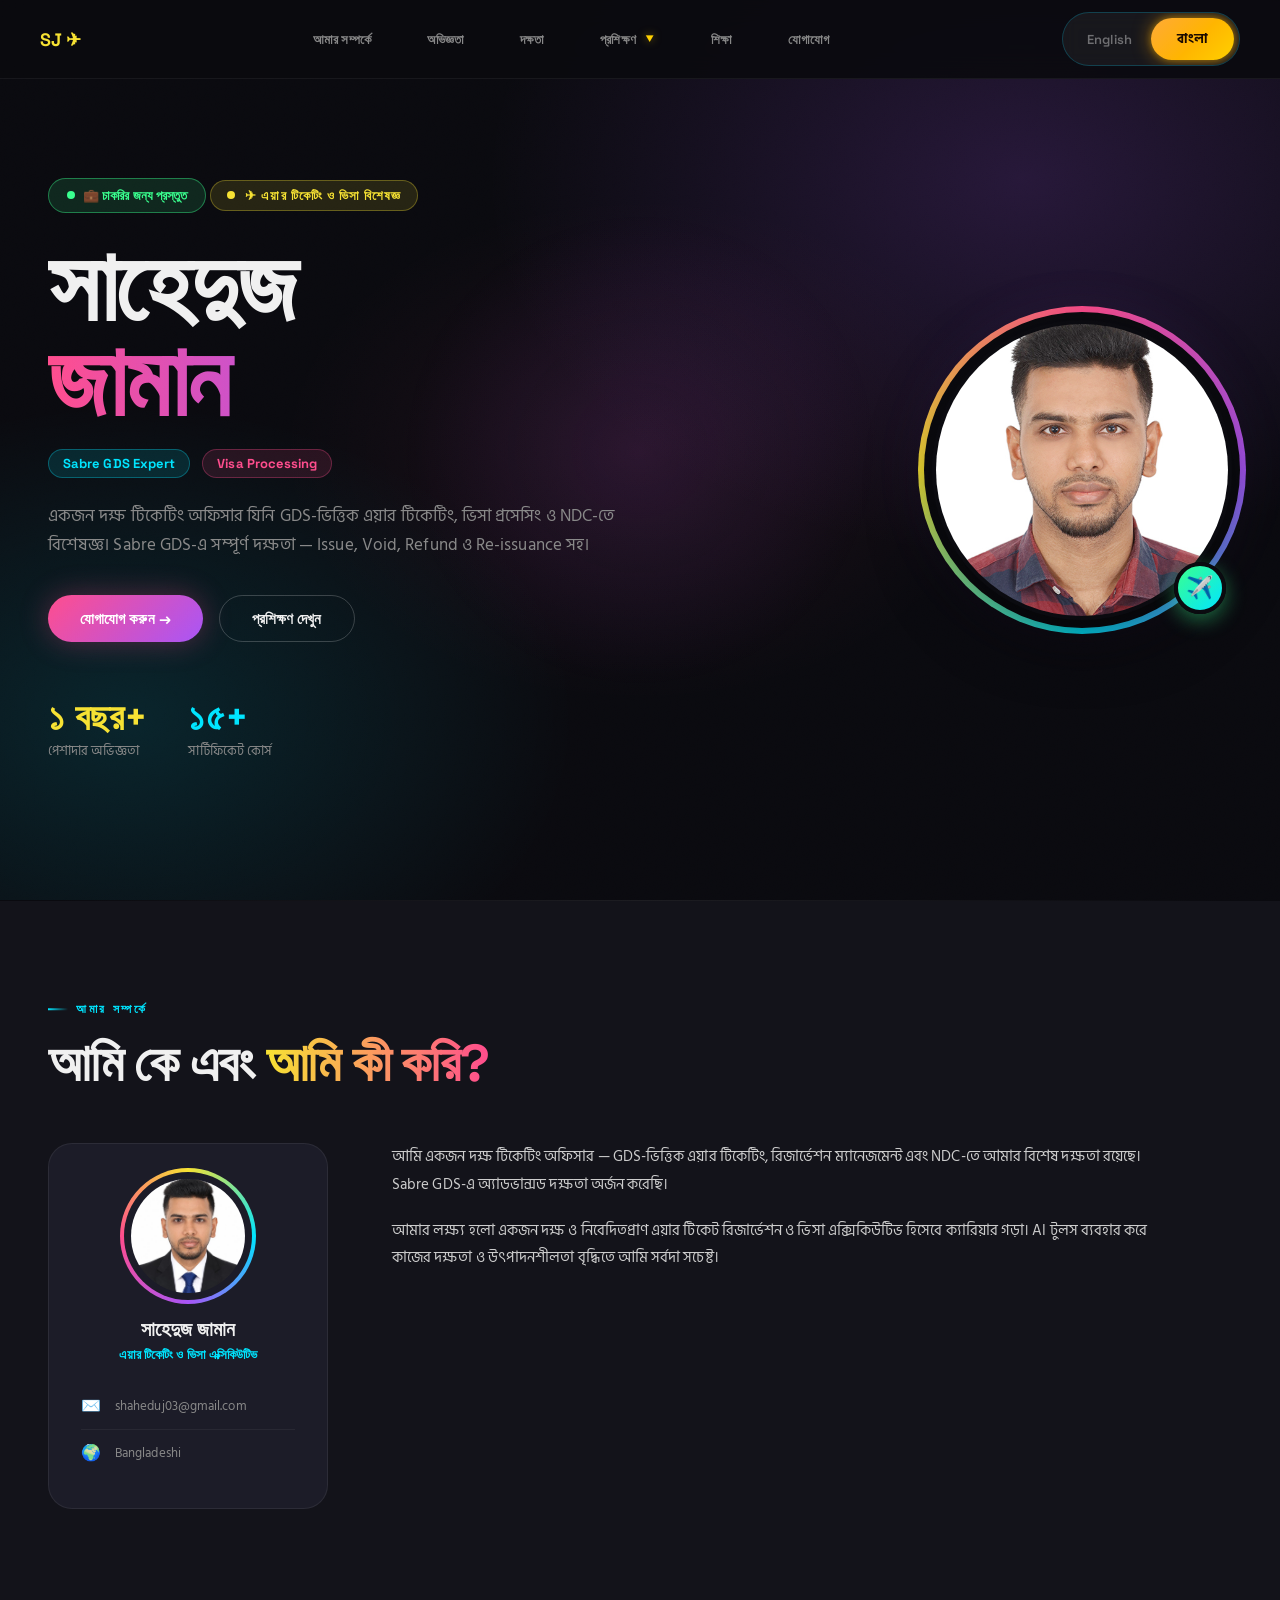
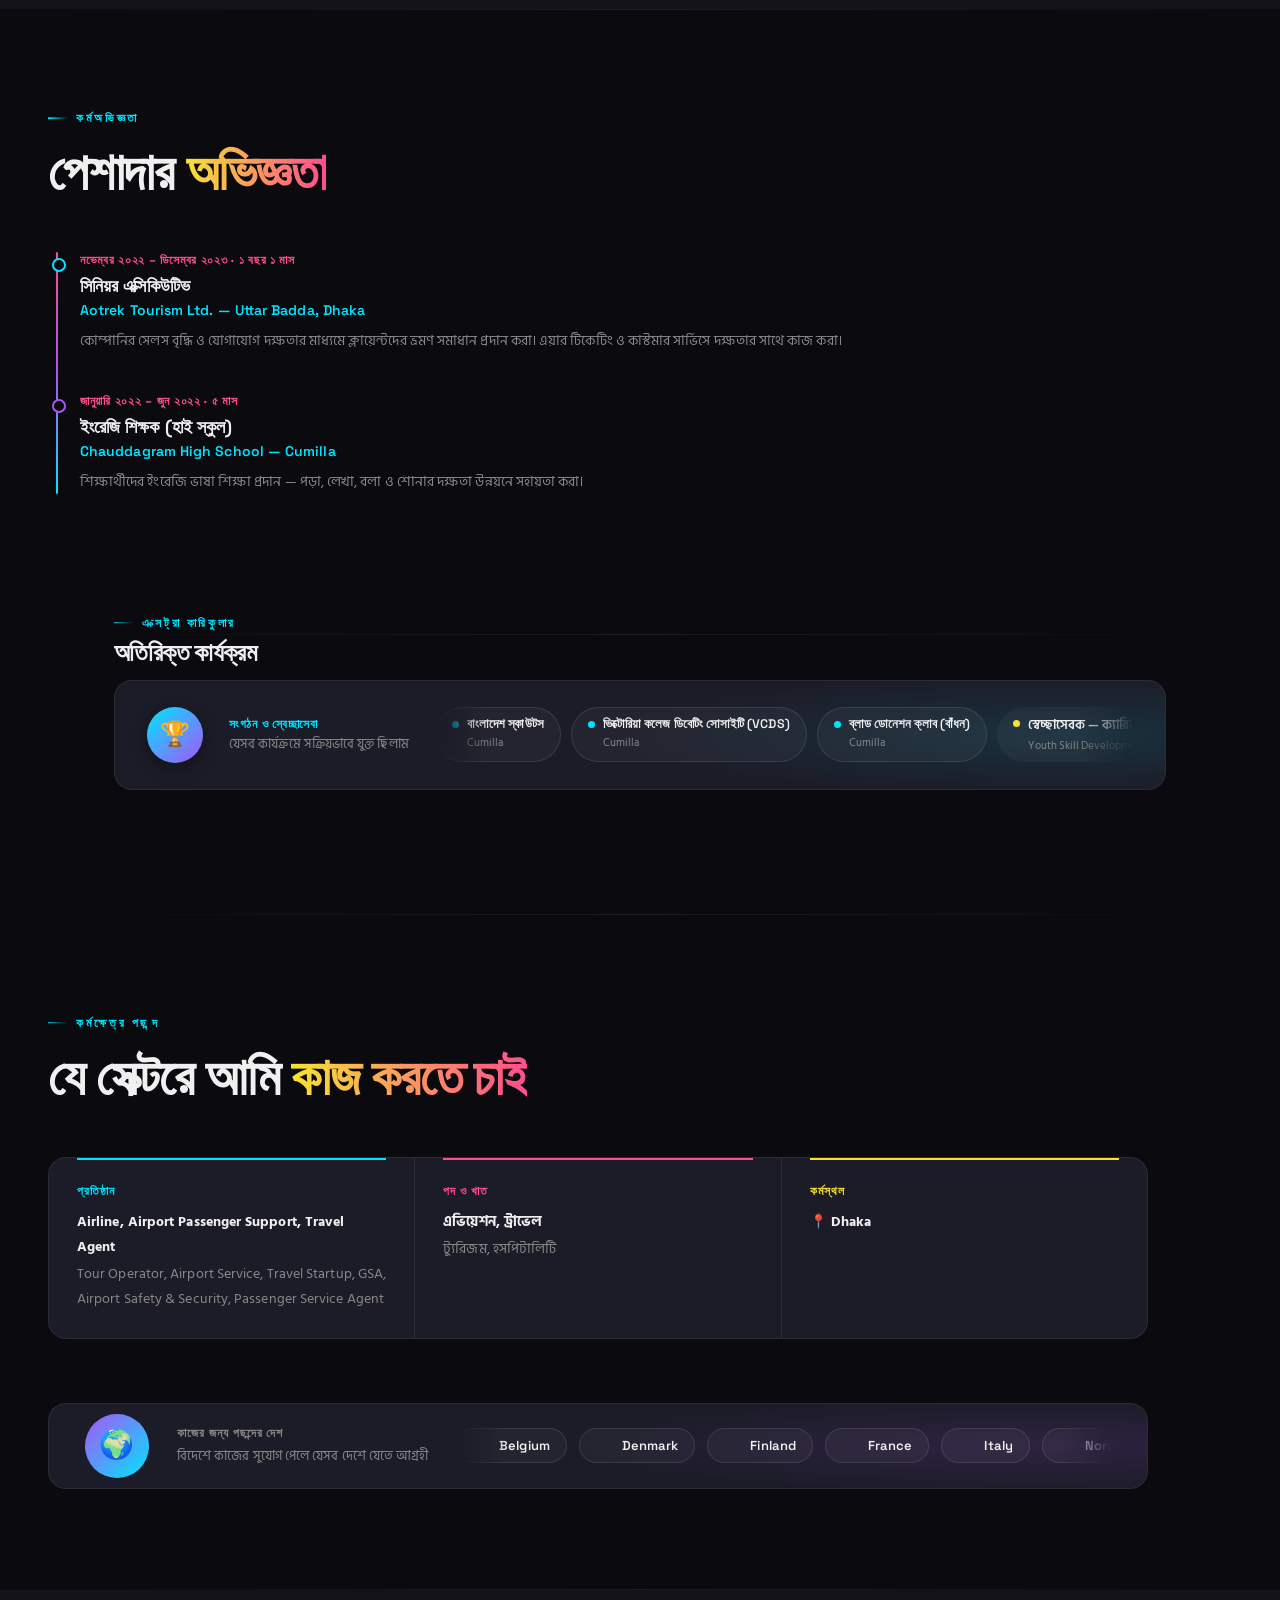
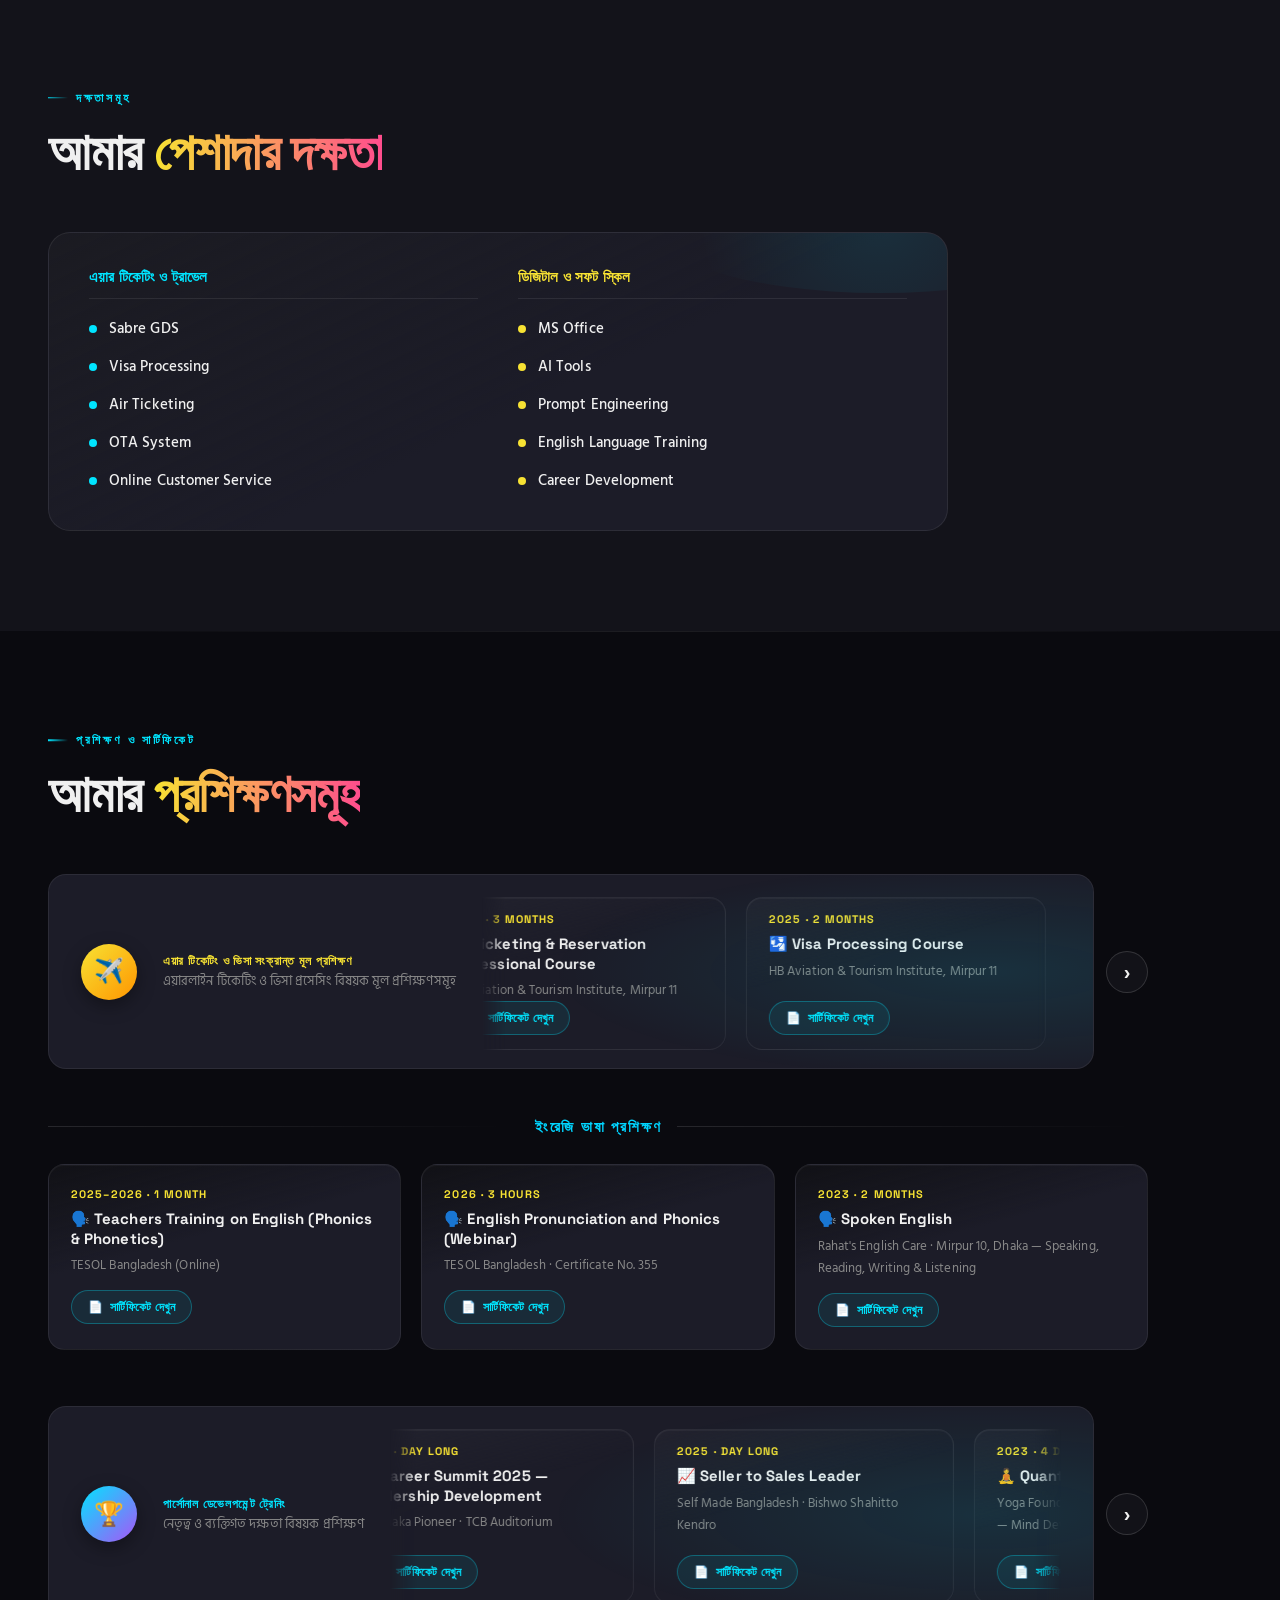
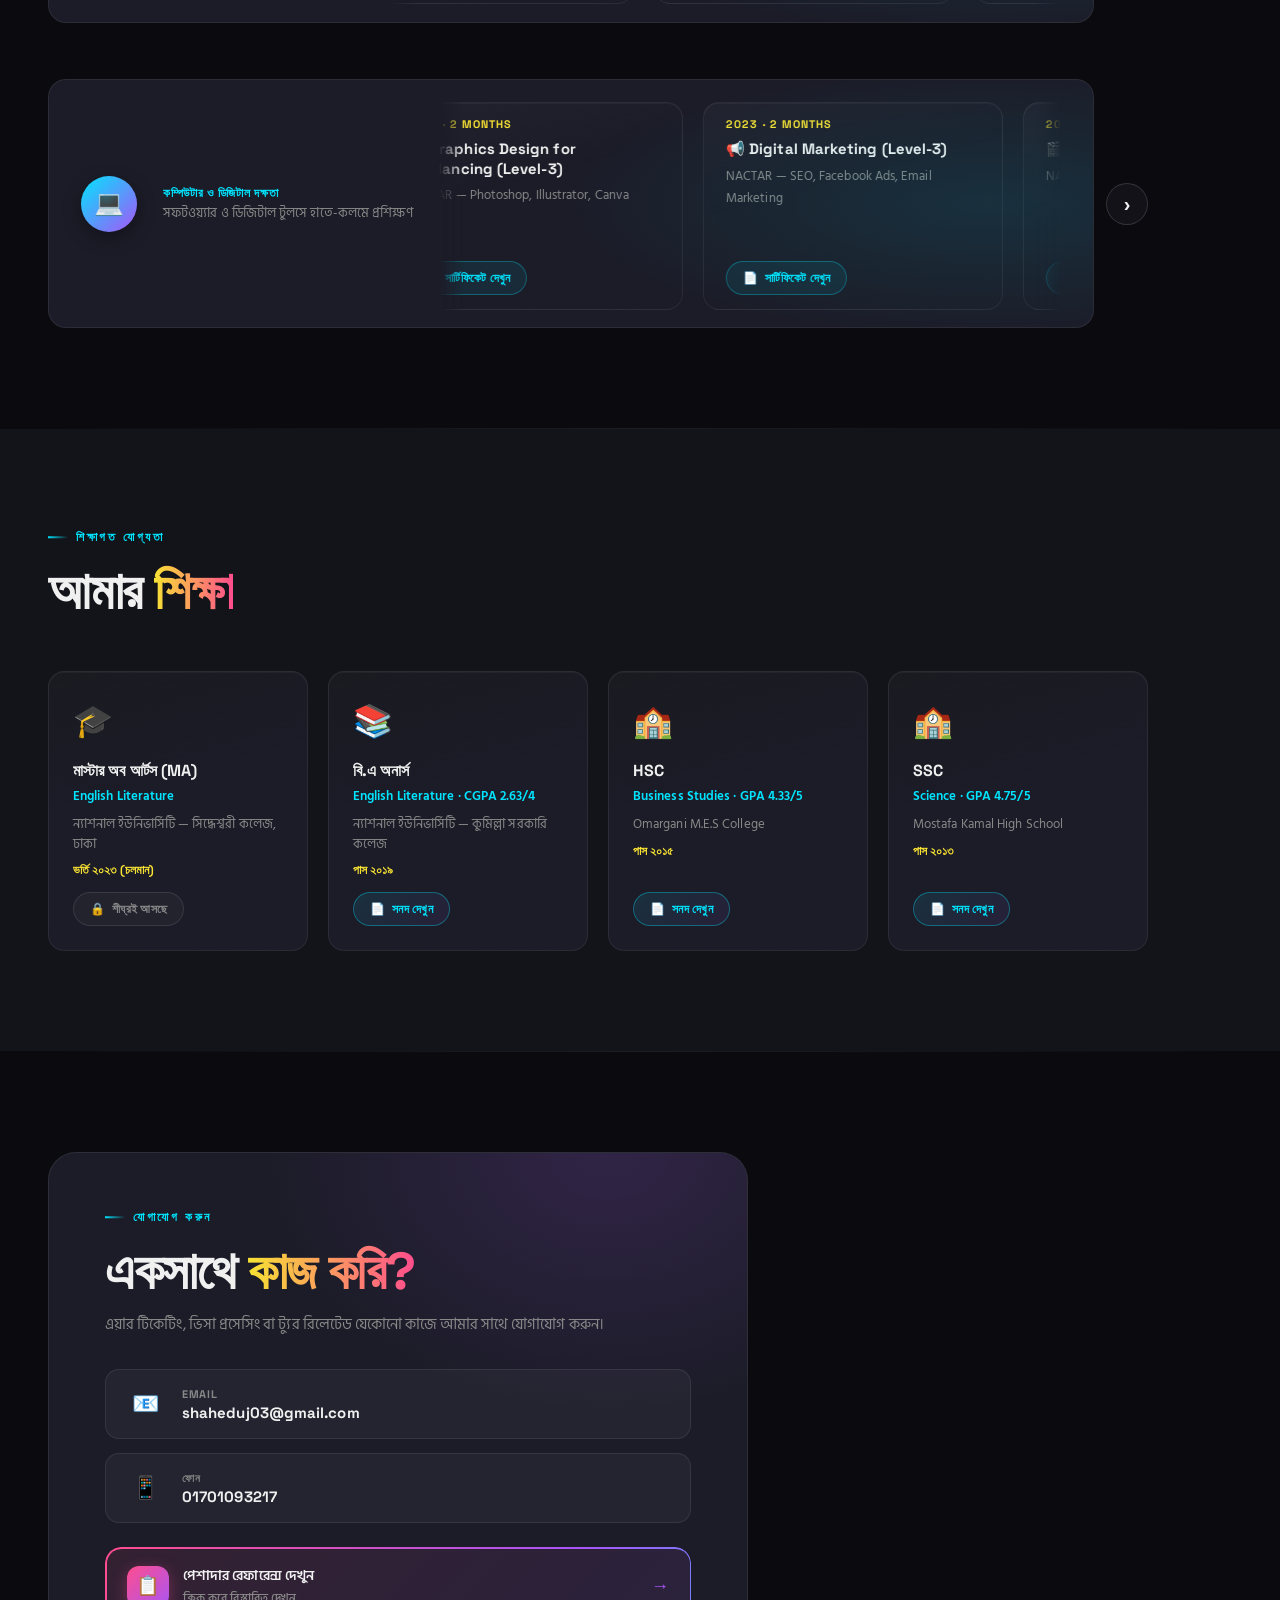
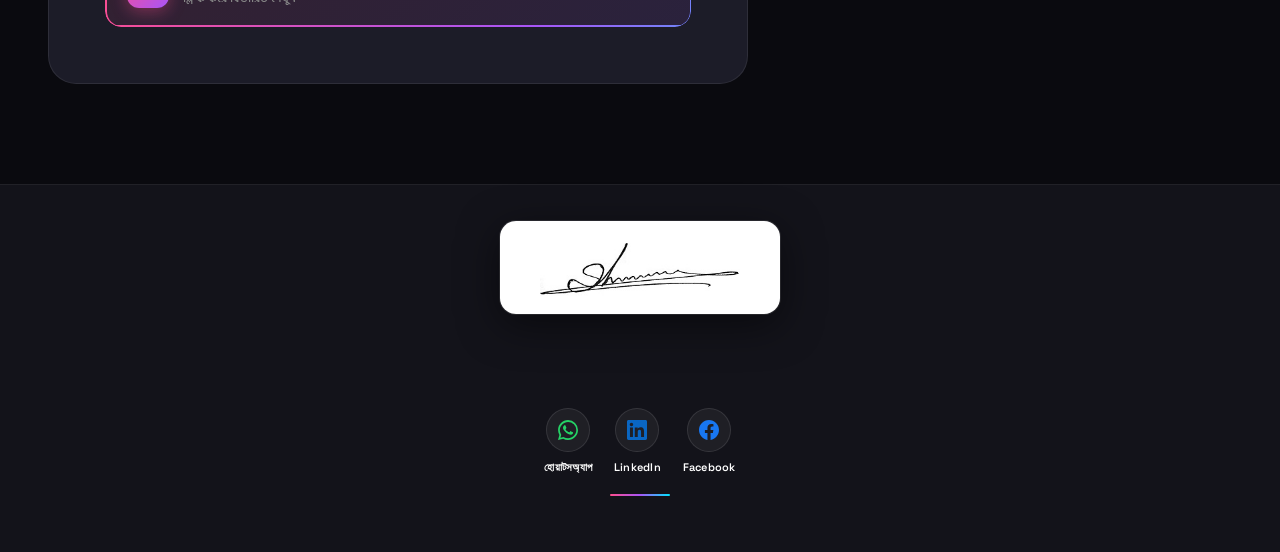
==== index.html @ 23c2dad6 "Add files via upload" ====
<!DOCTYPE html>
<html lang="bn">
<head>
<meta charset="UTF-8" />
<meta name="viewport" content="width=device-width, initial-scale=1.0" />
<title>Shaheduj Jaman | Air Ticketing & Visa Executive</title>
<meta name="description" content="সাহেদুজ জামান — এয়ার টিকেটিং ও ভিসা প্রসেসিং বিশেষজ্ঞ। Sabre GDS সার্টিফাইড। ১৯+ প্রফেশনাল কোর্স ও সার্টিফিকেট সহ পোর্টফোলিও।" />
<link rel="canonical" href="https://shaheduj03-cloud.github.io/my-portfolio/" />
<meta name="description" lang="en" content="Shaheduj Jaman — Air Ticketing & Visa Processing Specialist. Sabre GDS Expert. Portfolio with 19+ professional courses and certifications." />

<!-- Favicon -->
<link rel="icon" type="image/jpeg" href="photo-1.jpg" />
<link rel="apple-touch-icon" href="photo-1.jpg" />

<!-- Open Graph / Facebook / WhatsApp -->
<meta property="og:type" content="website" />
<meta property="og:url" content="https://shaheduj03-cloud.github.io/my-portfolio/" />
<meta property="og:title" content="Shaheduj Jaman | Air Ticketing & Visa Executive" />
<meta property="og:description" content="এয়ার টিকেটিং ও ভিসা প্রসেসিং বিশেষজ্ঞ। Sabre GDS সার্টিফাইড।" />
<meta property="og:image" content="https://shaheduj03-cloud.github.io/my-portfolio/photo-1.jpg" />

<!-- Twitter Card -->
<meta name="twitter:card" content="summary_large_image" />
<meta name="twitter:title" content="Shaheduj Jaman | Air Ticketing & Visa Executive" />
<meta name="twitter:description" content="এয়ার টিকেটিং ও ভিসা প্রসেসিং বিশেষজ্ঞ। Sabre GDS সার্টিফাইড।" />
<meta name="twitter:image" content="https://shaheduj03-cloud.github.io/my-portfolio/photo-1.jpg" />

<!-- Structured Data (Schema.org Person) — গুগল সার্চে রিচ রেজাল্ট/নলেজ প্যানেলের জন্য -->
<script type="application/ld+json">
{
  "@context": "https://schema.org",
  "@type": "Person",
  "name": "Shaheduj Jaman",
  "alternateName": "সাহেদুজ জামান",
  "jobTitle": "Air Ticketing & Visa Processing Executive",
  "description": "Air Ticketing & Visa Processing Specialist. Sabre GDS Expert with 19+ professional courses and certifications.",
  "email": "mailto:shaheduj03@gmail.com",
  "telephone": "+8801701093217",
  "url": "https://shaheduj03-cloud.github.io/my-portfolio/",
  "image": "https://shaheduj03-cloud.github.io/my-portfolio/photo-1.jpg",
  "nationality": {
    "@type": "Country",
    "name": "Bangladesh"
  },
  "address": {
    "@type": "PostalAddress",
    "addressLocality": "Dhaka",
    "addressCountry": "BD"
  },
  "alumniOf": [
    {
      "@type": "CollegeOrUniversity",
      "name": "National University, Bangladesh"
    }
  ],
  "knowsAbout": [
    "Sabre GDS",
    "Air Ticketing",
    "Visa Processing",
    "Reservation Management",
    "NDC"
  ],
  "sameAs": [
    "https://www.linkedin.com/in/shaheduj-jaman-2679b5248/",
    "https://www.facebook.com/share/18ufgma2ka/"
  ]
}
</script>

<link href="https://fonts.googleapis.com/css2?family=Hind+Siliguri:wght@400;600;700&amp;family=Space+Grotesk:wght@400;600;700;800&amp;display=swap" rel="stylesheet" />
<link rel="stylesheet" href="https://cdnjs.cloudflare.com/ajax/libs/flag-icons/7.5.0/css/flag-icons.min.css" />
<link rel="stylesheet" href="style_p1.css" />

<style>
/* ══════════════════════════════════════
   Language Toggle বাটন
══════════════════════════════════════ */
.new-lang-toggle {
  position: relative;
  display: flex;
  align-items: center;
  background: rgba(255, 255, 255, 0.06);
  border: 1px solid rgba(0, 212, 255, 0.22);
  border-radius: 60px;
  padding: 5px;
  width: 178px;
  max-width: 42vw;
  overflow: hidden;
  cursor: pointer;
  backdrop-filter: blur(8px);
  flex-shrink: 0;
}

@media (max-width: 360px) {
  .new-lang-toggle { max-width: 46vw; }
  .new-lang-btn { font-size: 11px; padding: 10px 4px; }
}

.new-lang-glider {
  position: absolute;
  top: 5px;
  left: 5px;
  width: calc(50% - 5px);
  height: calc(100% - 10px);
  border-radius: 50px;
  background: linear-gradient(135deg, #ff9500 0%, #ffd000 100%);
  box-shadow: 0 0 18px rgba(255, 165, 0, 0.55), 0 0 6px rgba(255, 200, 0, 0.35);
  transition: transform 0.45s cubic-bezier(0.34, 1.56, 0.64, 1);
  z-index: 0;
  pointer-events: none;
}

.new-lang-glider::after {
  content: '';
  position: absolute;
  inset: 0;
  border-radius: 50px;
  background: linear-gradient(135deg, rgba(255,255,255,0.22) 0%, transparent 55%);
}

body.lang-bn .new-lang-glider { transform: translateX(100%); }
body.lang-en .new-lang-glider { transform: translateX(0%); }

.new-lang-btn {
  flex: 1;
  display: flex;
  align-items: center;
  justify-content: center;
  padding: 10px 8px;
  border: none;
  background: transparent;
  border-radius: 50px;
  cursor: pointer;
  font-size: 13px;
  font-weight: 600;
  color: rgba(255, 255, 255, 0.38);
  transition: color 0.28s ease, transform 0.18s ease;
  position: relative;
  z-index: 1;
  letter-spacing: 0.02em;
  user-select: none;
  white-space: nowrap;
  font-family: 'Space Grotesk', 'Hind Siliguri', sans-serif;
}

body.lang-en .new-lang-btn[data-lang="en"],
body.lang-bn .new-lang-btn[data-lang="bn"] {
  color: #1a0a00;
  font-weight: 700;
}

.new-lang-btn:hover { color: rgba(255, 255, 255, 0.72); }

body.lang-en .new-lang-btn[data-lang="en"]:hover,
body.lang-bn .new-lang-btn[data-lang="bn"]:hover { color: #1a0a00; }

.new-lang-btn:active { transform: scale(0.95); }

/* Ripple effect */
.lang-ripple-el {
  position: absolute;
  border-radius: 50%;
  background: rgba(255, 190, 0, 0.28);
  transform: scale(0);
  animation: newLangRipple 0.55s ease-out forwards;
  pointer-events: none;
  z-index: 3;
}

@keyframes newLangRipple {
  to { transform: scale(4.5); opacity: 0; }
}

/* ══════════════════════════════════════
   PROFESSIONAL SIGNATURE SECTION
══════════════════════════════════════ */
.signature-section {
  display: flex;
  flex-direction: column;
  align-items: center;
  gap: 0;
}

.sig-pro-wrapper {
  position: relative;
  display: inline-flex;
  flex-direction: column;
  align-items: center;
  gap: 0;
}

/* সিগনেচার card */
.sig-card {
  position: relative;
  background: #ffffff;
  border-radius: 16px;
  padding: 22px 40px 18px;
  box-shadow:
    0 0 0 1px rgba(255,255,255,0.1),
    0 10px 40px rgba(0,0,0,0.5);
  opacity: 0;
  transform: translateY(22px) scale(0.94);
  transition:
    opacity 0.85s cubic-bezier(0.22,1,0.36,1),
    transform 0.85s cubic-bezier(0.22,1,0.36,1),
    box-shadow 0.4s ease;
  overflow: hidden;
}

.sig-card.sig-visible {
  opacity: 1;
  transform: translateY(0) scale(1);
}

.sig-card:hover {
  box-shadow:
    0 0 0 1.5px rgba(0,212,255,0.35),
    0 14px 48px rgba(0,0,0,0.55),
    0 0 28px rgba(0,212,255,0.1);
  transform: translateY(-4px) scale(1.015);
}

/* Shimmer sweep */
.sig-shimmer {
  position: absolute;
  inset: 0;
  background: linear-gradient(105deg,
    transparent 35%,
    rgba(255,255,255,0.7) 50%,
    transparent 65%);
  background-size: 250% 100%;
  background-position: -100% 0;
  pointer-events: none;
  opacity: 0;
}

.sig-shimmer.active {
  opacity: 1;
  animation: sigShimmer 0.9s ease forwards;
}

@keyframes sigShimmer {
  from { background-position: -100% 0; }
  to   { background-position: 220% 0; }
}

/* সিগনেচার image */
.sig-pro-img {
  display: block;
  width: 200px;
  height: auto;
  filter: none;
  opacity: 0;
  transform: scale(0.88) translateY(12px);
  transition:
    opacity 0.9s cubic-bezier(0.22, 1, 0.36, 1),
    transform 0.9s cubic-bezier(0.22, 1, 0.36, 1);
  position: relative;
  z-index: 1;
}

.sig-pro-img.sig-visible {
  opacity: 1;
  transform: scale(1) translateY(0);
}

/* Glow underline */
.sig-underline {
  width: 0%;
  max-width: 200px;
  height: 1.5px;
  background: linear-gradient(90deg, transparent 0%, #00d4ff 30%, #ffd000 70%, transparent 100%);
  border-radius: 2px;
  box-shadow: 0 0 8px rgba(0, 212, 255, 0.4);
  transition: width 0.8s cubic-bezier(0.22, 1, 0.36, 1);
  margin-top: 2px;
}

.sig-underline.sig-visible { width: 100%; }

/* Pulse dots */
.sig-dots {
  display: flex;
  gap: 6px;
  margin-top: 4px;
  opacity: 0;
  transition: opacity 0.5s ease;
}

.sig-dots.sig-visible { opacity: 1; }

.sig-dots .pdot {
  width: 5px;
  height: 5px;
  border-radius: 50%;
  animation: pdotPulse 2s ease-in-out infinite;
}

.sig-dots .pdot:nth-child(1) { background: rgba(0,212,255,0.6); }
.sig-dots .pdot:nth-child(2) { background: rgba(255,208,0,0.6); animation-delay: 0.3s; }
.sig-dots .pdot:nth-child(3) { background: rgba(0,212,255,0.6); animation-delay: 0.6s; }

@keyframes pdotPulse {
  0%, 100% { transform: scale(1); opacity: 0.5; }
  50%       { transform: scale(1.6); opacity: 1; }
}

/* নাম */
.signature-name {
  font-size: 18px;
  font-weight: 700;
  color: #ffffff;
  margin: 14px 0 3px;
  font-family: var(--font-sans, sans-serif);
  letter-spacing: 0.04em;
  text-align: center;
  opacity: 0;
  transform: translateY(10px);
  transition: opacity 0.7s ease, transform 0.7s ease;
}

.signature-name.visible {
  opacity: 1;
  transform: translateY(0);
}

/* পদবি */
.signature-title {
  font-size: 13px;
  color: rgba(0, 212, 255, 0.7);
  margin: 0;
  font-family: var(--font-sans, sans-serif);
  letter-spacing: 0.05em;
  text-align: center;
  opacity: 0;
  transform: translateY(8px);
  transition: opacity 0.6s ease 0.15s, transform 0.6s ease 0.15s;
}

.signature-title.visible {
  opacity: 1;
  transform: translateY(0);
}

/* ══════════════════════════════════════
   Animated Training Section Headers
══════════════════════════════════════ */
.training-section-header {
  display: flex;
  align-items: center;
  justify-content: center;
  gap: 18px;
  max-width: 1100px;
  margin: 0 auto 36px;
  opacity: 0;
  transform: translateY(18px);
  transition: opacity 0.7s ease, transform 0.7s ease;
}

.training-section-header.revealed {
  opacity: 1;
  transform: translateY(0);
}

.training-section-header .tsh-line {
  flex: 1;
  height: 1px;
  background: linear-gradient(90deg, transparent, rgba(0,212,255,0.35), transparent);
  position: relative;
  overflow: hidden;
}

.training-section-header .tsh-line::after {
  content: '';
  position: absolute;
  top: 0; left: -100%;
  width: 60%;
  height: 100%;
  background: linear-gradient(90deg, transparent, rgba(0,212,255,0.9), transparent);
  animation: tshSweep 3s ease-in-out infinite;
}

@keyframes tshSweep {
  0%   { left: -60%; }
  100% { left: 160%; }
}

.training-section-header .tsh-badge {
  display: flex;
  align-items: center;
  gap: 10px;
  padding: 10px 24px;
  border-radius: 50px;
  background: linear-gradient(135deg, rgba(0,212,255,0.08) 0%, rgba(255,208,0,0.06) 100%);
  border: 1px solid rgba(0,212,255,0.25);
  box-shadow: 0 0 20px rgba(0,212,255,0.08), inset 0 1px 0 rgba(255,255,255,0.06);
  position: relative;
  overflow: hidden;
  cursor: default;
  transition: box-shadow 0.3s ease, border-color 0.3s ease;
}

.training-section-header .tsh-badge:hover {
  border-color: rgba(0,212,255,0.5);
  box-shadow: 0 0 32px rgba(0,212,255,0.18), inset 0 1px 0 rgba(255,255,255,0.08);
}

.training-section-header .tsh-badge::before {
  content: '';
  position: absolute;
  inset: 0;
  background: linear-gradient(105deg, transparent 40%, rgba(255,255,255,0.06) 50%, transparent 60%);
  background-size: 250% 100%;
  background-position: -100% 0;
  animation: tshShimmer 4s ease-in-out infinite;
}

@keyframes tshShimmer {
  0%   { background-position: -100% 0; }
  50%  { background-position: 200% 0; }
  100% { background-position: 200% 0; }
}

.tsh-icon {
  font-size: 18px;
  animation: tshIconPulse 2.5s ease-in-out infinite;
}

@keyframes tshIconPulse {
  0%, 100% { transform: scale(1); }
  50%       { transform: scale(1.18); }
}

.tsh-text {
  display: flex;
  flex-direction: column;
  align-items: center;
  gap: 1px;
}

.tsh-text .bn {
  font-family: 'Hind Siliguri', sans-serif;
  font-size: 14px;
  font-weight: 700;
  letter-spacing: 0.06em;
  background: linear-gradient(135deg, #00d4ff 0%, #ffd000 100%);
  -webkit-background-clip: text;
  -webkit-text-fill-color: transparent;
  background-clip: text;
}

.tsh-text .en {
  font-family: 'Space Grotesk', sans-serif;
  font-size: 10px;
  font-weight: 600;
  letter-spacing: 0.12em;
  text-transform: uppercase;
  color: rgba(255,255,255,0.35);
}

.tsh-dot {
  width: 5px;
  height: 5px;
  border-radius: 50%;
  background: rgba(0,212,255,0.6);
  animation: tshDotPulse 1.8s ease-in-out infinite;
  flex-shrink: 0;
}

@keyframes tshDotPulse {
  0%, 100% { transform: scale(1); opacity: 0.5; box-shadow: 0 0 0 0 rgba(0,212,255,0.4); }
  50%       { transform: scale(1.4); opacity: 1;   box-shadow: 0 0 0 4px rgba(0,212,255,0.0); }
}
/* ══════════════════════════════════════
   Global Hover — হলুদ-কমলা রঙ
══════════════════════════════════════ */

/* cert-btn */
.cert-btn {
  transition: background 0.35s ease, border-color 0.35s ease, color 0.35s ease, box-shadow 0.35s ease !important;
  transform: none !important;
}

.cert-btn:hover {
  background: linear-gradient(135deg, #ff9500 0%, #ffd000 100%) !important;
  border-color: #ffd000 !important;
  color: #1a0a00 !important;
  box-shadow: 0 4px 20px rgba(255,165,0,0.4) !important;
  transform: none !important;
}

.cert-btn:hover span,
.cert-btn:hover .bn,
.cert-btn:hover .en {
  color: #1a0a00 !important;
  -webkit-text-fill-color: #1a0a00 !important;
}

/* Navigation links */
.nav-link, .nav-item a {
  transition: color 0.3s ease !important;
}
.nav-link:hover, .nav-item a:hover {
  color: #ffd000 !important;
}

/* Dropdown */
.nav-dropdown { position: relative; }
.nav-dropdown-toggle { cursor: pointer; user-select: none; }
.nav-dropdown-menu {
  display: block;
  position: absolute;
  top: 100%;
  left: 50%;
  transform: translateX(-50%) translateY(-8px);
  background: rgba(18,18,26,0.98);
  backdrop-filter: blur(14px);
  border: 1px solid rgba(255,255,255,0.08);
  border-radius: 14px;
  padding: 8px 0;
  margin-top: 12px;
  min-width: 280px;
  opacity: 0;
  pointer-events: none;
  transition: opacity 0.25s ease, transform 0.25s ease;
  box-shadow: 0 8px 32px rgba(0,0,0,0.5), 0 2px 8px rgba(0,0,0,0.4);
  z-index: 9999;
  list-style: none;
}
.nav-dropdown-menu::before {
  content: '';
  position: absolute;
  top: -18px;
  left: 0;
  right: 0;
  height: 18px;
  background: transparent;
}
.nav-dropdown-menu::after {
  content: '';
  position: absolute;
  top: -6px;
  left: 50%;
  transform: translateX(-50%);
  width: 12px;
  height: 12px;
  background: rgba(18,18,26,0.98);
  border-left: 1px solid rgba(255,255,255,0.08);
  border-top: 1px solid rgba(255,255,255,0.08);
  rotate: 45deg;
}
.nav-dropdown:hover .nav-dropdown-menu {
  opacity: 1;
  pointer-events: all;
  transform: translateX(-50%) translateY(0);
}
.nav-dropdown-menu li {
  padding: 0;
  opacity: 0;
  transform: translateY(6px);
  transition: opacity 0.2s ease, transform 0.2s ease;
  border-bottom: 1px solid rgba(255,255,255,0.06);
}
.nav-dropdown-menu li:last-child { border-bottom: none; }
.nav-dropdown:hover .nav-dropdown-menu li:nth-child(1) { opacity:1; transform:translateY(0); transition-delay:0.05s; }
.nav-dropdown:hover .nav-dropdown-menu li:nth-child(2) { opacity:1; transform:translateY(0); transition-delay:0.10s; }
.nav-dropdown:hover .nav-dropdown-menu li:nth-child(3) { opacity:1; transform:translateY(0); transition-delay:0.15s; }
.nav-dropdown:hover .nav-dropdown-menu li:nth-child(4) { opacity:1; transform:translateY(0); transition-delay:0.20s; }
.nav-dropdown-menu li a {
  display: block;
  padding: 13px 24px;
  font-size: 15px;
  font-weight: 600;
  color: var(--white, #f0f0f0) !important;
  text-decoration: none;
  transition: background 0.2s ease, padding-left 0.2s ease, color 0.2s ease;
  white-space: nowrap;
}
.nav-dropdown-menu li a:hover {
  color: var(--yellow, #f7e233) !important;
  padding-left: 30px;
}
.nav-dropdown-arrow {
  display: inline-block;
  font-size: 16px;
  font-weight: 900;
  margin-left: 5px;
  transition: transform 0.3s ease, color 0.3s ease;
  color: #ffd000;
  text-shadow: 0 0 8px rgba(255,208,0,0.5);
}
.nav-dropdown:hover .nav-dropdown-arrow {
  transform: rotate(180deg);
  color: #ffea00;
  text-shadow: 0 0 14px rgba(255,234,0,0.9);
}
.nav-dropdown-toggle {
  position: relative;
}

/* Section titles & headings */
h1:hover, h2:hover, h3:hover {
  color: #ffd000 !important;
  transition: color 0.3s ease !important;
}

/* Training card hover */
.training-card {
  transition: border-color 0.3s ease, box-shadow 0.3s ease, transform 0.3s ease !important;
}
.training-card:hover .tc-title {
  color: #ffd000 !important;
  transition: color 0.3s ease !important;
}
.training-card:hover .tc-year {
  color: #ff9500 !important;
  transition: color 0.3s ease !important;
}

/* Footer social icons */
.footer-social a, .social-btn {
  transition: color 0.3s ease, border-color 0.3s ease, box-shadow 0.3s ease !important;
}
.footer-social a:hover, .social-btn:hover {
  color: #ffd000 !important;
  border-color: #ffd000 !important;
  box-shadow: 0 0 12px rgba(255,208,0,0.3) !important;
  transform: none !important;
}

/* Contact links */
.contact-link, .contact-item a {
  transition: color 0.3s ease !important;
}
.contact-link:hover, .contact-item a:hover {
  color: #ffd000 !important;
}

/* edu-cert-btn */
.edu-cert-btn {
  transition: background 0.35s ease, border-color 0.35s ease, color 0.35s ease, box-shadow 0.35s ease !important;
  transform: none !important;
}
.edu-cert-btn:hover {
  background: linear-gradient(135deg, #ff9500 0%, #ffd000 100%) !important;
  border-color: #ffd000 !important;
  color: #1a0a00 !important;
  box-shadow: 0 4px 20px rgba(255,165,0,0.4) !important;
  transform: none !important;
}
.edu-cert-btn:hover span {
  color: #1a0a00 !important;
  -webkit-text-fill-color: #1a0a00 !important;
}
/* ══════════════════════════════════════
   Extra Curricular Activities — globe-strip / pill style
   (visually matches "Preferred Countries" strip)
══════════════════════════════════════ */
.eca-section {
  padding-top: 0;
  margin-top: -20px;
}
.eca-section-inner {
  max-width: 1100px;
  margin: 0 auto;
  padding: 0 24px 24px;
}

.eca-card {
  background: var(--card);
  border-radius: 18px;
  border: 1px solid rgba(255,255,255,0.07);
  overflow: hidden;
}

.eca-strip {
  padding: 26px 32px;
  display: flex;
  align-items: center;
  gap: 26px;
  position: relative;
  overflow: hidden;
}
.eca-strip + .eca-strip {
  border-top: 1px solid rgba(255,255,255,0.07);
}
.eca-strip::after {
  content: '';
  position: absolute; inset: 0; pointer-events: none;
  background: radial-gradient(ellipse 60% 80% at 90% 50%, rgba(0,229,255,0.10), transparent 70%);
}

.eca-icon {
  flex-shrink: 0;
  width: 56px; height: 56px;
  border-radius: 50%;
  display: flex; align-items: center; justify-content: center;
  font-size: 24px;
  position: relative; z-index: 1;
  box-shadow: 0 6px 18px rgba(0,0,0,0.35);
}
.eca-icon.cy { background: linear-gradient(135deg, var(--cyan), var(--purple)); }
.eca-icon.ye { background: linear-gradient(135deg, var(--yellow), #ff9500); }

.eca-strip-text {
  position: relative; z-index: 1;
  flex-shrink: 0;
  min-width: 180px;
}
.eca-label {
  font-family: var(--font-display);
  font-size: 12px; font-weight: 700;
  letter-spacing: 0.06em; text-transform: uppercase;
  margin-bottom: 4px;
}
.eca-label.cy { color: var(--cyan); }
.eca-label.ye { color: var(--yellow); }
.eca-sub { font-size: 12.5px; color: var(--muted); line-height: 1.4; }

.eca-pills-wrap {
  position: relative; z-index: 1;
  flex: 1;
  overflow: hidden;
  mask-image: linear-gradient(90deg, transparent, #000 8%, #000 92%, transparent);
  -webkit-mask-image: linear-gradient(90deg, transparent, #000 8%, #000 92%, transparent);
}
.eca-pills-wrap:hover .eca-pills-track {
  animation-play-state: paused;
}
.eca-pills-track {
  display: flex;
  gap: 10px;
  width: max-content;
  animation: scrollTrack 18s linear infinite;
}
.eca-pill-dot {
  width: 7px; height: 7px; border-radius: 50%; flex-shrink: 0;
  margin-top: 5px;
}
.eca-pill-dot.cy { background: var(--cyan); }
.eca-pill-dot.ye { background: var(--yellow); }
.eca-pill-body { display: flex; flex-direction: column; gap: 2px; }
.eca-pill {
  flex-shrink: 0;
  white-space: nowrap;
  display: inline-flex; align-items: flex-start; gap: 8px;
  font-family: var(--font-display); font-size: 12.5px; font-weight: 600;
  color: var(--white);
  padding: 8px 16px;
  border-radius: 100px;
  background: rgba(255,255,255,0.04);
  border: 1px solid rgba(255,255,255,0.1);
  transition: transform 0.25s, background 0.25s, border-color 0.25s, box-shadow 0.25s;
}
.eca-pill small {
  font-family: var(--font-body); font-weight: 400;
  font-size: 10.5px; color: var(--muted);
}
.eca-pill:hover {
  transform: translateY(-3px);
  background: rgba(0,229,255,0.12);
  border-color: rgba(0,229,255,0.4);
  box-shadow: 0 8px 20px rgba(0,229,255,0.22);
}

.eca-pill-cert {
  cursor: pointer;
  border: none;
  text-align: left;
  font-family: inherit;
}
.eca-pill-cert:hover {
  background: linear-gradient(135deg, #ff9500 0%, #ffd000 100%) !important;
  border-color: #ffd000 !important;
  box-shadow: 0 4px 20px rgba(255,165,0,0.4) !important;
}
.eca-pill-cert:hover span,
.eca-pill-cert:hover small {
  color: #1a0a00 !important;
  -webkit-text-fill-color: #1a0a00 !important;
}

@media (max-width: 700px) {
  .eca-strip { flex-direction: column; align-items: flex-start; gap: 14px; padding: 22px 20px; }
  .eca-strip-text { min-width: 0; }
}

/* ══════════════════════════════════════
   Computer & Digital Skills — shorter (top-bottom) strip card
══════════════════════════════════════ */
.cs-strip-card .eca-strip {
  padding-top: 14px;
  padding-bottom: 14px;
}
.cs-strip-card .training-track-wrap.manual-scroll {
  padding-top: 8px;
  padding-bottom: 4px;
}
.cs-strip-card .training-card {
  padding-top: 14px;
  padding-bottom: 14px;
}
.cs-strip-card .cert-btn {
  margin-top: 10px;
}

/* কোর ট্রেনিং ক্যারোসেল ও "ইংরেজি ভাষা প্রশিক্ষণ" ডিভাইডারের মাঝে স্পেসিং বাড়ানো */
#training-air {
  margin-top: 48px;
}

</style>

</head>
<body class="lang-bn">

<div class="page-veil"><span class="page-veil-mark">SHAHEDUJ JAMAN</span></div>
<div class="grain-overlay"></div>
<div class="cursor-glow" id="cursorGlow"></div>
<div class="scroll-progress" id="scrollProgress"></div>

<button id="backToTop" class="back-to-top" aria-label="Back to top" title="Back to top">
  <svg viewBox="0 0 24 24" width="20" height="20" fill="none" stroke="currentColor" stroke-width="2.4" stroke-linecap="round" stroke-linejoin="round"><path d="M12 19V5"/><path d="M5 12l7-7 7 7"/></svg>
</button>

<!-- NAV -->
<nav class="lang-bar">
  <div class="nav-logo">SJ <span>✈</span></div>
  <ul class="nav-links" id="navLinks">
    <li><a href="#about" class="bn">আমার সম্পর্কে</a><a href="#about" class="en">About</a></li>
    <li><a href="#experience" class="bn">অভিজ্ঞতা</a><a href="#experience" class="en">Experience</a></li>
    <li><a href="#skills" class="bn">দক্ষতা</a><a href="#skills" class="en">Skills</a></li>
    <li class="nav-dropdown" id="navTrainingDropdown">
      <a href="#training" class="bn nav-dropdown-toggle">প্রশিক্ষণ <span class="nav-dropdown-arrow">▾</span></a>
      <a href="#training" class="en nav-dropdown-toggle">Training <span class="nav-dropdown-arrow">▾</span></a>
      <ul class="nav-dropdown-menu">
        <li><a href="#training" class="bn">✈️ এয়ার টিকেটিং ও ভিসা</a><a href="#training" class="en">✈️ Air Ticketing & Visa</a></li>
        <li><a href="#training-air" class="bn">🗣️ ইংরেজি ভাষা</a><a href="#training-air" class="en">🗣️ English Language</a></li>
        <li><a href="#training-personal" class="bn">🏆 পার্সোনাল ডেভেলপমেন্ট</a><a href="#training-personal" class="en">🏆 Personal Development</a></li>
        <li><a href="#training-computer" class="bn">💻 কম্পিউটার ও ডিজিটাল</a><a href="#training-computer" class="en">💻 Computer & Digital</a></li>
      </ul>
    </li>
    <li><a href="#education" class="bn">শিক্ষা</a><a href="#education" class="en">Education</a></li>
    <li><a href="#contact" class="bn">যোগাযোগ</a><a href="#contact" class="en">Contact</a></li>
  </ul>

  <!-- ✅ নতুন Language Toggle -->
  <div class="new-lang-toggle" id="newLangToggle">
    <div class="new-lang-glider" id="newLangGlider"></div>
    <button class="new-lang-btn" data-lang="en" onclick="switchLanguage('en', event)">English</button>
    <button class="new-lang-btn" data-lang="bn" onclick="switchLanguage('bn', event)">বাংলা</button>
  </div>

  <button class="nav-hamburger" id="navHamburger" aria-label="Menu" onclick="toggleMobileNav()">
    <span></span><span></span><span></span>
  </button>
</nav>
<div class="nav-overlay" id="navOverlay" onclick="toggleMobileNav()"></div>

<!-- HERO -->
<section class="hero">
  <div class="hero-bg"></div>
  <div class="hero-flex">
    <div class="hero-inner">
      <div class="open-to-work">
        <span class="bn">💼 চাকরির জন্য প্রস্তুত</span>
        <span class="en">💼 Open to Work</span>
      </div>
      <div class="hero-eyebrow">
        <span class="bn">✈ এয়ার টিকেটিং ও ভিসা বিশেষজ্ঞ</span>
        <span class="en">✈ Air Ticketing & Visa Executive</span>
      </div>
      <h1 class="hero-name">
        <span class="line1 bn">সাহেদুজ</span>
        <span class="line1 en">Shaheduj</span>
        <span class="line2 bn">জামান</span>
        <span class="line2 en">Jaman</span>
      </h1>
      <div class="hero-role">
        <span class="role-badge rb1">Sabre GDS Expert</span>
        <span class="role-badge rb2">Visa Processing</span>
      </div>
      <p class="hero-tagline">
        <span class="bn">একজন দক্ষ টিকেটিং অফিসার যিনি GDS-ভিত্তিক এয়ার টিকেটিং, ভিসা প্রসেসিং ও NDC-তে বিশেষজ্ঞ। Sabre GDS-এ সম্পূর্ণ দক্ষতা — Issue, Void, Refund ও Re-issuance সহ।</span>
        <span class="en">A detail-oriented Ticketing Officer with expertise in GDS-based air ticketing, reservation management, and NDC. Advanced Sabre GDS command — including ticket issuance, void, refund, and re-issuance.</span>
      </p>
      <div class="hero-cta">
        <a href="#contact" class="btn-primary bn">যোগাযোগ করুন →</a>
        <a href="#contact" class="btn-primary en">Get In Touch →</a>
        <!-- CV ফাইল রেডি হলে নিচের ২টা লাইন আনকমেন্ট করে, href-এ সঠিক pdf ফাইলের নাম দিন -->
        <!-- <a href="Shaheduj-Jaman-CV.pdf" download class="btn-secondary bn">📄 সিভি ডাউনলোড করুন</a> -->
        <!-- <a href="Shaheduj-Jaman-CV.pdf" download class="btn-secondary en">📄 Download CV</a> -->
        <a href="#training" class="btn-secondary bn">প্রশিক্ষণ দেখুন</a>
        <a href="#training" class="btn-secondary en">View Training</a>
      </div>
      <div class="hero-stats">
        <div class="stat-item">
          <div class="stat-num c1 bn">১ বছর+</div>
          <div class="stat-num c1 en">1 Year+</div>
          <div class="stat-label bn">পেশাদার অভিজ্ঞতা</div>
          <div class="stat-label en">Work Experience</div>
        </div>
        <div class="stat-item">
          <div class="stat-num c2 bn">১৫+</div>
          <div class="stat-num c2 en">15+</div>
          <div class="stat-label bn">সার্টিফিকেট কোর্স</div>
          <div class="stat-label en">Certified Courses</div>
        </div>
      </div>
    </div>
    <div class="hero-photo-wrap">
      <div class="hero-photo-glow"></div>
      <div class="hero-photo-ring"></div>
      <div class="hero-photo-frame">
        <img src="photo-1.jpg" alt="Shaheduj Jaman" />
      </div>
      <div class="hero-photo-badge">✈️</div>
    </div>
  </div>
</section>

<div class="divider"></div>

<!-- ABOUT -->
<section class="about" id="about">
  <div class="section-label bn">আমার সম্পর্কে</div>
  <div class="section-label en">About Me</div>
  <h2 class="section-title bn reveal">আমি কে এবং <span>আমি কী করি?</span></h2>
  <h2 class="section-title en reveal">Who I Am & <span>What I Do</span></h2>
  <div class="about-grid reveal">
    <div class="about-card">
      <div class="about-avatar">
        <div class="about-avatar-ring"></div>
        <img src="photo-2.jpg" alt="Shaheduj Jaman" />
      </div>
      <h3 class="bn">সাহেদুজ জামান</h3>
      <h3 class="en">Shaheduj Jaman</h3>
      <div class="role bn">এয়ার টিকেটিং ও ভিসা এক্সিকিউটিভ</div>
      <div class="role en">Air Ticketing & Visa Executive</div>
      <div class="info-row"><span class="ico">✉️</span><span class="txt">shaheduj03@gmail.com</span></div>
      <div class="info-row"><span class="ico">🌍</span><span class="txt">Bangladeshi</span></div>
    </div>
    <div class="about-text">
      <p class="bn">আমি একজন দক্ষ টিকেটিং অফিসার — GDS-ভিত্তিক এয়ার টিকেটিং, রিজার্ভেশন ম্যানেজমেন্ট এবং NDC-তে আমার বিশেষ দক্ষতা রয়েছে। Sabre GDS-এ অ্যাডভান্সড দক্ষতা অর্জন করেছি।</p>
      <p class="en">I am a detail-oriented Ticketing Officer with expertise in GDS-based air ticketing, reservation management, and NDC. I have advanced command over Sabre GDS including ticket issuance, void, refund, and re-issuance.</p>
      <p class="bn">আমার লক্ষ্য হলো একজন দক্ষ ও নিবেদিতপ্রাণ এয়ার টিকেট রিজার্ভেশন ও ভিসা এক্সিকিউটিভ হিসেবে ক্যারিয়ার গড়া। AI টুলস ব্যবহার করে কাজের দক্ষতা ও উৎপাদনশীলতা বৃদ্ধিতে আমি সর্বদা সচেষ্ট।</p>
      <p class="en">My goal is to develop my career as a competent Air Ticket Reservation & Visa Executive. I leverage AI tools to boost workflow efficiency and am committed to error-free ticketing and seamless travel experiences for every client.</p>
    </div>
  </div>
</section>

<div class="divider"></div>

<!-- EXPERIENCE -->
<section id="experience">
  <div class="section-label bn">কর্মঅভিজ্ঞতা</div>
  <div class="section-label en">Work Experience</div>
  <h2 class="section-title bn reveal">পেশাদার <span>অভিজ্ঞতা</span></h2>
  <h2 class="section-title en reveal">Professional <span>Experience</span></h2>
  <div class="exp-timeline stagger reveal">
    <div class="exp-item">
      <div class="exp-dot" style="border-color:var(--cyan)"></div>
      <div class="exp-date bn">নভেম্বর ২০২২ – ডিসেম্বর ২০২৩ · ১ বছর ১ মাস</div>
      <div class="exp-date en">Nov 2022 – Dec 2023 · 1 Year 1 Month</div>
      <div class="exp-title bn">সিনিয়র এক্সিকিউটিভ</div>
      <div class="exp-title en">Senior Executive</div>
      <div class="exp-org">Aotrek Tourism Ltd. — Uttar Badda, Dhaka</div>
      <div class="exp-desc bn">কোম্পানির সেলস বৃদ্ধি ও যোগাযোগ দক্ষতার মাধ্যমে ক্লায়েন্টদের ভ্রমণ সমাধান প্রদান করা। এয়ার টিকেটিং ও কাস্টমার সার্ভিসে দক্ষতার সাথে কাজ করা।</div>
      <div class="exp-desc en">Increasing company sales and providing travel solutions to clients through strong communication and interpersonal skills. Handled air ticketing and customer service professionally.</div>
    </div>
    <div class="exp-item">
      <div class="exp-dot" style="border-color:var(--purple)"></div>
      <div class="exp-date bn">জানুয়ারি ২০২২ – জুন ২০২২ · ৫ মাস</div>
      <div class="exp-date en">Jan 2022 – Jun 2022 · 5 Months</div>
      <div class="exp-title bn">ইংরেজি শিক্ষক (হাই স্কুল)</div>
      <div class="exp-title en">English Teacher (High School)</div>
      <div class="exp-org">Chauddagram High School — Cumilla</div>
      <div class="exp-desc bn">শিক্ষার্থীদের ইংরেজি ভাষা শিক্ষা প্রদান — পড়া, লেখা, বলা ও শোনার দক্ষতা উন্নয়নে সহায়তা করা।</div>
      <div class="exp-desc en">Teaching English language skills to high school students — developing reading, writing, speaking, and listening abilities.</div>
    </div>
  </div>
</section>

<div class="divider"></div>

<section class="experience reveal eca-section">
  <div class="section-inner eca-section-inner">
    <div class="section-label bn">এক্সট্রা কারিকুলার</div>
    <div class="section-label en">Extra Curricular</div>
    <h2 class="section-title bn">অতিরিক্ত কার্যক্রম</h2>
    <h2 class="section-title en">Extra Curricular Activities</h2>

    <div class="eca-card reveal-scale">
      <div class="eca-strip">
        <div class="eca-icon cy">🏆</div>
        <div class="eca-strip-text">
          <div class="eca-label cy bn">সংগঠন ও স্বেচ্ছাসেবা</div>
          <div class="eca-label cy en">Organizations &amp; Volunteering</div>
          <div class="eca-sub bn">যেসব কার্যক্রমে সক্রিয়ভাবে যুক্ত ছিলাম</div>
          <div class="eca-sub en">Activities I've been part of</div>
        </div>
        <div class="eca-pills-wrap">
          <div class="eca-pills-track" id="ecaTrack">
            <span class="eca-pill">
              <span class="eca-pill-dot cy"></span>
              <span class="eca-pill-body">
                <span><span class="bn">বাংলাদেশ স্কাউটস</span><span class="en">Bangladesh Scouts</span></span>
                <small>Cumilla</small>
              </span>
            </span>
            <span class="eca-pill">
              <span class="eca-pill-dot cy"></span>
              <span class="eca-pill-body">
                <span><span class="bn">ভিক্টোরিয়া কলেজ ডিবেটিং সোসাইটি (VCDS)</span><span class="en">Victoria College Debating Society (VCDS)</span></span>
                <small>Cumilla</small>
              </span>
            </span>
            <span class="eca-pill">
              <span class="eca-pill-dot cy"></span>
              <span class="eca-pill-body">
                <span><span class="bn">ব্লাড ডোনেশন ক্লাব (বাঁধন)</span><span class="en">Blood Donation Club (Badhon)</span></span>
                <small>Cumilla</small>
              </span>
            </span>
            <button class="eca-pill eca-pill-cert" onclick="openCertLightbox('Volunteer — Career Summit 2025','cert-volunteer-career-summit')">
              <span class="eca-pill-dot ye"></span>
              <span class="eca-pill-body">
                <span><span class="bn">স্বেচ্ছাসেবক — ক্যারিয়ার সামিট ২০২৫</span><span class="en">Volunteer — Career Summit 2025</span></span>
                <small>Youth Skill Development Institute Trust · Dhaka &nbsp;·&nbsp; 📄 <span class="bn">সার্টিফিকেট দেখুন</span><span class="en">View Certificate</span></small>
              </span>
            </button>
          </div>
        </div>
      </div>
    </div>
  </div>
</section>

<div class="divider"></div>

<!-- PREFERRED SECTORS -->
<section id="sectors">
  <div class="section-label bn">কর্মক্ষেত্র পছন্দ</div>
  <div class="section-label en">Career Preferences</div>
  <h2 class="section-title bn reveal">যে সেক্টরে আমি <span>কাজ করতে চাই</span></h2>
  <h2 class="section-title en reveal">Where I'm <span>Looking to Work</span></h2>
  <div class="pref-bar reveal-scale">
    <div class="pref-bar-cell c1">
      <div class="pref-bar-label bn">প্রতিষ্ঠান</div>
      <div class="pref-bar-label en">Organizations</div>
      <div class="pref-bar-value">
        <span class="pbv-primary">Airline, Airport Passenger Support, Travel Agent</span>
        <span class="pbv-more">Tour Operator, Airport Service, Travel Startup, GSA, Airport Safety &amp; Security, Passenger Service Agent</span>
      </div>
    </div>
    <div class="pref-bar-cell c2">
      <div class="pref-bar-label bn">পদ ও খাত</div>
      <div class="pref-bar-label en">Role &amp; Sector</div>
      <div class="pref-bar-value">
        <span class="pbv-primary bn">এভিয়েশন, ট্রাভেল</span>
        <span class="pbv-primary en">Aviation, Travel</span>
        <span class="pbv-more bn">ট্যুরিজম, হসপিটালিটি</span>
        <span class="pbv-more en">Tourism, Hospitality</span>
      </div>
    </div>
    <div class="pref-bar-cell c3">
      <div class="pref-bar-label bn">কর্মস্থল</div>
      <div class="pref-bar-label en">Work Location</div>
      <div class="pref-bar-value">
        <span class="pbv-primary">📍 Dhaka</span>
      </div>
    </div>
  </div>
  <div class="pref-globe-strip reveal-scale" style="padding-top:10px; padding-bottom:10px;">
    <span class="flying-plane">✈️</span>
    <div class="globe-icon">🌍</div>
    <div class="pref-globe-text">
      <div class="gt-label bn">কাজের জন্য পছন্দের দেশ</div>
      <div class="gt-label en">Preferred Countries Abroad</div>
      <div class="gt-sub bn">বিদেশে কাজের সুযোগ পেলে যেসব দেশে যেতে আগ্রহী</div>
      <div class="gt-sub en">Open to opportunities in these countries</div>
    </div>
    <div class="country-track-wrap">
      <div class="country-track" id="countryTrack">
        <span class="country-chip"><span class="fi fi-be country-flag"></span> Belgium</span>
        <span class="country-chip"><span class="fi fi-dk country-flag"></span> Denmark</span>
        <span class="country-chip"><span class="fi fi-fi country-flag"></span> Finland</span>
        <span class="country-chip"><span class="fi fi-fr country-flag"></span> France</span>
        <span class="country-chip"><span class="fi fi-it country-flag"></span> Italy</span>
        <span class="country-chip"><span class="fi fi-no country-flag"></span> Norway</span>
        <span class="country-chip"><span class="fi fi-pt country-flag"></span> Portugal</span>
        <span class="country-chip"><span class="fi fi-se country-flag"></span> Sweden</span>
        <span class="country-chip"><span class="fi fi-ch country-flag"></span> Switzerland</span>
      </div>
    </div>
  </div>
</section>

<div class="divider"></div>

<!-- SKILLS -->
<section class="skills-section" id="skills">
  <div class="section-label bn">দক্ষতাসমূহ</div>
  <div class="section-label en">Expertise</div>
  <h2 class="section-title bn reveal">আমার <span>পেশাদার দক্ষতা</span></h2>
  <h2 class="section-title en reveal">My <span>Professional Skills</span></h2>
  <div class="skills-showcase reveal-scale">
    <div class="skills-cols">
      <div class="skills-col">
        <h3 class="skills-col-title cy">
          <span class="bn">এয়ার টিকেটিং ও ট্রাভেল</span>
          <span class="en">Air Ticketing &amp; Travel</span>
        </h3>
        <ul class="skills-list">
          <li><span class="skill-dot cy"></span>Sabre GDS</li>
          <li><span class="skill-dot cy"></span>Visa Processing</li>
          <li><span class="skill-dot cy"></span>Air Ticketing</li>
          <li><span class="skill-dot cy"></span>OTA System</li>
          <li><span class="skill-dot cy"></span>Online Customer Service</li>
        </ul>
      </div>
      <div class="skills-col">
        <h3 class="skills-col-title ye">
          <span class="bn">ডিজিটাল ও সফট স্কিল</span>
          <span class="en">Digital &amp; Soft Skills</span>
        </h3>
        <ul class="skills-list">
          <li><span class="skill-dot ye"></span>MS Office</li>
          <li><span class="skill-dot ye"></span>AI Tools</li>
          <li><span class="skill-dot ye"></span>Prompt Engineering</li>
          <li><span class="skill-dot ye"></span>English Language Training</li>
          <li><span class="skill-dot ye"></span>Career Development</li>
        </ul>
      </div>
    </div>
  </div>
</section>

<div class="divider"></div>

<!-- TRAINING -->
<section id="training">
  <div class="section-label bn">প্রশিক্ষণ ও সার্টিফিকেট</div>
  <div class="section-label en">Training & Certifications</div>
  <h2 class="section-title bn reveal">আমার <span>প্রশিক্ষণসমূহ</span></h2>
  <h2 class="section-title en reveal">My <span>Training & Courses</span></h2>
  <div class="training-carousel reveal">
    <div class="eca-card cs-strip-card" id="training-core" style="flex:1; min-width:0;">
      <div class="eca-strip">
        <div class="eca-icon ye">✈️</div>
        <div class="eca-strip-text">
          <div class="eca-label ye bn">এয়ার টিকেটিং ও ভিসা সংক্রান্ত মূল প্রশিক্ষণ</div>
          <div class="eca-label ye en">Core Air Ticketing &amp; Visa Training</div>
          <div class="eca-sub bn">এয়ারলাইন টিকেটিং ও ভিসা প্রসেসিং বিষয়ক মূল প্রশিক্ষণসমূহ</div>
          <div class="eca-sub en">Core training in airline ticketing &amp; visa processing</div>
        </div>
        <div class="training-track-wrap manual-scroll" style="flex:1; min-width:0; margin:0;">
          <div class="training-track manual-scroll" id="coreTrainingTrack">
            <div class="training-card"><div class="tc-year">2025 · 3 Months</div><div class="tc-title">🎫 Ticketing &amp; Reservation Professional Course</div><div class="tc-org">HB Aviation &amp; Tourism Institute, Mirpur 11</div><button class="cert-btn" onclick="openCertLightbox('Ticketing &amp; Reservation Professional Course','cert-hb-ticketing')"><span>📄</span> <span class="bn">সার্টিফিকেট দেখুন</span><span class="en">View Certificate</span></button></div>
            <div class="training-card"><div class="tc-year">2025 · 2 Months</div><div class="tc-title">🛂 Visa Processing Course</div><div class="tc-org">HB Aviation &amp; Tourism Institute, Mirpur 11</div><button class="cert-btn" onclick="openCertLightbox('Visa Processing Course','cert-visa-processing')"><span>📄</span> <span class="bn">সার্টিফিকেট দেখুন</span><span class="en">View Certificate</span></button></div>
            <div class="training-card"><div class="tc-year">2025 · 2 Days</div><div class="tc-title">🖥️ Reservation &amp; Ticketing on SABRE (Advanced)</div><div class="tc-org">Sabre Travel Network Bangladesh Ltd.</div><button class="cert-btn" onclick="openCertLightbox('Reservation &amp; Ticketing on SABRE (Advanced)','cert-sabre')"><span>📄</span> <span class="bn">সার্টিফিকেট দেখুন</span><span class="en">View Certificate</span></button></div>
            <div class="training-card"><div class="tc-year">2025 · 1 Month</div><div class="tc-title">🛫 Basics of Aviation Ground Operation</div><div class="tc-org">aviation.com.bd Academy (Online)</div><button class="cert-btn" onclick="openCertLightbox('Basics of Aviation Ground Operation','cert-aviation')"><span>📄</span> <span class="bn">সার্টিফিকেট দেখুন</span><span class="en">View Certificate</span></button></div>
          </div>
        </div>
      </div>
    </div>
    <button class="tc-nav tc-nav-next" onclick="scrollTrainingTrack('coreTrainingTrack',1)" aria-label="পরবর্তী ট্রেনিং">›</button>
  </div>
  <div class="support-divider reveal" id="training-air">
    <span class="line"></span>
    <span class="label bn" style="font-size:15px; color:#00d4ff; letter-spacing:0.12em; font-weight:800;">ইংরেজি ভাষা প্রশিক্ষণ</span>
    <span class="label en" style="font-size:15px; color:#00d4ff; letter-spacing:0.12em; font-weight:800;">English Language Training</span>
    <span class="line"></span>
  </div>
  <div class="training-grid stagger reveal">
    <div class="training-card">
      <div class="tc-year">2025–2026 · 1 Month</div>
      <div class="tc-title">🗣️ Teachers Training on English (Phonics & Phonetics)</div>
      <div class="tc-org">TESOL Bangladesh (Online)</div>
      <button class="cert-btn" onclick="openCertLightbox('Teachers Training on English (Phonics &amp; Phonetics)','cert-tesol')"><span>📄</span> <span class="bn">সার্টিফিকেট দেখুন</span><span class="en">View Certificate</span></button>
    </div>
    <div class="training-card">
      <div class="tc-year">2026 · 3 Hours</div>
      <div class="tc-title">🗣️ English Pronunciation and Phonics (Webinar)</div>
      <div class="tc-org">TESOL Bangladesh · Certificate No. 355</div>
      <button class="cert-btn" onclick="openCertLightbox('English Pronunciation and Phonics','cert-tesol-phonics')"><span>📄</span> <span class="bn">সার্টিফিকেট দেখুন</span><span class="en">View Certificate</span></button>
    </div>
    <div class="training-card">
      <div class="tc-year">2023 · 2 Months</div>
      <div class="tc-title">🗣️ Spoken English</div>
      <div class="tc-org">Rahat's English Care · Mirpur 10, Dhaka — Speaking, Reading, Writing &amp; Listening</div>
      <button class="cert-btn" onclick="openCertLightbox('Spoken English','cert-spoken-english')"><span>📄</span> <span class="bn">সার্টিফিকেট দেখুন</span><span class="en">View Certificate</span></button>
    </div>
  </div>
  <div class="training-carousel reveal" style="margin-top: 56px;">
    <div class="eca-card cs-strip-card" id="training-personal" style="flex:1; min-width:0;">
      <div class="eca-strip">
        <div class="eca-icon cy">🏆</div>
        <div class="eca-strip-text">
          <div class="eca-label cy bn">পার্সোনাল ডেভেলপমেন্ট ট্রেনিং</div>
          <div class="eca-label cy en">Personal Development Training</div>
          <div class="eca-sub bn">নেতৃত্ব ও ব্যক্তিগত দক্ষতা বিষয়ক প্রশিক্ষণ</div>
          <div class="eca-sub en">Training in leadership &amp; personal growth</div>
        </div>
        <div class="training-track-wrap manual-scroll" style="flex:1; min-width:0; margin:0;">
          <div class="training-track manual-scroll" id="personalDevTrack">
            <div class="training-card"><div class="tc-year">2025 · Day Long</div><div class="tc-title">🏆 Career Summit 2025 — Leadership Development</div><div class="tc-org">JCI Dhaka Pioneer · TCB Auditorium</div><button class="cert-btn" onclick="openCertLightbox('Career Summit 2025 — Leadership Development','cert-career-summit')"><span>📄</span> <span class="bn">সার্টিফিকেট দেখুন</span><span class="en">View Certificate</span></button></div>
            <div class="training-card"><div class="tc-year">2025 · Day Long</div><div class="tc-title">📈 Seller to Sales Leader</div><div class="tc-org">Self Made Bangladesh · Bishwo Shahitto Kendro</div><button class="cert-btn" onclick="openCertLightbox('Seller to Sales Leader','cert-seller-sales')"><span>📄</span> <span class="bn">সার্টিফিকেট দেখুন</span><span class="en">View Certificate</span></button></div>
            <div class="training-card">
              <div class="tc-year">2023 · 4 Days</div>
              <div class="tc-title">🧘 Quantum Method Course</div>
              <div class="tc-org">Yoga Foundation · Quantum Method, Dhaka — Mind Development &amp; Self-Improvement</div>
              <button class="cert-btn" onclick="openCertLightbox('Quantum Method Course','cert-quantum-method')"><span>📄</span> <span class="bn">সার্টিফিকেট দেখুন</span><span class="en">View Certificate</span></button>
            </div>
            <div class="training-card">
              <span class="tc-num">4</span>
              <div class="tc-year">2026 · Day Long</div>
              <div class="tc-title">💼 Workplace Communication Essentials</div>
              <div class="tc-org">Passport to Earning Bangladesh · UNICEF · Generation Unlimited</div>
              <button class="cert-btn" onclick="openCertLightbox('Workplace Communication Essentials','cert-workplace-comm')"><span>📄</span> <span class="bn">সার্টিফিকেট দেখুন</span><span class="en">View Certificate</span></button>
            </div>
          </div>
        </div>
      </div>
    </div>
    <button class="tc-nav tc-nav-next" onclick="scrollTrainingTrack('personalDevTrack',1)" aria-label="পরবর্তী ট্রেনিং">›</button>
  </div>
  <div class="training-carousel reveal" style="margin-top: 56px;">
    <div class="eca-card cs-strip-card" id="training-computer" style="flex:1; min-width:0;">
      <div class="eca-strip">
        <div class="eca-icon cy">💻</div>
        <div class="eca-strip-text">
          <div class="eca-label cy bn">কম্পিউটার ও ডিজিটাল দক্ষতা</div>
          <div class="eca-label cy en">Computer & Digital Skills</div>
          <div class="eca-sub bn">সফটওয়্যার ও ডিজিটাল টুলসে হাতে-কলমে প্রশিক্ষণ</div>
          <div class="eca-sub en">Hands-on training in software &amp; digital tools</div>
        </div>
        <div class="training-track-wrap manual-scroll" style="flex:1; min-width:0; margin:0;">
          <div class="training-track manual-scroll" id="computerSkillsTrack">
            <div class="training-card"><div class="tc-year">2023 · 2 Months</div><div class="tc-title">🎨 Graphics Design for Freelancing (Level-3)</div><div class="tc-org">NACTAR — Photoshop, Illustrator, Canva</div><button class="cert-btn" onclick="openCertLightbox('Graphics Design for Freelancing (Level-3)','cert-graphics-design')"><span>📄</span> <span class="bn">সার্টিফিকেট দেখুন</span><span class="en">View Certificate</span></button></div>
            <div class="training-card"><div class="tc-year">2023 · 2 Months</div><div class="tc-title">📢 Digital Marketing (Level-3)</div><div class="tc-org">NACTAR — SEO, Facebook Ads, Email Marketing</div><button class="cert-btn" onclick="openCertLightbox('Digital Marketing (Level-3)','cert-digital-marketing')"><span>📄</span> <span class="bn">সার্টিফিকেট দেখুন</span><span class="en">View Certificate</span></button></div>
            <div class="training-card">
              <div class="tc-year">2023 · 1 Month</div>
              <div class="tc-title">🎬 Video Editing</div>
              <div class="tc-org">NACTAR — Bogura, Bangladesh</div>
              <button class="cert-btn" onclick="openCertLightbox('Video Editing','cert-video-editing')"><span>📄</span> <span class="bn">সার্টিফিকেট দেখুন</span><span class="en">View Certificate</span></button>
            </div>
            <div class="training-card">
              <div class="tc-year">2025–2026 · 15 Days</div>
              <div class="tc-title">🤖 AI For Career Development</div>
              <div class="tc-org">CED Foundation — Claude, ChatGPT, Gemini, Notion</div>
              <button class="cert-btn" onclick="openCertLightbox('AI For Career Development','cert-ai-career')"><span>📄</span> <span class="bn">সার্টিফিকেট দেখুন</span><span class="en">View Certificate</span></button>
            </div>
            <div class="training-card"><span class="tc-num">5</span><div class="tc-year">2022 · 3 Months · 🏆 2nd Position</div><div class="tc-title">💻 Basic Computer Application</div><div class="tc-org">NACTAR — MS Word, Excel, PowerPoint, Google Suite</div><div style="display:flex;flex-direction:column;gap:8px;margin-top:10px;"><button class="cert-btn" onclick="openCertLightbox('Basic Computer Application','cert-computer-basic')"><span>📄</span> <span class="bn">সার্টিফিকেট দেখুন</span><span class="en">View Certificate</span></button><button class="cert-btn" onclick="openCertLightbox('Certificate of Merit — 2nd Position','cert-computer-merit')"><span>🏆</span> <span class="bn">মেরিট সার্টিফিকেট</span><span class="en">Merit Certificate</span></button></div></div>
          </div>
        </div>
      </div>
    </div>
    <button class="tc-nav tc-nav-next" onclick="scrollTrainingTrack('computerSkillsTrack',1)" aria-label="পরবর্তী ট্রেনিং">›</button>
  </div>
</section>

<!-- CERTIFICATE LIGHTBOX -->
<div class="cert-lightbox" id="certLightbox" onclick="if(event.target===this) closeCertLightbox()">
  <div class="cert-lightbox-inner">
    <div class="cert-lightbox-header">
      <div class="cert-lightbox-title" id="certLightboxTitle"></div>
      <button class="cert-lightbox-close" onclick="closeCertLightbox()" aria-label="Close">✕</button>
    </div>
    <div class="cert-lightbox-body">
      <div class="cert-scan"></div>
      <img id="certLightboxImg" src="" alt="Certificate" />
    </div>
  </div>
</div>

<div class="divider"></div>

<!-- EDUCATION -->
<section style="background: var(--surface);" id="education">
  <div class="section-label bn">শিক্ষাগত যোগ্যতা</div>
  <div class="section-label en">Education</div>
  <h2 class="section-title bn reveal">আমার <span>শিক্ষা</span></h2>
  <h2 class="section-title en reveal">My <span>Academic Background</span></h2>
  <div class="edu-grid stagger reveal">
    <div class="edu-card">
      <div class="edu-icon">🎓</div>
      <div class="edu-degree bn">মাস্টার অব আর্টস (MA)</div>
      <div class="edu-degree en">Master of Arts (MA)</div>
      <div class="edu-major">English Literature</div>
      <div class="edu-inst bn">ন্যাশনাল ইউনিভার্সিটি — সিদ্ধেশ্বরী কলেজ, ঢাকা</div>
      <div class="edu-inst en">National University — Siddheswari College, Dhaka</div>
      <div class="edu-year bn">ভর্তি ২০২৩ (চলমান)</div>
      <div class="edu-year en">Enrolled 2023 (Ongoing)</div>
      <button class="edu-cert-btn coming-soon">🔒 <span class="bn">শীঘ্রই আসছে</span><span class="en">Coming Soon</span></button>
    </div>
    <div class="edu-card">
      <div class="edu-icon">📚</div>
      <div class="edu-degree bn">বি.এ অনার্স</div>
      <div class="edu-degree en">B.A. (Hons)</div>
      <div class="edu-major">English Literature · CGPA 2.63/4</div>
      <div class="edu-inst bn">ন্যাশনাল ইউনিভার্সিটি — কুমিল্লা সরকারি কলেজ</div>
      <div class="edu-inst en">National University — Comilla Govt. College, Cumilla</div>
      <div class="edu-year bn">পাস ২০১৯</div>
      <div class="edu-year en">Passed 2019</div>
      <button class="edu-cert-btn" onclick="openCertLightbox('Bachelor of Arts — Honours (English)', 'cert-ba')">📄 <span class="bn">সনদ দেখুন</span><span class="en">View Certificate</span></button>
    </div>
    <div class="edu-card">
      <div class="edu-icon">🏫</div>
      <div class="edu-degree">HSC</div>
      <div class="edu-major">Business Studies · GPA 4.33/5</div>
      <div class="edu-inst">Omargani M.E.S College</div>
      <div class="edu-year bn">পাস ২০১৫</div>
      <div class="edu-year en">Passed 2015</div>
      <button class="edu-cert-btn" onclick="openCertLightbox('Higher Secondary Certificate (HSC)', 'cert-hsc')">📄 <span class="bn">সনদ দেখুন</span><span class="en">View Certificate</span></button>
    </div>
    <div class="edu-card">
      <div class="edu-icon">🏫</div>
      <div class="edu-degree">SSC</div>
      <div class="edu-major">Science · GPA 4.75/5</div>
      <div class="edu-inst">Mostafa Kamal High School</div>
      <div class="edu-year bn">পাস ২০১৩</div>
      <div class="edu-year en">Passed 2013</div>
      <button class="edu-cert-btn" onclick="openCertLightbox('Secondary School Certificate (SSC)', 'cert-ssc')">📄 <span class="bn">সনদ দেখুন</span><span class="en">View Certificate</span></button>
    </div>
  </div>
</section>

<div class="divider"></div>

<!-- CONTACT -->
<section class="contact" id="contact">
  <div class="contact-inner reveal-scale">
    <div class="section-label bn">যোগাযোগ করুন</div>
    <div class="section-label en">Get In Touch</div>
    <h2 class="section-title bn reveal" style="margin-bottom:12px;">একসাথে <span>কাজ করি?</span></h2>
    <h2 class="section-title en reveal" style="margin-bottom:12px;">Let's Work <span>Together?</span></h2>
    <p class="bn" style="color:var(--muted);font-size:15px;line-height:1.7;">এয়ার টিকেটিং, ভিসা প্রসেসিং বা ট্যুর রিলেটেড যেকোনো কাজে আমার সাথে যোগাযোগ করুন।</p>
    <p class="en" style="color:var(--muted);font-size:15px;line-height:1.7;">Reach out for air ticketing, visa processing, or any travel-related opportunity.</p>
    <div class="contact-links">
      <a href="mailto:shaheduj03@gmail.com" class="contact-link">
        <span class="icon">📧</span>
        <div class="info"><div class="label">Email</div><div class="value">shaheduj03@gmail.com</div></div>
      </a>
      <a href="tel:+8801701093217" class="contact-link">
        <span class="icon">📱</span>
        <div class="info">
          <div class="label bn">ফোন</div><div class="label en">Phone</div>
          <div class="value">01701093217</div>
        </div>
      </a>
    </div>
    <div class="ref-note reveal" role="button" tabindex="0" onclick="openRefLightbox()" onkeydown="if(event.key==='Enter'||event.key===' ') { event.preventDefault(); openRefLightbox(); }">
      <div class="ref-note-icowrap">📋</div>
      <div class="ref-note-text">
        <span class="bn">পেশাদার রেফারেন্স দেখুন<span class="sub">ক্লিক করে বিস্তারিত দেখুন</span></span>
        <span class="en">View Professional References<span class="sub">Click to see contact details</span></span>
      </div>
      <div class="ref-note-arrow">→</div>
    </div>
  </div>
</section>

<!-- REFERENCE LIGHTBOX -->
<div class="ref-lightbox" id="refLightbox" onclick="if(event.target===this) closeRefLightbox()">
  <div class="ref-lightbox-inner">
    <div class="ref-lightbox-header">
      <div class="ref-lightbox-title">
        <span class="bn">পেশাদার রেফারেন্স</span>
        <span class="en">Professional References</span>
      </div>
      <button class="ref-lightbox-close" onclick="closeRefLightbox()" aria-label="Close">✕</button>
    </div>
    <div class="ref-lightbox-body">
      <div class="ref-person-card">
        <div class="ref-person-top">
          <div class="ref-person-avatar">HR</div>
          <div>
            <div class="ref-person-name">Harunur Rashid</div>
            <div class="ref-person-role">Founder &amp; CEO</div>
          </div>
        </div>
        <div class="ref-person-org"><span class="org-icon">🏢</span>aviation.com.bd</div>
        <div class="ref-person-relation">
          <span class="bn">🎓 একাডেমিক রেফারেন্স</span>
          <span class="en">🎓 Academic Reference</span>
        </div>
        <div class="ref-person-contact">
          <a href="tel:+8801313966688" class="ref-contact-row"><span class="icon">📱</span><span class="text">01313966688</span></a>
          <a href="mailto:harun@aviation.com.bd" class="ref-contact-row"><span class="icon">📧</span><span class="text">harun@aviation.com.bd</span></a>
          <div class="ref-contact-row address"><span class="icon">📍</span><span class="text">Concord Tower, Suite 902, Level 09, 113 Kazi Nazrul Islam Avenue, Dhaka 1215</span></div>
        </div>
      </div>
      <div class="ref-person-card">
        <div class="ref-person-top">
          <div class="ref-person-avatar">ZB</div>
          <div>
            <div class="ref-person-name">Zaki S. Bari</div>
            <div class="ref-person-role">Founder &amp; Chairman</div>
          </div>
        </div>
        <div class="ref-person-org"><span class="org-icon">🏢</span>HB Aviation and Tourism Institute</div>
        <div class="ref-person-relation">
          <span class="bn">🎓 একাডেমিক রেফারেন্স</span>
          <span class="en">🎓 Academic Reference</span>
        </div>
        <div class="ref-person-contact">
          <a href="tel:+8801786469878" class="ref-contact-row"><span class="icon">📱</span><span class="text">01786469878</span></a>
          <a href="mailto:hbaviationbd@gmail.com" class="ref-contact-row"><span class="icon">📧</span><span class="text">hbaviationbd@gmail.com</span></a>
          <div class="ref-contact-row address"><span class="icon">📍</span><span class="text">Plot-9, Road-4, Section-7, Mirpur, Dhaka 1216</span></div>
        </div>
      </div>
    </div>
  </div>
</div>

<footer>
  <div class="signature-section">
    <div class="sig-pro-wrapper" id="sigProWrapper">

      <!-- সাদা card — নতুন JPG সিগনেচার -->
      <div class="sig-card" id="sigCard">
        <div class="sig-shimmer" id="sigShimmer"></div>
        <img
          src="signature.jpg"
          alt="Shaheduj Jaman Signature"
          class="sig-pro-img"
          id="signatureImg"
        />
      </div>

      <div class="sig-underline" id="sigUnderline"></div>

      <div class="sig-dots" id="sigDots">
        <div class="pdot"></div>
        <div class="pdot"></div>
        <div class="pdot"></div>
      </div>

    </div>

    <p class="signature-name bn">সাহেদুজ জামান</p>
    <p class="signature-name en">Shaheduj Jaman</p>
    <p class="signature-title bn">এয়ার টিকেটিং ও ভিসা এক্সিকিউটিভ</p>
    <p class="signature-title en">Air Ticketing & Visa Executive</p>
  </div>

  <div class="footer-socials">
    <div class="social-item">
      <a href="https://wa.me/8801701093217" target="_blank" rel="noopener" class="social-icon whatsapp" aria-label="WhatsApp">
        <svg viewBox="0 0 24 24"><path d="M17.472 14.382c-.297-.149-1.758-.867-2.03-.967-.273-.099-.471-.148-.67.15-.197.297-.767.966-.94 1.164-.173.199-.347.223-.644.075-.297-.15-1.255-.463-2.39-1.475-.883-.788-1.48-1.761-1.653-2.059-.173-.297-.018-.458.13-.606.134-.133.298-.347.446-.52.149-.174.198-.298.298-.497.099-.198.05-.371-.025-.52-.075-.149-.669-1.612-.916-2.207-.242-.579-.487-.5-.669-.51-.173-.008-.371-.01-.57-.01-.198 0-.52.074-.792.372-.272.297-1.04 1.016-1.04 2.479 0 1.462 1.065 2.875 1.213 3.074.149.198 2.096 3.2 5.077 4.487.709.306 1.262.489 1.694.625.712.227 1.36.195 1.871.118.571-.085 1.758-.719 2.006-1.413.248-.694.248-1.289.173-1.413-.074-.124-.272-.198-.57-.347zM12.04 22h-.005a9.85 9.85 0 01-5.018-1.371l-.36-.214-3.732.979.997-3.638-.235-.373a9.84 9.84 0 01-1.51-5.244c.003-5.45 4.437-9.884 9.89-9.884 2.64 0 5.122 1.032 6.988 2.9a9.825 9.825 0 012.893 6.99c-.002 5.452-4.437 9.855-9.908 9.855zm8.413-18.297A11.815 11.815 0 0012.04 0C5.45 0 .088 5.36.085 11.95c0 2.107.55 4.165 1.595 5.985L0 24l6.205-1.628a11.94 11.94 0 005.83 1.485h.005c6.59 0 11.952-5.36 11.954-11.951a11.876 11.876 0 00-3.541-8.453z"/></svg>
      </a>
      <span class="social-label"><span class="bn">হোয়াটসঅ্যাপ</span><span class="en">WhatsApp</span></span>
    </div>
    <div class="social-item">
      <a href="https://www.linkedin.com/in/shaheduj-jaman-2679b5248/" target="_blank" rel="noopener" class="social-icon linkedin" aria-label="LinkedIn">
        <svg viewBox="0 0 24 24"><path d="M20.447 20.452h-3.554v-5.569c0-1.328-.027-3.037-1.852-3.037-1.853 0-2.136 1.445-2.136 2.939v5.667H9.351V9h3.414v1.561h.046c.477-.9 1.637-1.85 3.37-1.85 3.601 0 4.267 2.37 4.267 5.455v6.286zM5.337 7.433c-1.144 0-2.063-.926-2.063-2.065 0-1.138.92-2.063 2.063-2.063 1.14 0 2.064.925 2.064 2.063 0 1.139-.925 2.065-2.064 2.065zm1.782 13.019H3.555V9h3.564v11.452zM22.225 0H1.771C.792 0 0 .774 0 1.729v20.542C0 23.227.792 24 1.771 24h20.451C23.2 24 24 23.227 24 22.271V1.729C24 .774 23.2 0 22.222 0h.003z"/></svg>
      </a>
      <span class="social-label">LinkedIn</span>
    </div>
    <div class="social-item">
      <a href="https://www.facebook.com/share/18ufgma2ka/" target="_blank" rel="noopener" class="social-icon facebook" aria-label="Facebook">
        <svg viewBox="0 0 24 24"><path d="M24 12.073c0-6.627-5.373-12-12-12s-12 5.373-12 12c0 5.99 4.388 10.954 10.125 11.854v-8.385H7.078v-3.47h3.047V9.43c0-3.007 1.792-4.669 4.533-4.669 1.312 0 2.686.235 2.686.235v2.953H15.83c-1.491 0-1.956.925-1.956 1.874v2.25h3.328l-.532 3.47h-2.796v8.385C19.612 23.027 24 18.062 24 12.073z"/></svg>
      </a>
      <span class="social-label">Facebook</span>
    </div>
  </div>
  <div class="footer-rule"></div>

</footer>

<script src="script_p1.js"></script>
<script>
/* ══ Mobile Hamburger Navigation ══ */
function toggleMobileNav() {
  const navLinks = document.getElementById('navLinks');
  const hamburger = document.getElementById('navHamburger');
  const overlay = document.getElementById('navOverlay');
  const isOpen = navLinks.classList.toggle('mobile-open');
  hamburger.classList.toggle('active', isOpen);
  overlay.classList.toggle('active', isOpen);
  document.body.style.overflow = isOpen ? 'hidden' : '';
  if (!isOpen) {
    const dropdown = document.getElementById('navTrainingDropdown');
    if (dropdown) dropdown.classList.remove('mobile-expanded');
  }
}

/* প্রশিক্ষণ ড্রপডাউন — মোবাইলে ক্লিক করলে খুলবে/বন্ধ হবে, ডেস্কটপে normal hover/link হিসেবে কাজ করবে */
document.querySelectorAll('.nav-dropdown-toggle').forEach(toggle => {
  toggle.addEventListener('click', function (ev) {
    if (window.innerWidth <= 880) {
      ev.preventDefault();
      ev.stopPropagation();
      document.getElementById('navTrainingDropdown').classList.toggle('mobile-expanded');
    }
  });
});

/* মোবাইল মেনুর সাধারণ লিংকে ক্লিক করলে মেনু বন্ধ হবে */
document.querySelectorAll('#navLinks > li > a:not(.nav-dropdown-toggle), #navLinks .nav-dropdown-menu a').forEach(link => {
  link.addEventListener('click', () => {
    if (window.innerWidth <= 880) {
      document.getElementById('navTrainingDropdown').classList.remove('mobile-expanded');
      toggleMobileNav();
    }
  });
});

/* স্ক্রিন বড় হলে মোবাইল মেনু অটো বন্ধ */
window.addEventListener('resize', () => {
  if (window.innerWidth > 880) {
    const navLinks = document.getElementById('navLinks');
    const hamburger = document.getElementById('navHamburger');
    const overlay = document.getElementById('navOverlay');
    navLinks.classList.remove('mobile-open');
    hamburger.classList.remove('active');
    overlay.classList.remove('active');
    document.body.style.overflow = '';
  }
});

/* ══ Language Toggle ══ */
function switchLanguage(lang, e) {
  if (e) e.stopPropagation();
  const body = document.body;
  const isAlready = (lang==='en' && body.classList.contains('lang-en')) ||
                    (lang==='bn' && body.classList.contains('lang-bn'));
  if (isAlready) return;
  if (lang==='bn') { body.classList.remove('lang-en'); body.classList.add('lang-bn'); }
  else             { body.classList.remove('lang-bn'); body.classList.add('lang-en'); }
  document.documentElement.lang = lang;
  if (e) {
    const t = document.getElementById('newLangToggle');
    const rc = t.getBoundingClientRect();
    const r = document.createElement('div');
    r.className = 'lang-ripple-el';
    r.style.cssText = `width:55px;height:55px;left:${e.clientX-rc.left-27}px;top:${e.clientY-rc.top-27}px`;
    t.appendChild(r); setTimeout(()=>r.remove(),600);
  }
}

/* ══ SIGNATURE ANIMATION ══ */
(function () {
  const sigCard    = document.getElementById('sigCard');
  const sigShimmer = document.getElementById('sigShimmer');
  const sigLine    = document.getElementById('sigUnderline');
  const sigDots    = document.getElementById('sigDots');
  const sigNames   = document.querySelectorAll('.signature-name');
  const sigTitles  = document.querySelectorAll('.signature-title');
  if (!sigCard) return;
  let triggered = false;
  const sigImg = document.getElementById('signatureImg');
  function runAnim() {
    if (triggered) return;
    triggered = true;
    setTimeout(() => sigCard.classList.add('sig-visible'), 200);
    setTimeout(() => { if (sigImg) sigImg.classList.add('sig-visible'); }, 400);
    setTimeout(() => sigShimmer.classList.add('active'), 950);
    setTimeout(() => sigLine.classList.add('sig-visible'), 1150);
    setTimeout(() => sigDots.classList.add('sig-visible'), 1450);
    setTimeout(() => sigNames.forEach((el,i) => setTimeout(()=>el.classList.add('visible'),i*150)), 1650);
    setTimeout(() => sigTitles.forEach((el,i) => setTimeout(()=>el.classList.add('visible'),i*150)), 1900);
  }
  const observer = new IntersectionObserver((entries) => {
    entries.forEach(entry => { if (entry.isIntersecting) { runAnim(); observer.unobserve(entry.target); } });
  }, { threshold: 0.3 });
  observer.observe(sigCard);

  // ECA badges scroll animation
  const ecaBadges = document.querySelectorAll('.eca-item');
  if (ecaBadges.length) {
    const ecaObserver = new IntersectionObserver((entries) => {
      entries.forEach(entry => {
        if (entry.isIntersecting) {
          entry.target.classList.add('eca-visible');
          ecaObserver.unobserve(entry.target);
        }
      });
    }, { threshold: 0.2 });
    ecaBadges.forEach(badge => ecaObserver.observe(badge));
  }
})();
</script>

</body>
</html>
---- style_p1.css ----
*, *::before, *::after { box-sizing: border-box; margin: 0; padding: 0; }
    :root {
      --bg: #0a0a0f;
      --surface: #13131a;
      --card: #1c1c28;
      --yellow: #f7e233;
      --pink: #ff4d8d;
      --cyan: #00e5ff;
      --purple: #a855f7;
      --green: #39ff8e;
      --white: #f0f0f0;
      --muted: #888;
      --font-display: 'Space Grotesk', sans-serif;
      --font-body: 'Hind Siliguri', sans-serif;
      --ease-premium: cubic-bezier(.19,1,.22,1);
      --ease-smooth: cubic-bezier(.16,.84,.44,1);
    }
    html { scroll-behavior: smooth; }
    body { background: var(--bg); color: var(--white); font-family: var(--font-body); overflow-x: hidden; letter-spacing: 0.005em; }

    /* Cinematic page-load veil */
    .page-veil {
      position: fixed; inset: 0; z-index: 9999; background: var(--bg);
      display: flex; align-items: center; justify-content: center;
      animation: veilLift 1.1s var(--ease-premium) 0.3s forwards;
      pointer-events: none;
    }
    .page-veil-mark {
      font-family: var(--font-display); font-weight: 800; font-size: 15px; letter-spacing: 0.3em;
      color: var(--yellow); text-transform: uppercase; opacity: 0;
      animation: veilMark 1s ease-out forwards;
    }
    @keyframes veilMark { 0%{opacity:0;letter-spacing:0.6em;} 40%{opacity:1;} 100%{opacity:0;letter-spacing:0.3em;} }
    @keyframes veilLift { 0%{opacity:1;} 80%{opacity:1;} 100%{opacity:0;visibility:hidden;} }

    /* Cursor-following ambient glow (desktop only) */
    .cursor-glow {
      position: fixed; top: 0; left: 0; width: 480px; height: 480px; z-index: 1; pointer-events: none;
      background: radial-gradient(circle, rgba(168,85,247,0.10), transparent 70%);
      transform: translate(-50%, -50%); will-change: transform; opacity: 0;
      transition: opacity 0.4s ease;
    }
    @media (hover: hover) and (pointer: fine) { .cursor-glow { opacity: 1; } }
    @media (max-width: 760px) { .cursor-glow, .page-veil { display: none; } }

    /* Subtle film-grain texture overlay for premium tactility */
    .grain-overlay {
      position: fixed; inset: 0; z-index: 2; pointer-events: none; opacity: 0.035; mix-blend-mode: overlay;
      background-image: url("data:image/svg+xml,%3Csvg xmlns='http://www.w3.org/2000/svg' width='120' height='120'%3E%3Cfilter id='n'%3E%3CfeTurbulence type='fractalNoise' baseFrequency='0.9' numOctaves='2' stitchTiles='stitch'/%3E%3C/filter%3E%3Crect width='100%25' height='100%25' filter='url(%23n)'/%3E%3C/svg%3E");
    }

    /* ── ANIMATIONS ── */
    @keyframes floatY { 0%,100%{transform:translateY(0)} 50%{transform:translateY(-14px)} }
    @keyframes spinSlow { from{transform:rotate(0deg)} to{transform:rotate(360deg)} }
    @keyframes fadeUp { from{opacity:0;transform:translateY(28px)} to{opacity:1;transform:translateY(0)} }
    @keyframes fadeIn { from{opacity:0} to{opacity:1} }
    @keyframes scaleIn { from{opacity:0;transform:scale(0.92)} to{opacity:1;transform:scale(1)} }
    @keyframes shimmer { 0%{background-position:-200% 0} 100%{background-position:200% 0} }
    @keyframes blobMove {
      0%,100%{ transform:translate(0,0) scale(1); }
      33%{ transform:translate(30px,-40px) scale(1.08); }
      66%{ transform:translate(-25px,25px) scale(0.95); }
    }

    .reveal { opacity: 0; transform: translateY(36px); filter: blur(6px); transition: opacity 0.9s var(--ease-premium), transform 0.9s var(--ease-premium), filter 0.9s var(--ease-premium); }
    .reveal.in-view { opacity: 1; transform: translateY(0); filter: blur(0); }
    .reveal-scale { opacity: 0; transform: scale(0.9); filter: blur(8px); transition: opacity 0.8s var(--ease-premium), transform 0.8s var(--ease-premium), filter 0.8s var(--ease-premium); }
    .reveal-scale.in-view { opacity: 1; transform: scale(1); filter: blur(0); }
    .stagger.in-view > * { animation: fadeUp 0.6s cubic-bezier(.16,.84,.44,1) backwards; }
    .stagger.in-view > *:nth-child(1){ animation-delay: 0.05s; }
    .stagger.in-view > *:nth-child(2){ animation-delay: 0.12s; }
    .stagger.in-view > *:nth-child(3){ animation-delay: 0.19s; }
    .stagger.in-view > *:nth-child(4){ animation-delay: 0.26s; }
    .stagger.in-view > *:nth-child(5){ animation-delay: 0.33s; }
    .stagger.in-view > *:nth-child(6){ animation-delay: 0.40s; }
    .stagger.in-view > *:nth-child(7){ animation-delay: 0.47s; }
    .stagger.in-view > *:nth-child(8){ animation-delay: 0.54s; }
    .stagger.in-view > *:nth-child(9){ animation-delay: 0.61s; }
    .stagger.in-view > *:nth-child(10){ animation-delay: 0.68s; }
    .stagger.in-view > *:nth-child(11){ animation-delay: 0.75s; }
    .stagger.in-view > *:nth-child(12){ animation-delay: 0.82s; }

    /* NAV */
    .lang-bar {
      position: fixed; top: 0; left: 0; right: 0; z-index: 300;
      display: flex; justify-content: space-between; align-items: center;
      padding: 12px 40px;
      background: rgba(10,10,15,0.9); backdrop-filter: blur(14px);
      border-bottom: 1px solid rgba(255,255,255,0.06);
    }
    .nav-logo { font-family: var(--font-display); font-weight: 800; font-size: 18px; color: var(--yellow); letter-spacing: -0.02em; }
    .nav-logo span { display: inline-block; transition: transform 0.4s cubic-bezier(.34,1.56,.64,1); }
    .nav-logo:hover span { transform: translateX(4px) translateY(-2px) rotate(15deg); }
    .nav-links { display: flex; gap: 28px; list-style: none; }
    .nav-links a { color: var(--muted); text-decoration: none; font-family: var(--font-display); font-size: 13px; font-weight: 600; transition: color 0.25s ease, background 0.25s ease, box-shadow 0.25s ease; }
    @media (min-width: 881px) {
      .nav-links > li > a { padding: 7px 14px; border-radius: 8px; }
      .nav-links > li > a:hover { color: var(--bg); background: linear-gradient(135deg, var(--cyan), var(--purple)); box-shadow: 0 4px 16px rgba(0,229,255,0.3); }
    }
    .lang-btn { background: none; border: 1.5px solid var(--yellow); color: var(--yellow); font-family: var(--font-display); font-size: 13px; font-weight: 700; padding: 6px 18px; border-radius: 100px; cursor: pointer; transition: background 0.2s, color 0.2s; }
    .lang-btn:hover { background: var(--yellow); color: var(--bg); }

    .scroll-progress {
      position: fixed; top: 0; left: 0; height: 3px; z-index: 101;
      background: linear-gradient(90deg, var(--pink), var(--purple), var(--cyan));
      width: 0%; transition: width 0.1s linear;
    }

    /* Back to Top button */
    .back-to-top {
      position: fixed; right: 22px; bottom: 22px; z-index: 200;
      width: 46px; height: 46px; border-radius: 50%;
      display: flex; align-items: center; justify-content: center;
      background: rgba(20,20,26,0.75); backdrop-filter: blur(10px); -webkit-backdrop-filter: blur(10px);
      border: 1px solid rgba(255,255,255,0.12);
      color: var(--white); cursor: pointer;
      opacity: 0; visibility: hidden; transform: translateY(14px) scale(0.9);
      transition: opacity 0.35s ease, transform 0.35s ease, visibility 0.35s, background 0.25s ease, border-color 0.25s ease, box-shadow 0.25s ease;
    }
    .back-to-top.visible { opacity: 1; visibility: visible; transform: translateY(0) scale(1); }
    .back-to-top:hover {
      background: rgba(0,229,255,0.14); border-color: var(--cyan); color: var(--cyan);
      box-shadow: 0 0 18px rgba(0,229,255,0.4), 0 8px 20px rgba(0,0,0,0.35);
      transform: translateY(-4px) scale(1.06);
    }
    .back-to-top:active { transform: translateY(-1px) scale(0.98); }
    @media (max-width: 640px) {
      .back-to-top { right: 16px; bottom: 16px; width: 42px; height: 42px; }
    }

    /* HERO */
    .hero { min-height: 100vh; display: flex; align-items: center; padding: 120px 48px 80px; position: relative; overflow: hidden; }
    .hero-bg {
      position: absolute; inset: 0; z-index: 0;
      background:
        radial-gradient(ellipse 60% 60% at 80% 20%, rgba(168,85,247,0.18) 0%, transparent 70%),
        radial-gradient(ellipse 50% 50% at 10% 80%, rgba(0,229,255,0.12) 0%, transparent 70%),
        radial-gradient(ellipse 40% 40% at 50% 50%, rgba(255,77,141,0.08) 0%, transparent 70%);
      animation: blobMove 16s ease-in-out infinite;
    }
    .hero-flex { position: relative; z-index: 1; max-width: 1200px; width: 100%; display: flex; align-items: center; justify-content: space-between; gap: 56px; }
    .hero-inner { flex: 1; min-width: 0; max-width: 660px; }

    /* HERO PHOTO */
    .hero-photo-wrap {
      flex-shrink: 0; position: relative; width: 300px; height: 300px;
      animation: fadeUp 0.9s cubic-bezier(.16,.84,.44,1) 0.2s backwards;
      transition: transform 0.3s var(--ease-smooth); transform-style: preserve-3d;
    }
    .hero-photo-ring {
      position: absolute; inset: -14px; border-radius: 50%;
      background: conic-gradient(from 0deg, var(--pink), var(--purple), var(--cyan), var(--yellow), var(--pink));
      animation: spinSlow 9s linear infinite;
      filter: blur(0.5px);
    }
    .hero-photo-ring::before {
      content: ''; position: absolute; inset: 6px; border-radius: 50%; background: var(--bg);
    }
    .hero-photo-glow {
      position: absolute; inset: -30px; border-radius: 50%;
      background: radial-gradient(circle, rgba(168,85,247,0.35), transparent 70%);
      filter: blur(20px); z-index: 0;
    }
    .hero-photo-frame {
      position: relative; z-index: 2; width: 100%; height: 100%; border-radius: 50%;
      overflow: hidden; border: 4px solid var(--bg);
      box-shadow: 0 20px 60px rgba(0,0,0,0.5);
    }
    .hero-photo-frame img { width: 100%; height: 100%; object-fit: cover; display: block; }
    .hero-photo-badge {
      position: absolute; bottom: 6px; right: 6px; z-index: 3;
      width: 52px; height: 52px; border-radius: 50%;
      background: linear-gradient(135deg, var(--green), var(--cyan));
      display: flex; align-items: center; justify-content: center;
      font-size: 22px; border: 4px solid var(--bg);
      box-shadow: 0 6px 20px rgba(57,255,142,0.4);
      animation: badgePop 0.6s cubic-bezier(.34,1.56,.64,1) 1s backwards;
    }
    @keyframes badgePop { from { transform: scale(0); } to { transform: scale(1); } }
    @media (max-width: 1000px) {
      .hero-flex { flex-direction: column-reverse; gap: 40px; text-align: center; }
      .hero-inner { max-width: 100%; }
      .hero-photo-wrap { width: 220px; height: 220px; }
      .hero-eyebrow, .open-to-work, .hero-cta, .hero-role { justify-content: center; }
      .hero-stats { justify-content: center; }
    }

    .hero-eyebrow { display: inline-flex; align-items: center; gap: 10px; background: rgba(247,226,51,0.12); border: 1px solid rgba(247,226,51,0.3); color: var(--yellow); font-family: var(--font-display); font-size: 13px; font-weight: 700; letter-spacing: 0.08em; text-transform: uppercase; padding: 6px 16px; border-radius: 100px; margin-bottom: 28px; animation: fadeUp 0.7s cubic-bezier(.16,.84,.44,1) 0.05s backwards; }
    .hero-eyebrow::before { content: ''; width: 8px; height: 8px; border-radius: 50%; background: var(--yellow); animation: pulse 2s infinite; }
    @keyframes pulse { 0%,100%{opacity:1;transform:scale(1)} 50%{opacity:0.5;transform:scale(0.8)} }
    .hero-name { font-family: var(--font-display); font-size: clamp(48px, 8vw, 100px); font-weight: 800; line-height: 0.95; letter-spacing: -0.03em; animation: fadeUp 0.8s cubic-bezier(.16,.84,.44,1) 0.15s backwards; }
    .hero-name .line1 { display: block; color: var(--white); }
    .hero-name .line2 { display: block; background: linear-gradient(90deg, var(--pink), var(--purple), var(--cyan)); -webkit-background-clip: text; -webkit-text-fill-color: transparent; background-clip: text; }
    .lang-en .hero-name .line1.bn, .lang-en .hero-name .line2.bn { display: none !important; }
    .lang-bn .hero-name .line1.en, .lang-bn .hero-name .line2.en { display: none !important; }
    .open-to-work { display: inline-flex; align-items: center; gap: 8px; background: rgba(57,255,142,0.12); border: 1.5px solid rgba(57,255,142,0.4); color: var(--green); font-family: var(--font-display); font-size: 13px; font-weight: 700; padding: 8px 18px; border-radius: 100px; margin-bottom: 20px; animation: fadeUp 0.6s cubic-bezier(.16,.84,.44,1) backwards; }
    .open-to-work::before { content: ''; width: 8px; height: 8px; border-radius: 50%; background: var(--green); animation: pulse 1.5s infinite; }
    .hero-role { margin-top: 20px; display: flex; align-items: center; gap: 12px; flex-wrap: wrap; animation: fadeUp 0.8s cubic-bezier(.16,.84,.44,1) 0.3s backwards; }
    .role-badge { font-family: var(--font-display); font-size: 13px; font-weight: 700; padding: 5px 14px; border-radius: 100px; transition: transform 0.2s; }
    .role-badge:hover { transform: translateY(-2px) scale(1.05); }
    .rb1 { background: rgba(0,229,255,0.12); color: var(--cyan); border: 1px solid rgba(0,229,255,0.3); }
    .rb2 { background: rgba(255,77,141,0.12); color: var(--pink); border: 1px solid rgba(255,77,141,0.3); }
    .hero-tagline { margin-top: 24px; font-size: 17px; color: var(--muted); max-width: 580px; line-height: 1.7; animation: fadeUp 0.8s cubic-bezier(.16,.84,.44,1) 0.42s backwards; }
    .hero-cta { display: flex; gap: 16px; margin-top: 36px; flex-wrap: wrap; animation: fadeUp 0.8s cubic-bezier(.16,.84,.44,1) 0.55s backwards; }
    .btn-primary { background: linear-gradient(135deg, var(--pink), var(--purple)); color: #fff; font-family: var(--font-display); font-weight: 700; font-size: 15px; padding: 14px 32px; border: none; border-radius: 100px; cursor: pointer; text-decoration: none; transition: transform 0.2s, box-shadow 0.2s; box-shadow: 0 0 30px rgba(255,77,141,0.3); display: inline-block; animation: btnGlowPulse 3s ease-in-out infinite; }
    .btn-primary:hover { transform: translateY(-2px) scale(1.04); box-shadow: 0 8px 45px rgba(255,77,141,0.6); animation-play-state: paused; }
    @keyframes btnGlowPulse {
      0%, 100% { box-shadow: 0 0 30px rgba(255,77,141,0.3); }
      50% { box-shadow: 0 0 42px rgba(255,77,141,0.55); }
    }
    .btn-secondary { background: transparent; color: var(--white); font-family: var(--font-display); font-weight: 700; font-size: 15px; padding: 13px 32px; border: 1.5px solid rgba(255,255,255,0.2); border-radius: 100px; cursor: pointer; text-decoration: none; transition: border-color 0.2s, background 0.2s; display: inline-block; }
    .btn-secondary:hover { border-color: var(--cyan); background: rgba(0,229,255,0.06); }
    .hero-stats { display: flex; gap: 40px; margin-top: 56px; flex-wrap: wrap; animation: fadeUp 0.8s cubic-bezier(.16,.84,.44,1) 0.68s backwards; }
    .stat-item { text-align: left; }
    .stat-num { font-family: var(--font-display); font-size: 38px; font-weight: 800; line-height: 1; }
    .stat-num.c1 { color: var(--yellow); }
    .stat-num.c2 { color: var(--cyan); }
    .stat-num.c3 { color: var(--green); }
    .stat-label { font-size: 13px; color: var(--muted); margin-top: 4px; }

    /* SECTIONS */
    section { padding: 100px 48px; }
    .section-label { font-family: var(--font-display); font-size: 12px; font-weight: 700; letter-spacing: 0.22em; text-transform: uppercase; color: var(--cyan); margin-bottom: 18px; position: relative; padding-left: 28px; }
    .section-label::before { content: ''; position: absolute; left: 0; top: 50%; transform: translateY(-50%); width: 20px; height: 1.5px; background: linear-gradient(90deg, var(--cyan), transparent); }
    .section-title { font-family: var(--font-display); font-size: clamp(30px, 4.5vw, 52px); font-weight: 800; line-height: 1.08; letter-spacing: -0.025em; margin-bottom: 52px; }
    .eca-section .section-label { margin-bottom: 8px; }
    .eca-section .section-title { font-size: 25px; margin-bottom: 14px; }
    .section-title span { background: linear-gradient(90deg, var(--yellow), var(--pink)); -webkit-background-clip: text; -webkit-text-fill-color: transparent; background-clip: text; }
    .divider { height: 1px; background: linear-gradient(90deg, transparent, rgba(255,255,255,0.08), transparent); margin: 0 48px; }

    /* ABOUT */
    .about { background: var(--surface); }
    .about-grid { display: grid; grid-template-columns: 280px 1fr; gap: 64px; align-items: start; max-width: 1100px; }
    .about-card { background: var(--card); border-radius: 24px; padding: 32px; border: 1px solid rgba(255,255,255,0.07); text-align: center; transition: transform 0.1s linear, box-shadow 0.3s; }
    .about-card:hover { transform: perspective(700px) rotateX(var(--tiltX, 0deg)) rotateY(var(--tiltY, 0deg)) translateY(-4px); box-shadow: 0 20px 50px rgba(0,0,0,0.35); }
    .about-avatar {
      width: 120px; height: 120px; border-radius: 50%; margin: 0 auto 20px; position: relative;
      animation: floatY 5s ease-in-out infinite;
    }
    .about-avatar-ring {
      position: absolute; inset: -8px; border-radius: 50%;
      background: conic-gradient(from 90deg, var(--cyan), var(--purple), var(--pink), var(--yellow), var(--cyan));
      animation: spinSlow 7s linear infinite;
    }
    .about-avatar-ring::before { content: ''; position: absolute; inset: 4px; border-radius: 50%; background: var(--card); }
    .about-avatar img {
      position: relative; z-index: 1; width: 100%; height: 100%; border-radius: 50%;
      object-fit: cover; display: block; border: 3px solid var(--card);
    }
    .about-card h3 { font-family: var(--font-display); font-size: 20px; font-weight: 700; margin-bottom: 4px; }
    .about-card .role { font-size: 13px; color: var(--cyan); font-weight: 600; font-family: var(--font-display); margin-bottom: 20px; }
    .info-row { display: flex; align-items: center; gap: 10px; padding: 10px 0; border-bottom: 1px solid rgba(255,255,255,0.05); text-align: left; }
    .info-row:last-child { border-bottom: none; }
    .info-row .ico { font-size: 16px; width: 24px; }
    .info-row .txt { font-size: 13px; color: var(--muted); line-height: 1.4; word-break: break-all; }
    .about-text p { font-size: 15px; line-height: 1.85; color: #ccc; margin-bottom: 18px; }
    .skill-chips { display: flex; flex-wrap: wrap; gap: 10px; margin-top: 20px; }
    .chip { font-family: var(--font-display); font-size: 12px; font-weight: 700; padding: 5px 14px; border-radius: 100px; border: 1.5px solid; letter-spacing: 0.02em; transition: transform 0.2s; }
    .chip:hover { transform: translateY(-2px) scale(1.04); }
    .chip.y { border-color: var(--yellow); color: var(--yellow); }
    .chip.p { border-color: var(--purple); color: var(--purple); }
    .chip.c { border-color: var(--cyan); color: var(--cyan); }
    .chip.g { border-color: var(--green); color: var(--green); }
    .chip.pk { border-color: var(--pink); color: var(--pink); }

    /* EXPERIENCE */
    .exp-timeline { max-width: 800px; position: relative; padding-left: 32px; }
    .exp-timeline::before { content: ''; position: absolute; left: 8px; top: 0; bottom: 0; width: 2px; background: linear-gradient(to bottom, var(--pink), var(--purple), var(--cyan)); border-radius: 2px; }
    .exp-item { position: relative; margin-bottom: 40px; }
    .exp-dot { position: absolute; left: -28px; top: 6px; width: 14px; height: 14px; border-radius: 50%; border: 2px solid var(--pink); background: var(--bg); }
    .exp-date { font-family: var(--font-display); font-size: 12px; font-weight: 700; color: var(--pink); letter-spacing: 0.06em; text-transform: uppercase; margin-bottom: 6px; }
    .exp-title { font-family: var(--font-display); font-size: 18px; font-weight: 700; margin-bottom: 4px; }
    .exp-org { font-family: var(--font-display); font-size: 14px; color: var(--cyan); font-weight: 600; margin-bottom: 10px; }
    .exp-desc { font-size: 14px; color: var(--muted); line-height: 1.7; }

    /* SKILLS */
    .skills-section { background: var(--surface); }

    /* PREFERRED SECTORS — horizontal summary bar */
    .pref-bar {
      display: flex; max-width: 1100px; margin-bottom: 64px;
      background: var(--card); border: 1px solid rgba(255,255,255,0.07); border-radius: 18px;
      transition: border-color 0.3s;
    }
    .pref-bar-cell { flex: 1; padding: 26px 28px; position: relative; transition: transform 0.1s linear, background 0.3s; }
    .pref-bar-cell:hover { transform: perspective(700px) rotateX(var(--tiltX, 0deg)) rotateY(var(--tiltY, 0deg)); background: rgba(255,255,255,0.02); z-index: 1; }
    .pref-bar-cell + .pref-bar-cell { border-left: 1px solid rgba(255,255,255,0.07); }
    .pref-bar-cell::before {
      content: ''; position: absolute; top: 0; left: 28px; right: 28px; height: 2px;
      transform-origin: left; transform: scaleX(0);
      transition: transform 0.8s cubic-bezier(.16,.84,.44,1);
    }
    .pref-bar-cell.c1::before { background: var(--cyan); }
    .pref-bar-cell.c2::before { background: var(--pink); }
    .pref-bar-cell.c3::before { background: var(--yellow); }
    .pref-bar.in-view .pref-bar-cell::before { transform: scaleX(1); }
    .pref-bar.in-view .pref-bar-cell:nth-child(1)::before { transition-delay: 0.15s; }
    .pref-bar.in-view .pref-bar-cell:nth-child(2)::before { transition-delay: 0.35s; }
    .pref-bar.in-view .pref-bar-cell:nth-child(3)::before { transition-delay: 0.55s; }
    .pref-bar-cell .pref-bar-label,
    .pref-bar-cell .pref-bar-value {
      opacity: 0; transform: translateY(14px);
      transition: opacity 0.6s ease, transform 0.6s cubic-bezier(.16,.84,.44,1);
    }
    .pref-bar.in-view .pref-bar-cell:nth-child(1) .pref-bar-label,
    .pref-bar.in-view .pref-bar-cell:nth-child(1) .pref-bar-value { opacity: 1; transform: translateY(0); transition-delay: 0.25s; }
    .pref-bar.in-view .pref-bar-cell:nth-child(2) .pref-bar-label,
    .pref-bar.in-view .pref-bar-cell:nth-child(2) .pref-bar-value { opacity: 1; transform: translateY(0); transition-delay: 0.45s; }
    .pref-bar.in-view .pref-bar-cell:nth-child(3) .pref-bar-label,
    .pref-bar.in-view .pref-bar-cell:nth-child(3) .pref-bar-value { opacity: 1; transform: translateY(0); transition-delay: 0.65s; }
    .pref-bar-label {
      font-family: var(--font-display); font-size: 11.5px; font-weight: 700;
      letter-spacing: 0.08em; text-transform: uppercase; margin-bottom: 12px;
    }
    .pref-bar-cell.c1 .pref-bar-label { color: var(--cyan); }
    .pref-bar-cell.c2 .pref-bar-label { color: var(--pink); }
    .pref-bar-cell.c3 .pref-bar-label { color: var(--yellow); }
    .pref-bar-value { display: block; font-size: 13.5px; line-height: 1.85; }
    .pbv-primary { display: block; font-weight: 700; color: var(--white); }
    .pbv-more { display: block; color: var(--muted); margin-top: 2px; }
    @media (max-width: 760px) {
      .pref-bar { flex-direction: column; }
      .pref-bar-cell + .pref-bar-cell { border-left: none; border-top: 1px solid rgba(255,255,255,0.07); }
    }

    /* World map travel strip */
    .pref-globe-strip {
      max-width: 1100px; background: var(--card); border-radius: 18px;
      border: 1px solid rgba(255,255,255,0.07); padding: 32px 36px;
      display: flex; align-items: center; gap: 28px; position: relative; overflow: hidden;
    }
    .pref-globe-strip::after {
      content: ''; position: absolute; inset: 0; pointer-events: none;
      background: radial-gradient(ellipse 60% 80% at 90% 50%, rgba(168,85,247,0.12), transparent 70%);
    }
    .globe-icon {
      flex-shrink: 0; width: 64px; height: 64px; border-radius: 50%;
      background: linear-gradient(135deg, var(--purple), var(--cyan));
      display: flex; align-items: center; justify-content: center; font-size: 28px;
      animation: spinSlow 18s linear infinite; position: relative; z-index: 1;
    }
    .pref-globe-text { position: relative; z-index: 1; flex-shrink: 0; }
    .pref-globe-text .gt-label { font-family: var(--font-display); font-size: 12px; font-weight: 700; letter-spacing: 0.08em; text-transform: uppercase; color: var(--fog,#888); margin-bottom: 4px; }
    .pref-globe-text .gt-sub { font-size: 13px; color: var(--muted); }
    .country-track-wrap { flex: 1; overflow: hidden; position: relative; z-index: 1; mask-image: linear-gradient(90deg, transparent, #000 8%, #000 92%, transparent); -webkit-mask-image: linear-gradient(90deg, transparent, #000 8%, #000 92%, transparent); }
    .country-track-wrap:hover .country-track { animation-play-state: paused; }
    .country-track { display: flex; gap: 12px; width: max-content; animation: scrollTrack 22s linear infinite; }
    .country-chip {
      flex-shrink: 0; display: flex; align-items: center; gap: 8px;
      font-family: var(--font-display); font-size: 13px; font-weight: 600;
      padding: 8px 16px; border-radius: 100px;
      background: rgba(255,255,255,0.04); border: 1px solid rgba(255,255,255,0.1);
      white-space: nowrap; transition: transform 0.25s, background 0.25s, border-color 0.25s, box-shadow 0.25s;
    }
    .country-chip:hover {
      transform: translateY(-3px) scale(1.08);
      background: rgba(0,229,255,0.12); border-color: rgba(0,229,255,0.4);
      box-shadow: 0 8px 20px rgba(0,229,255,0.25);
    }
    .country-flag { width: 18px; height: 13px; border-radius: 2px; flex-shrink: 0; background-size: cover; }
    @keyframes scrollTrack { from { transform: translateX(0); } to { transform: translateX(-50%); } }

    /* Personal Development Training — horizontal auto-scrolling track (same mechanism as country marquee) */
    .training-track-wrap {
      max-width: 1100px; overflow: hidden; position: relative;
      mask-image: linear-gradient(90deg, transparent, #000 4%, #000 96%, transparent);
      -webkit-mask-image: linear-gradient(90deg, transparent, #000 4%, #000 96%, transparent);
    }
    .training-track-wrap:hover .training-track { animation-play-state: paused; }
    .training-track { display: flex; gap: 20px; width: max-content; animation: scrollTrack 34s linear infinite; will-change: transform; }
    .training-track .training-card { flex: 0 0 300px; width: 300px; position: relative; display: flex; flex-direction: column; }
    .training-track .training-card .cert-btn { margin-top: auto; align-self: flex-start; }

    /* Manual + auto scroll carousel (Personal Development Training) with prev/next arrows + numbering */
    .training-carousel { display: flex; align-items: center; gap: 12px; max-width: 1100px; }
    .training-track-wrap.manual-scroll {
      max-width: none; flex: 1; min-width: 0;
      overflow-x: hidden; overflow-y: hidden;
      scrollbar-width: none;
      padding: 16px 10px 6px;
      mask-image: linear-gradient(90deg, transparent, #000 4%, #000 96%, transparent);
      -webkit-mask-image: linear-gradient(90deg, transparent, #000 4%, #000 96%, transparent);
    }
    .training-track-wrap.manual-scroll::-webkit-scrollbar { display: none; }
    .training-track.manual-scroll { animation: none; }
    .training-track.manual-scroll .training-card { scroll-snap-align: start; }
    .tc-nav {
      flex-shrink: 0; width: 42px; height: 42px; border-radius: 50%;
      background: rgba(20,20,26,0.85); backdrop-filter: blur(8px);
      border: 1px solid rgba(255,255,255,0.14); color: var(--white);
      font-size: 20px; font-weight: 700; cursor: pointer; line-height: 1;
      display: flex; align-items: center; justify-content: center;
      transition: background 0.25s ease, border-color 0.25s ease, transform 0.2s ease, color 0.25s ease, box-shadow 0.25s ease;
    }
    .tc-nav:hover { background: rgba(0,229,255,0.14); border-color: var(--cyan); color: var(--cyan); box-shadow: 0 0 16px rgba(0,229,255,0.3); transform: scale(1.08); }
    .tc-nav:active { transform: scale(0.94); }
    @media (max-width: 640px) {
      .training-carousel { gap: 8px; }
      .tc-nav { width: 34px; height: 34px; font-size: 16px; }
    }
    .tc-num {
      position: absolute; top: -12px; left: -12px; width: 30px; height: 30px; border-radius: 50%;
      background: linear-gradient(135deg, var(--cyan), var(--purple));
      color: #06131a; font-family: var(--font-display); font-weight: 800; font-size: 13px;
      display: flex; align-items: center; justify-content: center;
      border: 2px solid var(--bg, #0a0a0f);
      box-shadow: 0 4px 10px rgba(0,0,0,0.4); z-index: 2;
    }

    /* Flying plane motion graphic */
    .flying-plane {
      position: absolute; top: 14px; left: -40px; font-size: 18px; z-index: 2;
      animation: planeFly 9s ease-in-out infinite;
      filter: drop-shadow(0 2px 6px rgba(0,229,255,0.5));
      pointer-events: none;
    }
    @keyframes planeFly {
      0%   { left: -40px; top: 70%; opacity: 0; transform: rotate(8deg) scale(0.8); }
      8%   { opacity: 1; transform: rotate(8deg) scale(1); }
      48%  { left: 50%; top: 10%; transform: rotate(2deg) scale(1.1); }
      92%  { left: 102%; top: 60%; opacity: 1; transform: rotate(8deg) scale(0.9); }
      100% { left: 108%; top: 65%; opacity: 0; transform: rotate(8deg) scale(0.8); }
    }
    .plane-trail {
      position: absolute; top: 0; left: 0; width: 100%; height: 100%; z-index: 1; pointer-events: none; overflow: hidden;
    }

    @keyframes pingRing { 0% { transform: scale(1); opacity: 0.8; } 100% { transform: scale(2.2); opacity: 0; } }

    @media (max-width: 800px) {
      .pref-grid { grid-template-columns: 1fr; }
      .pref-globe-strip { flex-direction: column; align-items: flex-start; gap: 16px; }
      .support-divider { gap: 10px; }
    }
    /* SKILLS — split-column showcase card */
    .skills-showcase {
      position: relative; max-width: 900px; background: linear-gradient(155deg, rgba(255,255,255,0.035), var(--card) 55%);
      border: 1px solid rgba(255,255,255,0.08); border-radius: 22px; padding: 34px 40px 38px;
      overflow: hidden; transition: border-color 0.3s ease, box-shadow 0.3s ease;
    }
    .skills-showcase::before {
      content: ''; position: absolute; top: -35%; right: -20%; width: 55%; height: 55%; border-radius: 50%;
      background: radial-gradient(circle, rgba(0,229,255,0.10), transparent 70%); pointer-events: none;
      animation: floatY 7s ease-in-out infinite;
    }
    .skills-showcase:hover { border-color: rgba(0,229,255,0.25); box-shadow: 0 20px 50px rgba(0,0,0,0.35); }
    .skills-cols { position: relative; z-index: 1; display: grid; grid-template-columns: 1fr 1fr; gap: 40px; }
    .skills-col-title {
      font-family: var(--font-display); font-size: 15px; font-weight: 700; letter-spacing: 0.01em;
      margin-bottom: 18px; padding-bottom: 12px; border-bottom: 1px solid rgba(255,255,255,0.08);
    }
    .skills-col-title.cy { color: var(--cyan); }
    .skills-col-title.ye { color: var(--yellow); }
    .skills-list { list-style: none; display: flex; flex-direction: column; gap: 15px; }
    .skills-list li {
      display: flex; align-items: center; gap: 12px; font-size: 14.5px; font-weight: 500; color: var(--white);
      transition: transform 0.25s cubic-bezier(.16,.84,.44,1), color 0.25s ease;
    }
    .skills-list li:hover { transform: translateX(5px); color: var(--cyan); }
    .skill-dot { width: 8px; height: 8px; border-radius: 50%; flex-shrink: 0; }
    .skill-dot.cy { background: var(--cyan); color: var(--cyan); }
    .skill-dot.ye { background: var(--yellow); color: var(--yellow); }
    @media (max-width: 560px) {
      .skills-showcase { padding: 28px 22px 30px; }
      .skills-cols { grid-template-columns: 1fr; gap: 30px; }
    }

    /* TRAINING */
    .training-grid { display: grid; grid-template-columns: repeat(auto-fill, minmax(280px, 1fr)); gap: 20px; max-width: 1100px; }
    .training-card { background: linear-gradient(165deg, rgba(255,255,255,0.03), var(--card) 40%); border-radius: 16px; padding: 22px; border: 1px solid rgba(255,255,255,0.07); transition: transform 0.3s var(--ease-smooth), border-color 0.3s, box-shadow 0.3s; transform-style: preserve-3d; perspective: 600px; box-shadow: 0 1px 0 rgba(255,255,255,0.04) inset; }
    .training-card:hover { transform: translateY(-6px) rotateX(4deg) rotateY(-3deg); border-color: rgba(168,85,247,0.35); box-shadow: 0 16px 40px rgba(168,85,247,0.15); }
    .tc-year { font-family: var(--font-display); font-size: 11px; font-weight: 700; letter-spacing: 0.1em; text-transform: uppercase; color: var(--yellow); margin-bottom: 8px; }
    .tc-title { font-family: var(--font-display); font-size: 15px; font-weight: 700; margin-bottom: 6px; line-height: 1.3; }
    .tc-org { font-size: 13px; color: var(--muted); }

    /* CERTIFICATE VIEW BUTTON */
    .cert-btn {
      display: inline-flex; align-items: center; gap: 7px; margin-top: 14px;
      font-family: var(--font-display); font-size: 12px; font-weight: 700; letter-spacing: 0.02em;
      padding: 8px 16px; border-radius: 100px; cursor: pointer;
      background: rgba(0,229,255,0.08); border: 1.5px solid rgba(0,229,255,0.3); color: var(--cyan);
      transition: background 0.25s, border-color 0.25s, transform 0.2s;
    }
    .cert-btn:hover { background: rgba(0,229,255,0.18); border-color: var(--cyan); transform: translateY(-2px); }
    .cert-btn .lock-icon { opacity: 0.55; font-size: 11px; }
    .cert-btn.coming-soon { color: var(--muted); border-color: rgba(255,255,255,0.12); background: rgba(255,255,255,0.03); cursor: default; }
    .cert-btn.coming-soon:hover { transform: none; background: rgba(255,255,255,0.03); border-color: rgba(255,255,255,0.12); }

    /* CERTIFICATE LIGHTBOX */
    /* CERT LIGHTBOX — clean minimal */
    @keyframes certCardIn { from { opacity:0; transform:scale(0.93) translateY(24px) } to { opacity:1; transform:scale(1) translateY(0) } }
    @keyframes certCardOut { from { opacity:1; transform:scale(1) } to { opacity:0; transform:scale(0.95) translateY(12px) } }
    @keyframes certImgIn  { from { opacity:0; transform:translateY(10px) } to { opacity:1; transform:translateY(0) } }

    .cert-lightbox {
      position: fixed; inset: 0; z-index: 500;
      display: flex; align-items: center; justify-content: center;
      padding: 24px; background: rgba(5,5,8,0.9); backdrop-filter: blur(12px);
      pointer-events: none; opacity: 0; transition: opacity 0.25s ease;
    }
    .cert-lightbox.active  { pointer-events: all; opacity: 1; }
    .cert-lightbox.closing { opacity: 0; }

    .cert-lightbox-inner {
      position: relative; max-width: 900px; width: 100%; max-height: 90vh;
      background: var(--card); border-radius: 18px;
      border: 1px solid rgba(255,255,255,0.1);
      overflow: hidden; box-shadow: 0 32px 80px rgba(0,0,0,0.65);
      opacity: 0; transform: scale(0.93) translateY(24px);
    }
    .cert-lightbox.active .cert-lightbox-inner {
      animation: certCardIn 0.38s cubic-bezier(.16,.84,.44,1) 0.04s forwards;
    }
    .cert-lightbox.closing .cert-lightbox-inner {
      animation: certCardOut 0.2s ease forwards;
    }

    .cert-lightbox-header {
      display: flex; align-items: center; justify-content: space-between; gap: 16px;
      padding: 16px 22px; border-bottom: 1px solid rgba(255,255,255,0.08);
      background: rgba(255,255,255,0.03);
    }
    .cert-lightbox-title { font-family: var(--font-display); font-size: 15px; font-weight: 700; color: var(--white); }
    .cert-lightbox-close {
      width: 34px; height: 34px; border-radius: 50%;
      border: 1px solid rgba(255,255,255,0.15);
      background: rgba(255,255,255,0.05); color: var(--white); font-size: 16px; cursor: pointer;
      display: flex; align-items: center; justify-content: center; flex-shrink: 0;
      transition: background 0.2s, transform 0.25s;
    }
    .cert-lightbox-close:hover { background: rgba(255,255,255,0.1); transform: rotate(90deg); }

    .cert-lightbox-body {
      padding: 22px; max-height: calc(90vh - 70px); overflow-y: auto;
      display: flex; justify-content: center;
    }
    .cert-lightbox-body img {
      width: 100%; max-width: 820px; border-radius: 10px; display: block;
      box-shadow: 0 12px 40px rgba(0,0,0,0.4);
      animation: certImgIn 0.4s cubic-bezier(.16,.84,.44,1) 0.18s both;
    }
    .cert-scan { display: none; }

    .support-divider { display: flex; align-items: center; gap: 16px; max-width: 1100px; margin-bottom: 28px; }
    .support-divider .line { flex: 1; height: 1px; background: linear-gradient(90deg, rgba(255,255,255,0.12), transparent); }
    .support-divider .label { font-family: var(--font-display); font-size: 12px; font-weight: 700; letter-spacing: 0.1em; text-transform: uppercase; color: var(--muted); white-space: nowrap; }

    /* EDUCATION */
    .edu-grid { display: grid; grid-template-columns: repeat(auto-fill, minmax(260px, 1fr)); gap: 20px; max-width: 1100px; }
    .edu-card { background: linear-gradient(165deg, rgba(255,255,255,0.03), var(--card) 40%); border-radius: 16px; padding: 24px; border: 1px solid rgba(255,255,255,0.07); transition: transform 0.3s var(--ease-smooth), border-color 0.3s, box-shadow 0.3s; transform-style: preserve-3d; perspective: 600px; box-shadow: 0 1px 0 rgba(255,255,255,0.04) inset; display: flex; flex-direction: column; }
    .edu-card:hover { transform: translateY(-6px) rotateX(4deg) rotateY(3deg); border-color: rgba(0,229,255,0.3); box-shadow: 0 16px 40px rgba(0,229,255,0.12); }
    .edu-icon { font-size: 32px; margin-bottom: 12px; }
    .edu-degree { font-family: var(--font-display); font-size: 16px; font-weight: 700; margin-bottom: 4px; }
    .edu-major { font-size: 13px; color: var(--cyan); font-weight: 600; margin-bottom: 8px; }
    .edu-inst { font-size: 13px; color: var(--muted); margin-bottom: 8px; line-height: 1.5; }
    .edu-year { font-family: var(--font-display); font-size: 12px; font-weight: 700; color: var(--yellow); margin-bottom: 14px; }
    .edu-cert-btn {
      margin-top: auto; align-self: flex-start; display: inline-flex; align-items: center; gap: 7px;
      padding: 8px 16px; border-radius: 100px; border: 1.5px solid rgba(0,229,255,0.35);
      background: linear-gradient(135deg, rgba(0,229,255,0.10), rgba(168,85,247,0.08));
      color: var(--cyan); font-family: var(--font-display); font-size: 12px; font-weight: 700;
      cursor: pointer; letter-spacing: 0.02em;
      transition: background 0.25s, border-color 0.25s, transform 0.2s, box-shadow 0.25s;
    }
    .edu-cert-btn:hover { background: linear-gradient(135deg, rgba(0,229,255,0.2), rgba(168,85,247,0.15)); border-color: var(--cyan); transform: translateY(-2px); box-shadow: 0 6px 20px rgba(0,229,255,0.2); }
    .edu-cert-btn.coming-soon { border-color: rgba(255,255,255,0.1); color: var(--muted); background: rgba(255,255,255,0.03); cursor: not-allowed; }
    .edu-cert-btn.coming-soon:hover { transform: none; box-shadow: none; background: rgba(255,255,255,0.03); }

    /* REFERENCE LIGHTBOX */
    .ref-note { cursor: pointer; }
    .ref-note-arrow { margin-left: auto; font-size: 18px; color: var(--purple); transition: transform 0.3s var(--ease-smooth); flex-shrink: 0; position: relative; z-index: 1; }
    .ref-note:hover .ref-note-arrow { transform: translateX(6px); }
    .ref-note:focus-visible { outline: 2px solid var(--purple); outline-offset: 3px; }

    .ref-lightbox {
      position: fixed; inset: 0; z-index: 500; display: none; align-items: center; justify-content: center;
      padding: 24px; background: rgba(5,5,8,0.88); backdrop-filter: blur(10px);
      opacity: 0; transition: opacity 0.3s var(--ease-smooth);
    }
    .ref-lightbox.active { display: flex; opacity: 1; }
    .ref-lightbox-inner {
      position: relative; max-width: 760px; width: 100%; max-height: 88vh;
      background: var(--card); border-radius: 20px; border: 1px solid rgba(255,255,255,0.1);
      overflow: hidden; box-shadow: 0 30px 80px rgba(0,0,0,0.6);
      transform: scale(0.92) translateY(20px); transition: transform 0.35s var(--ease-premium);
    }
    .ref-lightbox.active .ref-lightbox-inner { transform: scale(1) translateY(0); }
    .ref-lightbox-header {
      display: flex; align-items: center; justify-content: space-between; gap: 16px;
      padding: 18px 24px; border-bottom: 1px solid rgba(255,255,255,0.08);
      background: linear-gradient(135deg, rgba(255,77,141,0.08), rgba(168,85,247,0.08));
    }
    .ref-lightbox-title { font-family: var(--font-display); font-size: 16px; font-weight: 700; }
    .ref-lightbox-close {
      width: 34px; height: 34px; border-radius: 50%; border: 1px solid rgba(255,255,255,0.15);
      background: rgba(255,255,255,0.05); color: var(--white); font-size: 18px; cursor: pointer;
      display: flex; align-items: center; justify-content: center; flex-shrink: 0;
      transition: background 0.2s, transform 0.2s;
    }
    .ref-lightbox-close:hover { background: rgba(255,77,141,0.2); transform: rotate(90deg); }
    .ref-lightbox-body { padding: 24px; max-height: calc(88vh - 76px); overflow-y: auto; display: grid; grid-template-columns: repeat(auto-fit, minmax(260px, 1fr)); gap: 18px; }

    .ref-person-card {
      position: relative; overflow: hidden;
      background: linear-gradient(155deg, rgba(255,77,141,0.07), rgba(168,85,247,0.05), var(--card) 60%);
      border: 1.5px solid rgba(168,85,247,0.18); border-radius: 16px; padding: 22px;
      transition: transform 0.3s var(--ease-smooth), border-color 0.3s, box-shadow 0.3s;
    }
    .ref-lightbox.active .ref-person-card { animation: fadeUp 0.6s cubic-bezier(.16,.84,.44,1) backwards; }
    .ref-lightbox.active .ref-person-card:nth-child(1) { animation-delay: 0.08s; }
    .ref-lightbox.active .ref-person-card:nth-child(2) { animation-delay: 0.18s; }
    .ref-person-card:hover { transform: translateY(-5px); border-color: rgba(168,85,247,0.4); box-shadow: 0 16px 36px rgba(168,85,247,0.18); }

    .ref-person-top { display: flex; align-items: center; gap: 14px; margin-bottom: 14px; }
    .ref-person-avatar {
      position: relative; flex-shrink: 0; width: 50px; height: 50px; border-radius: 50%;
      background: linear-gradient(135deg, var(--pink), var(--purple));
      display: flex; align-items: center; justify-content: center;
      font-family: var(--font-display); font-weight: 700; font-size: 16px; color: var(--white);
      box-shadow: 0 6px 18px rgba(168,85,247,0.4), 0 0 0 3px rgba(255,255,255,0.04);
      z-index: 1;
    }
    .ref-person-avatar::before {
      content: ''; position: absolute; inset: -11px; z-index: -1; border-radius: 50%;
      background: radial-gradient(circle, rgba(255,77,141,0.5), rgba(168,85,247,0.3) 55%, transparent 75%);
      filter: blur(11px);
      opacity: 0.8;
    }
    .ref-person-name { font-family: var(--font-display); font-size: 16px; font-weight: 700; margin-bottom: 2px; }
    .ref-person-role { font-size: 13px; color: var(--cyan); font-weight: 600; }
    .ref-person-org {
      display: flex; width: fit-content; align-items: center; gap: 6px; margin-bottom: 10px;
      font-family: var(--font-display); font-size: 12.5px; font-weight: 700; letter-spacing: 0.01em;
      color: var(--cyan); line-height: 1.4;
      background: linear-gradient(135deg, rgba(0,229,255,0.14), rgba(168,85,247,0.10));
      border: 1px solid rgba(0,229,255,0.32);
      padding: 6px 13px 6px 10px; border-radius: 100px;
      box-shadow: 0 2px 10px rgba(0,229,255,0.08) inset;
    }
    .ref-person-org .org-icon { font-size: 12px; flex-shrink: 0; }

    .ref-person-relation {
      display: flex; width: fit-content; align-items: center; gap: 6px;
      background: rgba(57,255,142,0.1); border: 1px solid rgba(57,255,142,0.3);
      color: var(--green); font-size: 11px; font-weight: 700; font-family: var(--font-display);
      letter-spacing: 0.03em; padding: 4px 12px; border-radius: 100px; margin-bottom: 14px;
    }

    .ref-person-contact { display: flex; flex-direction: column; gap: 9px; }
    .ref-contact-row {
      display: flex; align-items: flex-start; gap: 10px; font-size: 13px;
      color: var(--white); text-decoration: none; line-height: 1.5;
      padding: 7px 10px; border-radius: 10px; background: rgba(255,255,255,0.03);
      border: 1px solid rgba(255,255,255,0.06);
      transition: background 0.2s, border-color 0.2s, transform 0.2s;
    }
    a.ref-contact-row:hover { background: rgba(168,85,247,0.1); border-color: rgba(168,85,247,0.3); transform: translateX(3px); }
    .ref-contact-row .icon { flex-shrink: 0; font-size: 14px; margin-top: 1px; }
    .ref-contact-row.address { color: var(--muted); cursor: default; }
    .ref-contact-row.address:hover { background: rgba(255,255,255,0.03); transform: none; }

    /* CONTACT */
    .contact { background: var(--bg); }
    .contact-inner { max-width: 700px; background: var(--card); border-radius: 28px; border: 1px solid rgba(255,255,255,0.08); padding: 56px; position: relative; overflow: hidden; }
    .contact-inner::before { content: ''; position: absolute; inset: 0; z-index: 0; background: radial-gradient(ellipse 70% 70% at 80% 0%, rgba(168,85,247,0.15) 0%, transparent 70%); pointer-events: none; }
    .contact-inner > * { position: relative; z-index: 1; }
    .contact-links { display: flex; flex-direction: column; gap: 14px; margin-top: 32px; }
    .ref-note {
      position: relative;
      display: flex; align-items: center; gap: 14px;
      margin-top: 24px; padding: 18px 22px;
      border-radius: 16px;
      background: linear-gradient(135deg, rgba(255,77,141,0.1), rgba(168,85,247,0.1), rgba(0,229,255,0.1));
      background-size: 200% 200%;
      animation: fadeUp 0.7s cubic-bezier(.16,.84,.44,1) backwards, refGradientShift 6s ease-in-out infinite;
      overflow: hidden;
      transition: transform 0.3s cubic-bezier(.34,1.56,.64,1), box-shadow 0.3s;
    }
    .ref-note::before {
      content: ''; position: absolute; inset: 0; border-radius: 16px; padding: 1.5px;
      background: linear-gradient(120deg, var(--pink), var(--purple), var(--cyan), var(--yellow), var(--pink));
      background-size: 300% 300%;
      -webkit-mask: linear-gradient(#fff 0 0) content-box, linear-gradient(#fff 0 0);
      -webkit-mask-composite: xor; mask-composite: exclude;
      animation: refBorderFlow 5s linear infinite;
      pointer-events: none;
    }
    @keyframes refGradientShift {
      0%,100% { background-position: 0% 50%; }
      50% { background-position: 100% 50%; }
    }
    @keyframes refBorderFlow {
      0% { background-position: 0% 50%; }
      100% { background-position: 300% 50%; }
    }
    .ref-note:hover { transform: translateY(-4px) scale(1.015); box-shadow: 0 16px 40px rgba(168,85,247,0.25); }
    .ref-note-icowrap {
      flex-shrink: 0; width: 42px; height: 42px; border-radius: 12px;
      display: flex; align-items: center; justify-content: center; font-size: 19px;
      background: linear-gradient(135deg, var(--pink), var(--purple));
      box-shadow: 0 4px 16px rgba(255,77,141,0.35);
      position: relative; z-index: 1;
      animation: refIconPulse 2.2s ease-in-out infinite;
    }
    .ref-note-text { position: relative; z-index: 1; font-size: 14px; font-weight: 600; color: var(--white); line-height: 1.6; }
    .ref-note-text .sub { display: block; font-size: 12px; font-weight: 500; color: var(--muted); margin-top: 2px; }
    @keyframes refIconPulse {
      0%,100% { transform: scale(1) rotate(0deg); box-shadow: 0 4px 16px rgba(255,77,141,0.35); }
      50% { transform: scale(1.12) rotate(-8deg); box-shadow: 0 6px 24px rgba(168,85,247,0.5); }
    }
    .contact-link { display: flex; align-items: center; gap: 16px; padding: 16px 20px; background: rgba(255,255,255,0.04); border: 1px solid rgba(255,255,255,0.08); border-radius: 14px; text-decoration: none; color: var(--white); transition: background 0.25s, border-color 0.25s, transform 0.25s, box-shadow 0.25s; }
    .contact-link:hover { transform: translateX(6px) scale(1.015); }
    .contact-link:hover { background: rgba(255,255,255,0.08); border-color: var(--purple); box-shadow: 0 10px 30px rgba(168,85,247,0.25), 0 0 0 1px rgba(168,85,247,0.2); }
    .contact-link .icon { font-size: 22px; width: 40px; text-align: center; }
    .contact-link .info .label { font-family: var(--font-display); font-size: 11px; color: var(--muted); font-weight: 700; letter-spacing: 0.06em; text-transform: uppercase; }
    .contact-link .info .value { font-family: var(--font-display); font-size: 15px; font-weight: 700; margin-top: 2px; word-break: break-all; }

    footer { text-align: center; padding: 36px 48px; background: var(--surface); border-top: 1px solid rgba(255,255,255,0.06); font-size: 13px; color: var(--muted); font-family: var(--font-display); }
    footer span { color: var(--pink); }
    .footer-socials { display: flex; align-items: flex-start; justify-content: center; gap: 22px; margin-top: 28px; margin-bottom: 20px; }
    .social-item { display: flex; flex-direction: column; align-items: center; gap: 8px; }
    .social-label { font-family: var(--font-display); font-size: 11px; font-weight: 600; color: #ffffff; letter-spacing: 0.02em; }
    /* Any span nested inside social-label (e.g. .bn/.en language toggle spans) must stay white — overrides the generic "footer span { color: pink }" rule below */
    .social-label span { color: #ffffff; }
    .social-icon {
      width: 44px; height: 44px; border-radius: 50%;
      display: flex; align-items: center; justify-content: center;
      background: rgba(255,255,255,0.05); border: 1.5px solid rgba(255,255,255,0.1);
      transition: transform 0.25s cubic-bezier(.34,1.56,.64,1), background 0.25s, border-color 0.25s, box-shadow 0.25s;
      text-decoration: none;
    }
    .social-icon svg { width: 20px; height: 20px; transition: fill 0.25s, stroke 0.25s; }
    /* Brand colors — icons always show their own social media color */
    .social-icon.whatsapp svg { fill: #25D366; }
    .social-icon.linkedin svg { fill: #0A66C2; }
    .social-icon.facebook svg { fill: #1877F2; }
    /* Hover — glow in each icon's own full brand color */
    .social-icon.whatsapp:hover { background: #25D366; border-color: #25D366; transform: translateY(-4px) scale(1.08); box-shadow: 0 0 18px rgba(37,211,102,0.55), 0 8px 24px rgba(37,211,102,0.35); }
    .social-icon.whatsapp:hover svg { fill: #fff; }
    .social-icon.linkedin:hover { background: #0A66C2; border-color: #0A66C2; transform: translateY(-4px) scale(1.08); box-shadow: 0 0 18px rgba(10,102,194,0.55), 0 8px 24px rgba(10,102,194,0.35); }
    .social-icon.linkedin:hover svg { fill: #fff; }
    .social-icon.facebook:hover { background: #1877F2; border-color: #1877F2; transform: translateY(-4px) scale(1.08); box-shadow: 0 0 18px rgba(24,119,242,0.55), 0 8px 24px rgba(24,119,242,0.35); }
    .social-icon.facebook:hover svg { fill: #fff; }
    .footer-rule { width: 60px; height: 2px; background: linear-gradient(90deg, var(--pink), var(--purple), var(--cyan)); border-radius: 2px; margin: 0 auto 20px; }

    /* LANG */
    .lang-en .bn { display: none !important; }
    .lang-bn .en { display: none !important; }

    @media (max-width: 800px) {
      section, .hero { padding: 80px 20px; }
      .about-grid { grid-template-columns: 1fr; gap: 32px; }
      .hero-stats { gap: 24px; }
      .contact-inner { padding: 32px 20px; }
      .divider { margin: 0 20px; }
      .lang-bar { padding: 12px 20px; }
    }

    /* MOBILE NAV — hamburger menu (enhanced motion) */
    .nav-hamburger {
      display: none;
      position: relative;
      flex-direction: column;
      justify-content: center;
      gap: 5px;
      width: 36px;
      height: 36px;
      background: none;
      border: none;
      border-radius: 50%;
      cursor: pointer;
      padding: 0;
      z-index: 200;
      transition: transform 0.25s cubic-bezier(0.34,1.56,0.64,1);
    }
    .nav-hamburger::before {
      content: '';
      position: absolute;
      inset: -6px;
      border-radius: 50%;
      background: radial-gradient(circle, rgba(255,255,255,0.10), transparent 72%);
      transform: scale(0);
      opacity: 0;
      transition: transform 0.4s cubic-bezier(0.16,1,0.3,1), opacity 0.3s ease;
    }
    .nav-hamburger.active::before { transform: scale(1); opacity: 1; }
    .nav-hamburger:active { transform: scale(0.88); }
    .nav-hamburger span {
      display: block;
      width: 100%;
      height: 2px;
      background: var(--white, #fff);
      border-radius: 2px;
      transition: transform 0.4s cubic-bezier(0.34,1.56,0.64,1), opacity 0.25s ease, width 0.3s ease;
    }
    .nav-hamburger.active span:nth-child(1) { transform: translateY(7px) rotate(45deg); }
    .nav-hamburger.active span:nth-child(2) { opacity: 0; transform: scaleX(0); }
    .nav-hamburger.active span:nth-child(3) { transform: translateY(-7px) rotate(-45deg); }

    @media (max-width: 880px) {
      .lang-bar { padding: 12px 20px; flex-wrap: wrap; }
      .nav-hamburger { display: flex; }

      .nav-links {
        position: fixed;
        top: 0; right: 0;
        width: min(78vw, 320px);
        height: 100vh;
        flex-direction: column;
        align-items: flex-start;
        gap: 4px;
        background: rgba(10,10,15,0.98);
        backdrop-filter: blur(14px);
        padding: 90px 28px 28px;
        transform: translateX(100%) scale(0.97);
        opacity: 0;
        transition: transform 0.5s cubic-bezier(0.16,1,0.3,1), opacity 0.4s ease;
        overflow-y: auto;
        box-shadow: -8px 0 40px rgba(0,0,0,0.5);
        z-index: 180;
      }
      .nav-links::before {
        content: '';
        position: absolute;
        top: 0; left: 0;
        width: 3px;
        height: 100%;
        background: linear-gradient(180deg, var(--pink), var(--purple), var(--cyan));
        opacity: 0;
        transform: scaleY(0);
        transform-origin: top;
        transition: transform 0.6s 0.12s cubic-bezier(0.16,1,0.3,1), opacity 0.4s 0.12s ease;
      }
      .nav-links.mobile-open::before { opacity: 1; transform: scaleY(1); }
      .nav-links.mobile-open { transform: translateX(0) scale(1); opacity: 1; }
      .nav-links li {
        width: 100%;
        opacity: 0;
        transform: translateX(22px);
        transition: opacity 0.45s cubic-bezier(0.16,1,0.3,1), transform 0.5s cubic-bezier(0.34,1.56,0.64,1);
        transition-delay: 0s;
      }
      .nav-links.mobile-open li { opacity: 1; transform: translateX(0); }
      .nav-links.mobile-open li:nth-child(1) { transition-delay: 0.10s; }
      .nav-links.mobile-open li:nth-child(2) { transition-delay: 0.16s; }
      .nav-links.mobile-open li:nth-child(3) { transition-delay: 0.22s; }
      .nav-links.mobile-open li:nth-child(4) { transition-delay: 0.28s; }
      .nav-links.mobile-open li:nth-child(5) { transition-delay: 0.34s; }
      .nav-links.mobile-open li:nth-child(6) { transition-delay: 0.40s; }
      .nav-links > li > a {
        position: relative;
        display: block;
        padding: 12px 0;
        font-size: 15px;
        width: 100%;
        border-bottom: 1px solid rgba(255,255,255,0.06);
        transition: color 0.25s ease, transform 0.15s ease, opacity 0.15s ease, padding-left 0.3s cubic-bezier(0.16,1,0.3,1);
      }
      .nav-links > li > a::after {
        content: '';
        position: absolute;
        left: 0; bottom: -1px;
        width: 0;
        height: 2px;
        background: linear-gradient(90deg, var(--pink), var(--purple), var(--cyan));
        transition: width 0.35s cubic-bezier(0.16,1,0.3,1);
      }
      .nav-links > li > a:hover,
      .nav-links > li > a:active {
        color: var(--bg);
        background: linear-gradient(135deg, var(--cyan), var(--purple));
        border-radius: 8px;
        padding-left: 12px;
        transform: scale(0.98);
        opacity: 1;
      }
      .nav-links > li > a:active::after { width: 100%; }
      .nav-hamburger { transition: transform 0.15s ease; }
      .nav-hamburger:active { transform: scale(0.88); }

      #navLinks .nav-dropdown-menu {
        position: static !important;
        max-height: 0;
        overflow: hidden;
        opacity: 1;
        visibility: visible;
        pointer-events: auto !important;
        transform: none !important;
        box-shadow: none !important;
        background: var(--card, #1c1c28) !important;
        border: 1px solid rgba(255,255,255,0.08) !important;
        border-radius: 14px;
        margin: 0 !important;
        padding: 0 16px !important;
        z-index: auto !important;
        transition: max-height 0.45s cubic-bezier(0.16,1,0.3,1), padding 0.35s ease, margin 0.35s ease;
      }
      #navLinks .nav-dropdown-menu::before,
      #navLinks .nav-dropdown-menu::after {
        content: none !important;
        display: none !important;
      }
      #navLinks .nav-dropdown.mobile-expanded .nav-dropdown-menu {
        max-height: 300px;
        margin: 8px 0 12px !important;
        padding: 4px 16px !important;
      }
      #navLinks .nav-dropdown-arrow { display: inline-block; transition: transform 0.4s cubic-bezier(0.34,1.56,0.64,1); }
      #navLinks .nav-dropdown.mobile-expanded .nav-dropdown-arrow { transform: rotate(180deg) scale(1.15); }
      #navLinks .nav-dropdown-menu li {
        opacity: 0 !important;
        transform: translateY(-6px) !important;
        transition: opacity 0.35s ease, transform 0.35s cubic-bezier(0.16,1,0.3,1) !important;
      }
      #navLinks .nav-dropdown.mobile-expanded .nav-dropdown-menu li {
        opacity: 1 !important;
        transform: translateY(0) !important;
      }
      #navLinks .nav-dropdown.mobile-expanded .nav-dropdown-menu li:nth-child(1) { transition-delay: 0.05s !important; }
      #navLinks .nav-dropdown.mobile-expanded .nav-dropdown-menu li:nth-child(2) { transition-delay: 0.10s !important; }
      #navLinks .nav-dropdown.mobile-expanded .nav-dropdown-menu li:nth-child(3) { transition-delay: 0.15s !important; }
      #navLinks .nav-dropdown.mobile-expanded .nav-dropdown-menu li:nth-child(4) { transition-delay: 0.20s !important; }
      #navLinks .nav-dropdown-menu a {
        border-bottom: 1px solid rgba(255,255,255,0.08) !important;
        font-size: 14.5px !important;
        font-weight: 600;
        color: var(--white, #fff) !important;
        background: none !important;
        padding: 14px 4px !important;
        white-space: normal !important;
        transition: color 0.2s ease !important;
      }
      #navLinks .nav-dropdown-menu li:last-child a { border-bottom: none !important; }
      #navLinks .nav-dropdown-menu a:hover,
      #navLinks .nav-dropdown-menu a:active {
        color: var(--yellow, #f7e233) !important;
      }

      .new-lang-toggle { order: -1; margin-bottom: 4px; }
    }

    /* dim backdrop behind open mobile menu */
    .nav-overlay {
      position: fixed; inset: 0;
      background: radial-gradient(circle at 82% 18%, rgba(255,60,120,0.10), rgba(0,0,0,0.6) 60%);
      z-index: 170;
      opacity: 0;
      visibility: hidden;
      backdrop-filter: blur(0px);
      transition: opacity 0.45s ease, visibility 0.45s ease, backdrop-filter 0.45s ease;
    }
    .nav-overlay.active { opacity: 1; visibility: visible; backdrop-filter: blur(4px); }
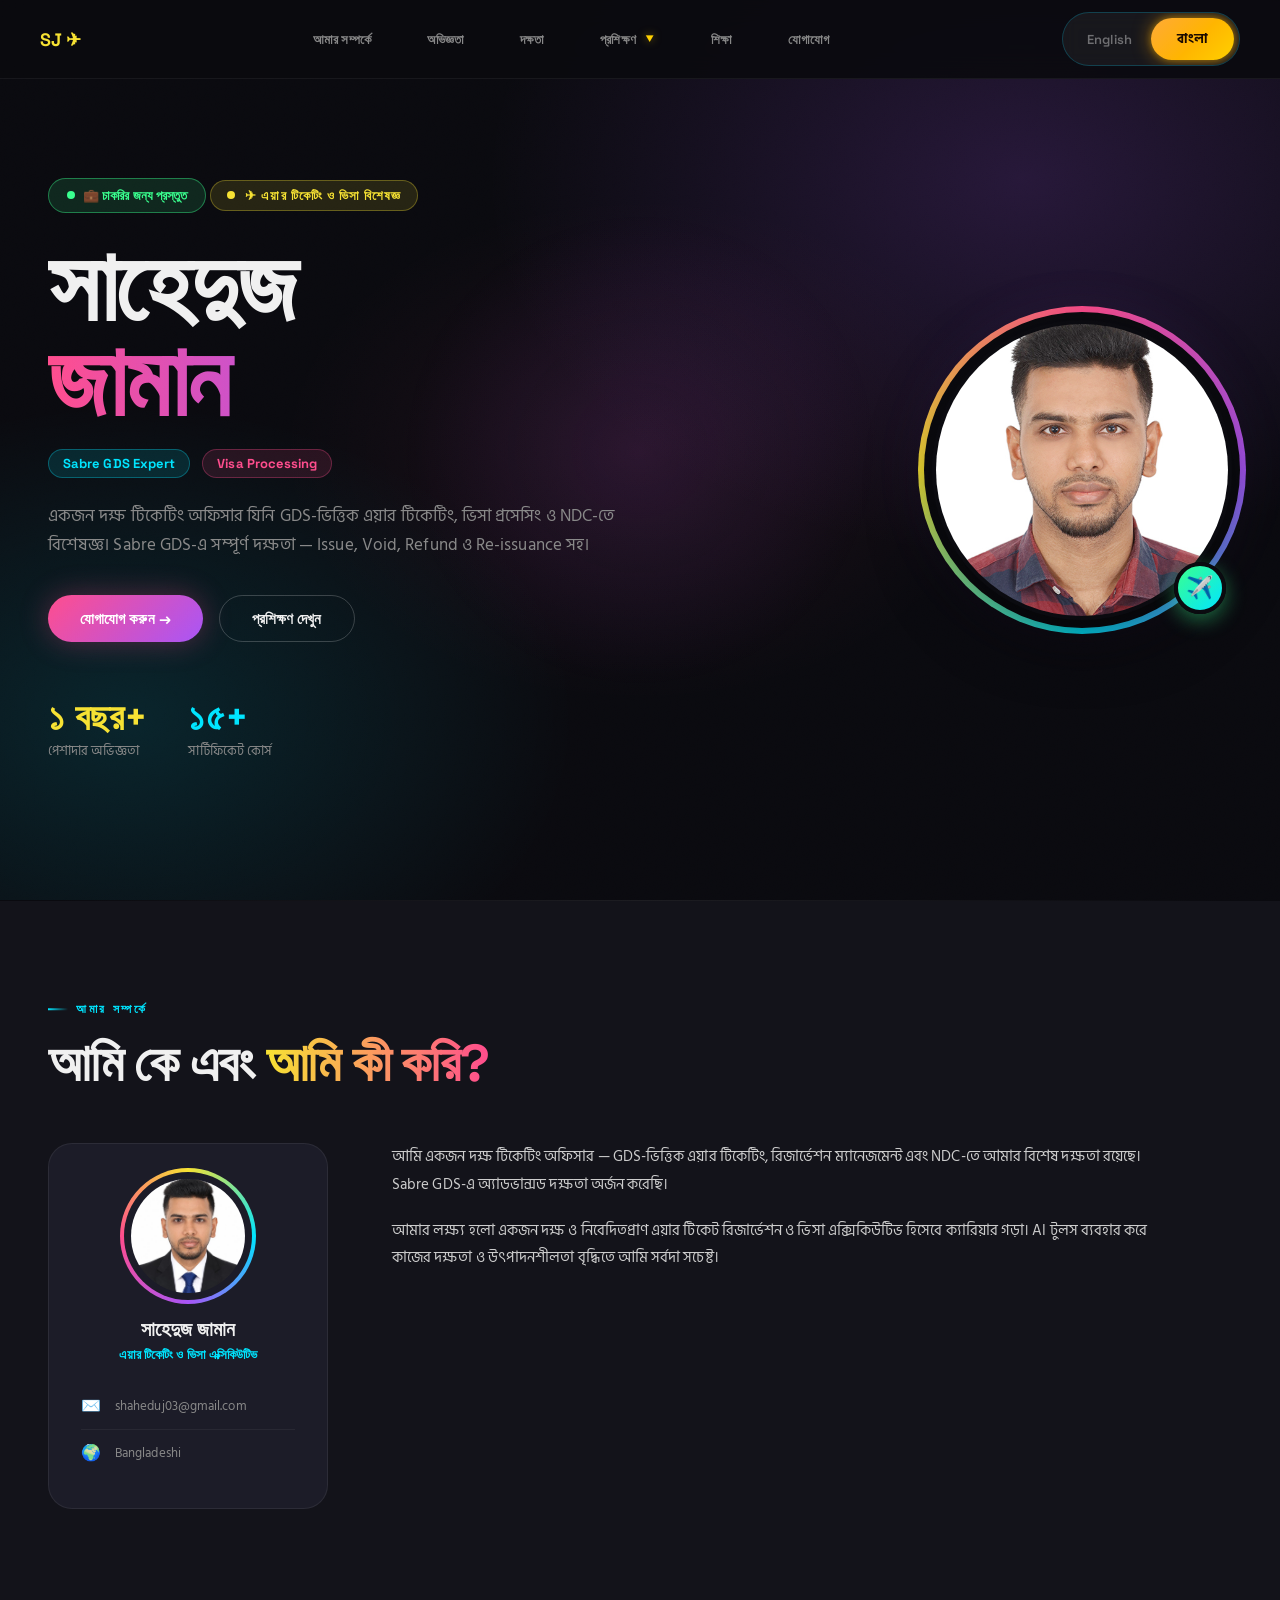
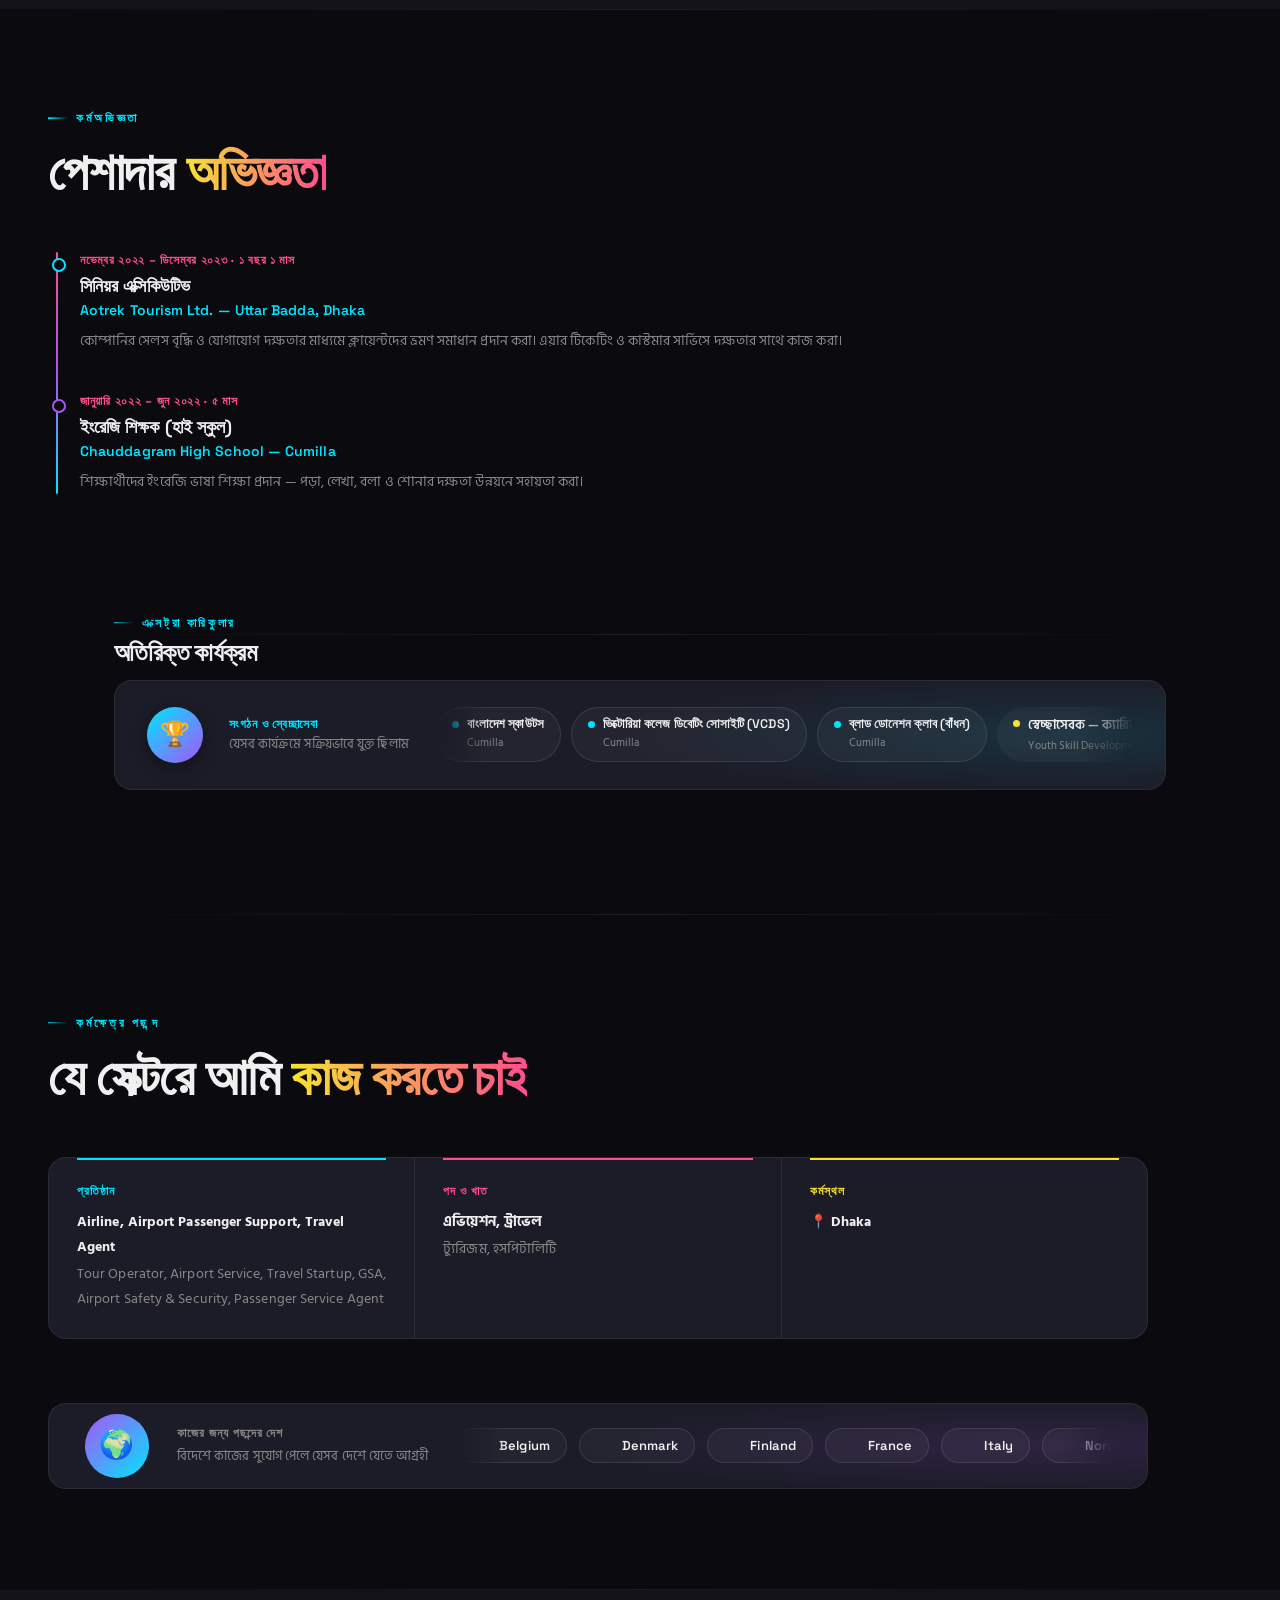
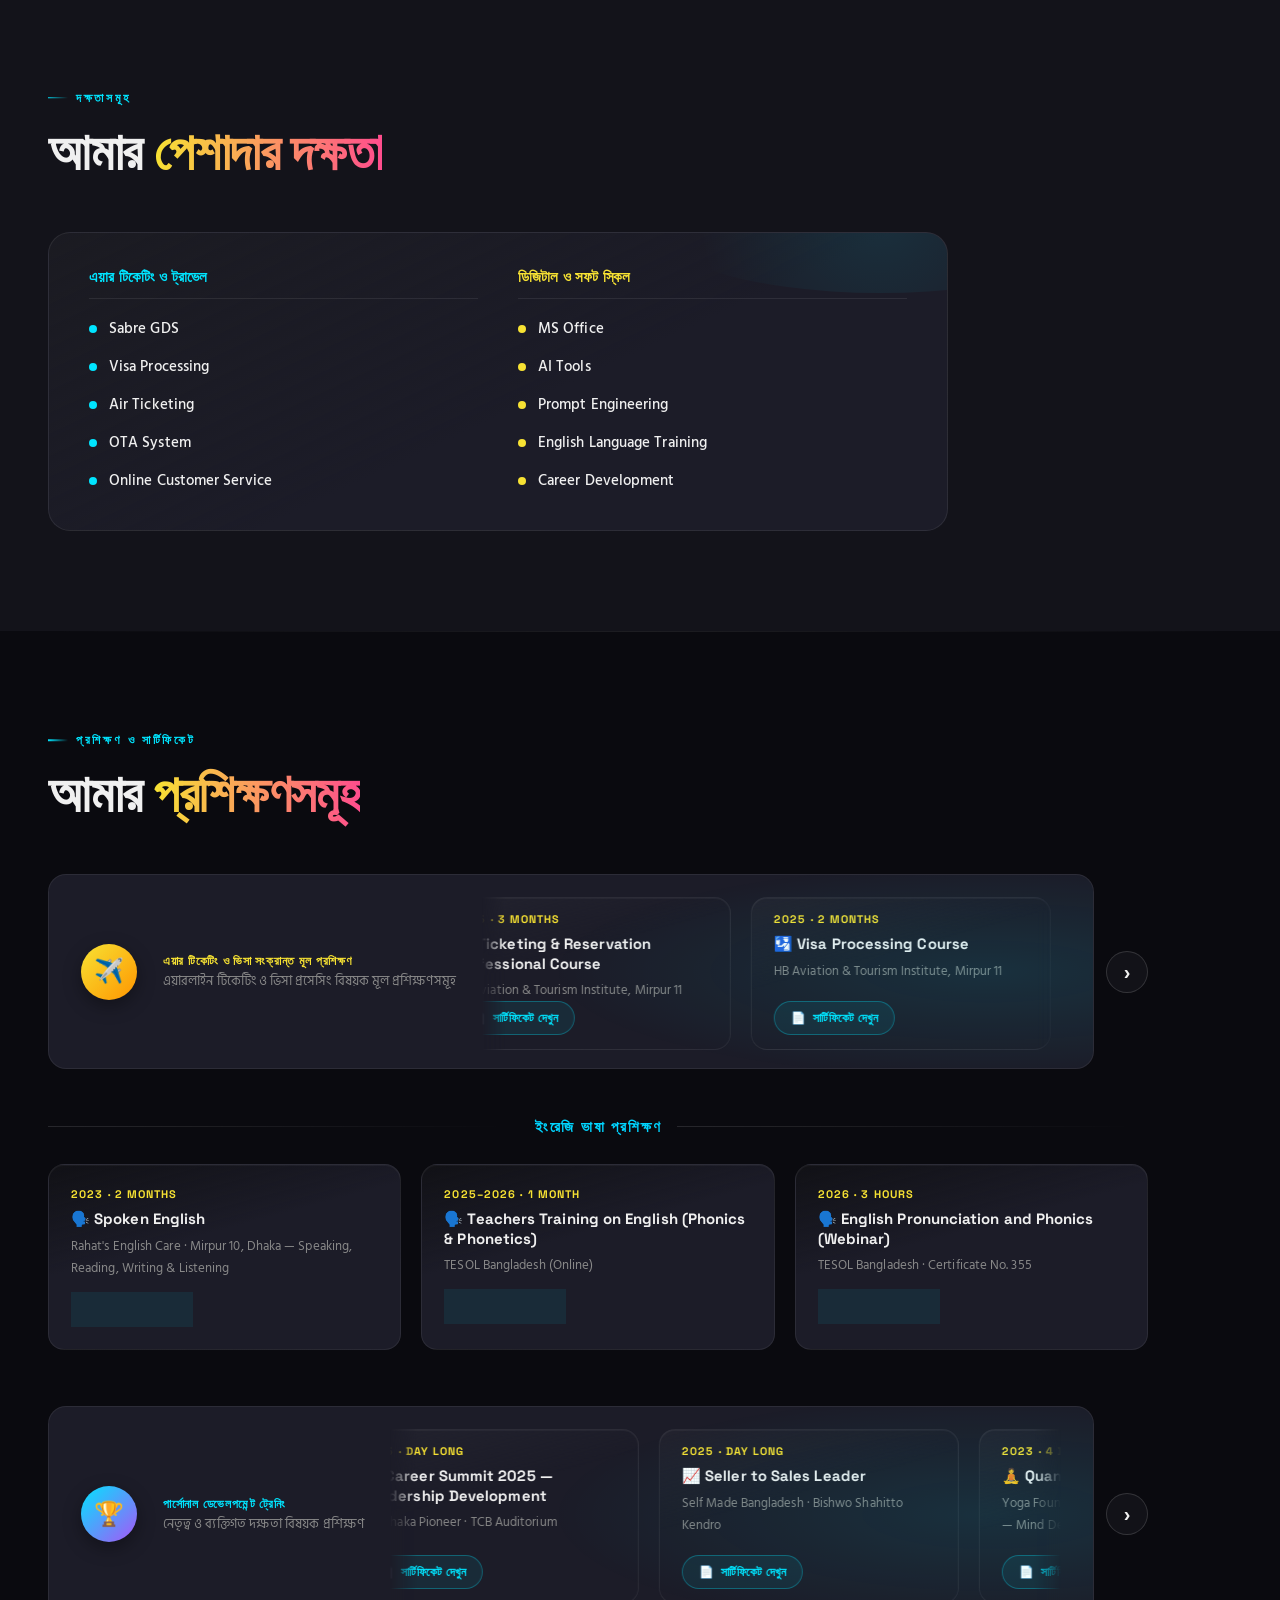
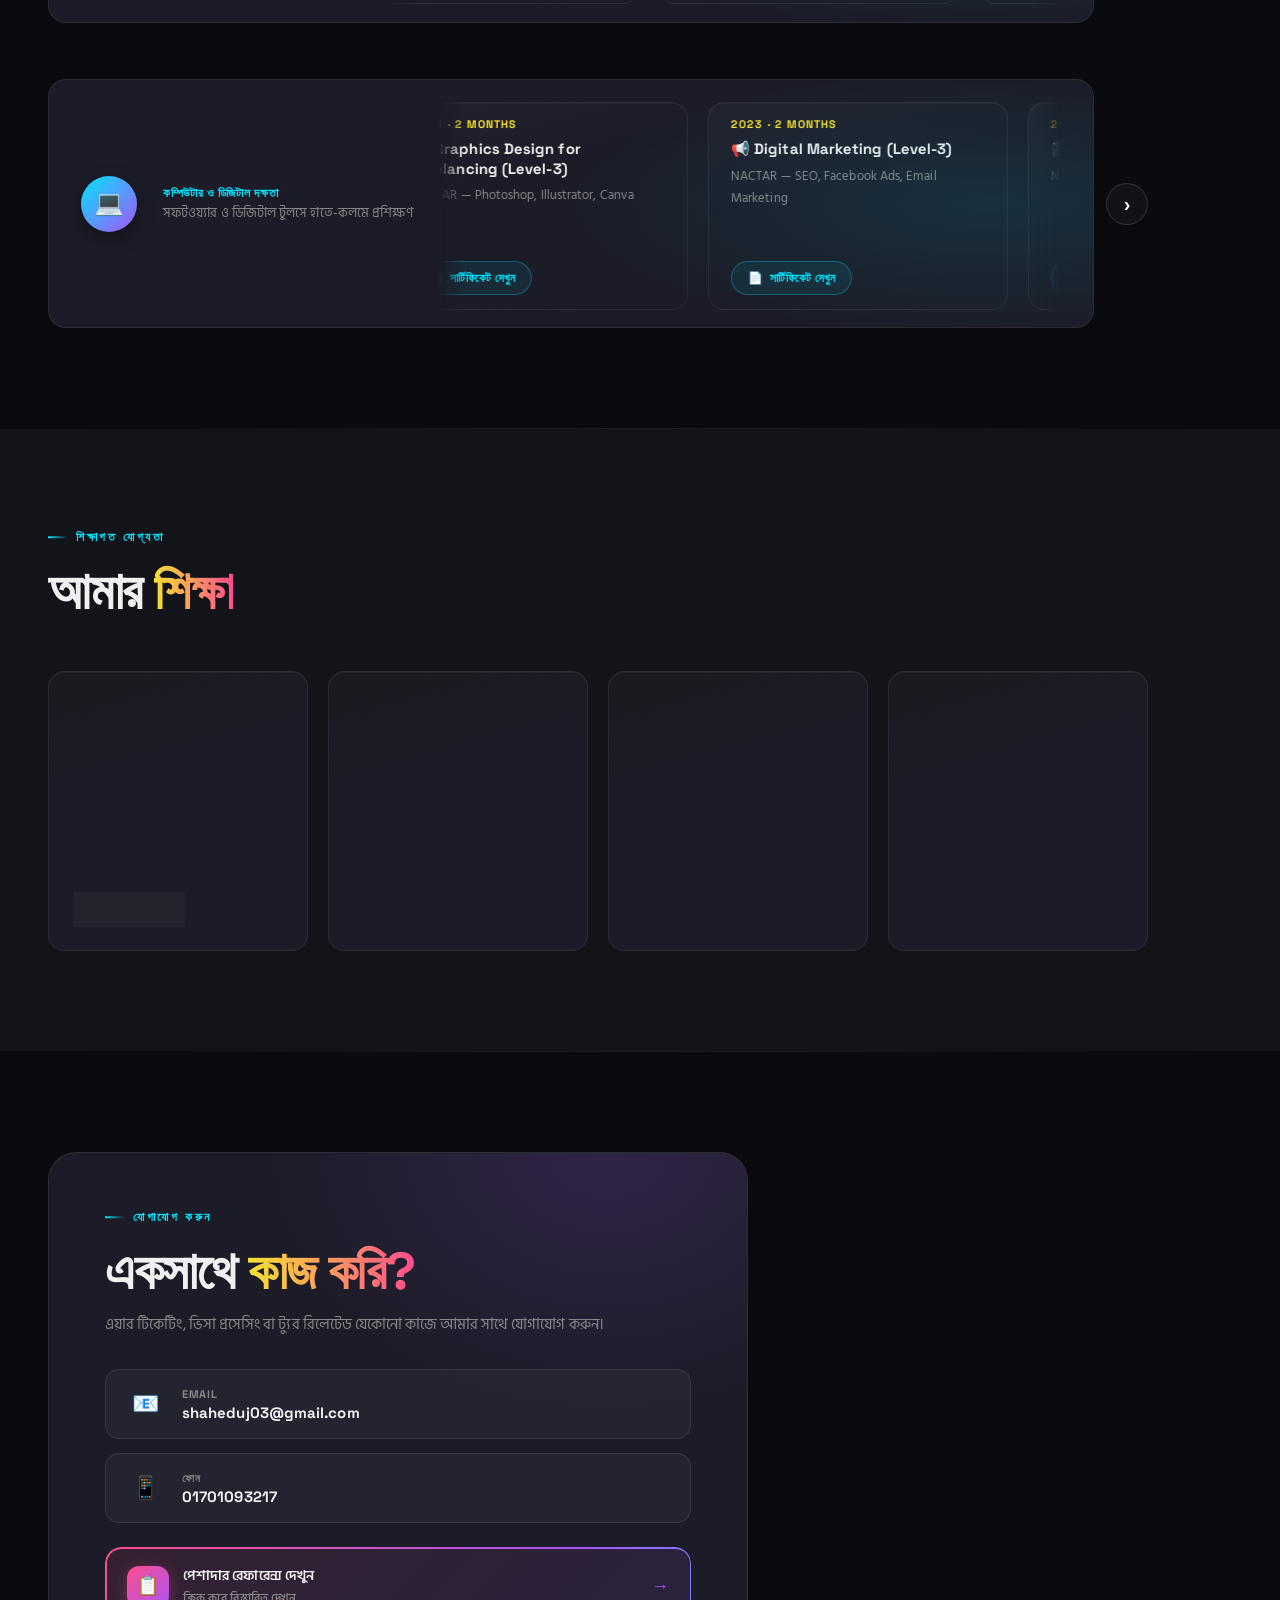
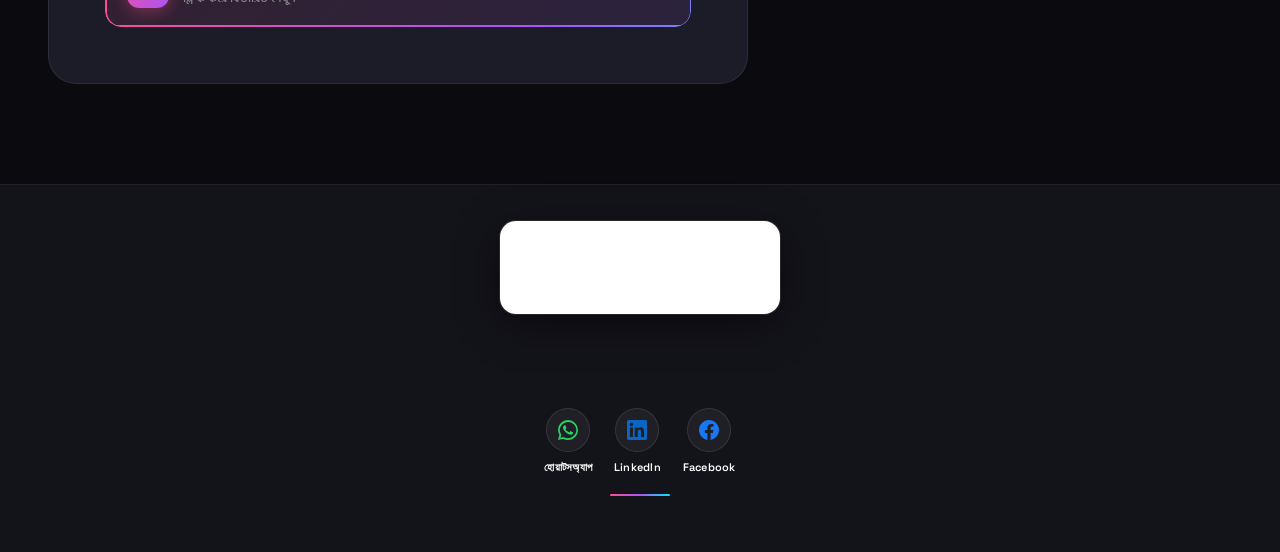
==== commit 95cc2b7d: "Add files via upload" ====
--- a/index.html
+++ b/index.html
@@ -1174,6 +1174,12 @@
   </div>
   <div class="training-grid stagger reveal">
     <div class="training-card">
+      <div class="tc-year">2023 · 2 Months</div>
+      <div class="tc-title">🗣️ Spoken English</div>
+      <div class="tc-org">Rahat's English Care · Mirpur 10, Dhaka — Speaking, Reading, Writing &amp; Listening</div>
+      <button class="cert-btn" onclick="openCertLightbox('Spoken English','cert-spoken-english')"><span>📄</span> <span class="bn">সার্টিফিকেট দেখুন</span><span class="en">View Certificate</span></button>
+    </div>
+    <div class="training-card">
       <div class="tc-year">2025–2026 · 1 Month</div>
       <div class="tc-title">🗣️ Teachers Training on English (Phonics & Phonetics)</div>
       <div class="tc-org">TESOL Bangladesh (Online)</div>
@@ -1184,12 +1190,6 @@
       <div class="tc-title">🗣️ English Pronunciation and Phonics (Webinar)</div>
       <div class="tc-org">TESOL Bangladesh · Certificate No. 355</div>
       <button class="cert-btn" onclick="openCertLightbox('English Pronunciation and Phonics','cert-tesol-phonics')"><span>📄</span> <span class="bn">সার্টিফিকেট দেখুন</span><span class="en">View Certificate</span></button>
-    </div>
-    <div class="training-card">
-      <div class="tc-year">2023 · 2 Months</div>
-      <div class="tc-title">🗣️ Spoken English</div>
-      <div class="tc-org">Rahat's English Care · Mirpur 10, Dhaka — Speaking, Reading, Writing &amp; Listening</div>
-      <button class="cert-btn" onclick="openCertLightbox('Spoken English','cert-spoken-english')"><span>📄</span> <span class="bn">সার্টিফিকেট দেখুন</span><span class="en">View Certificate</span></button>
     </div>
   </div>
   <div class="training-carousel reveal" style="margin-top: 56px;">
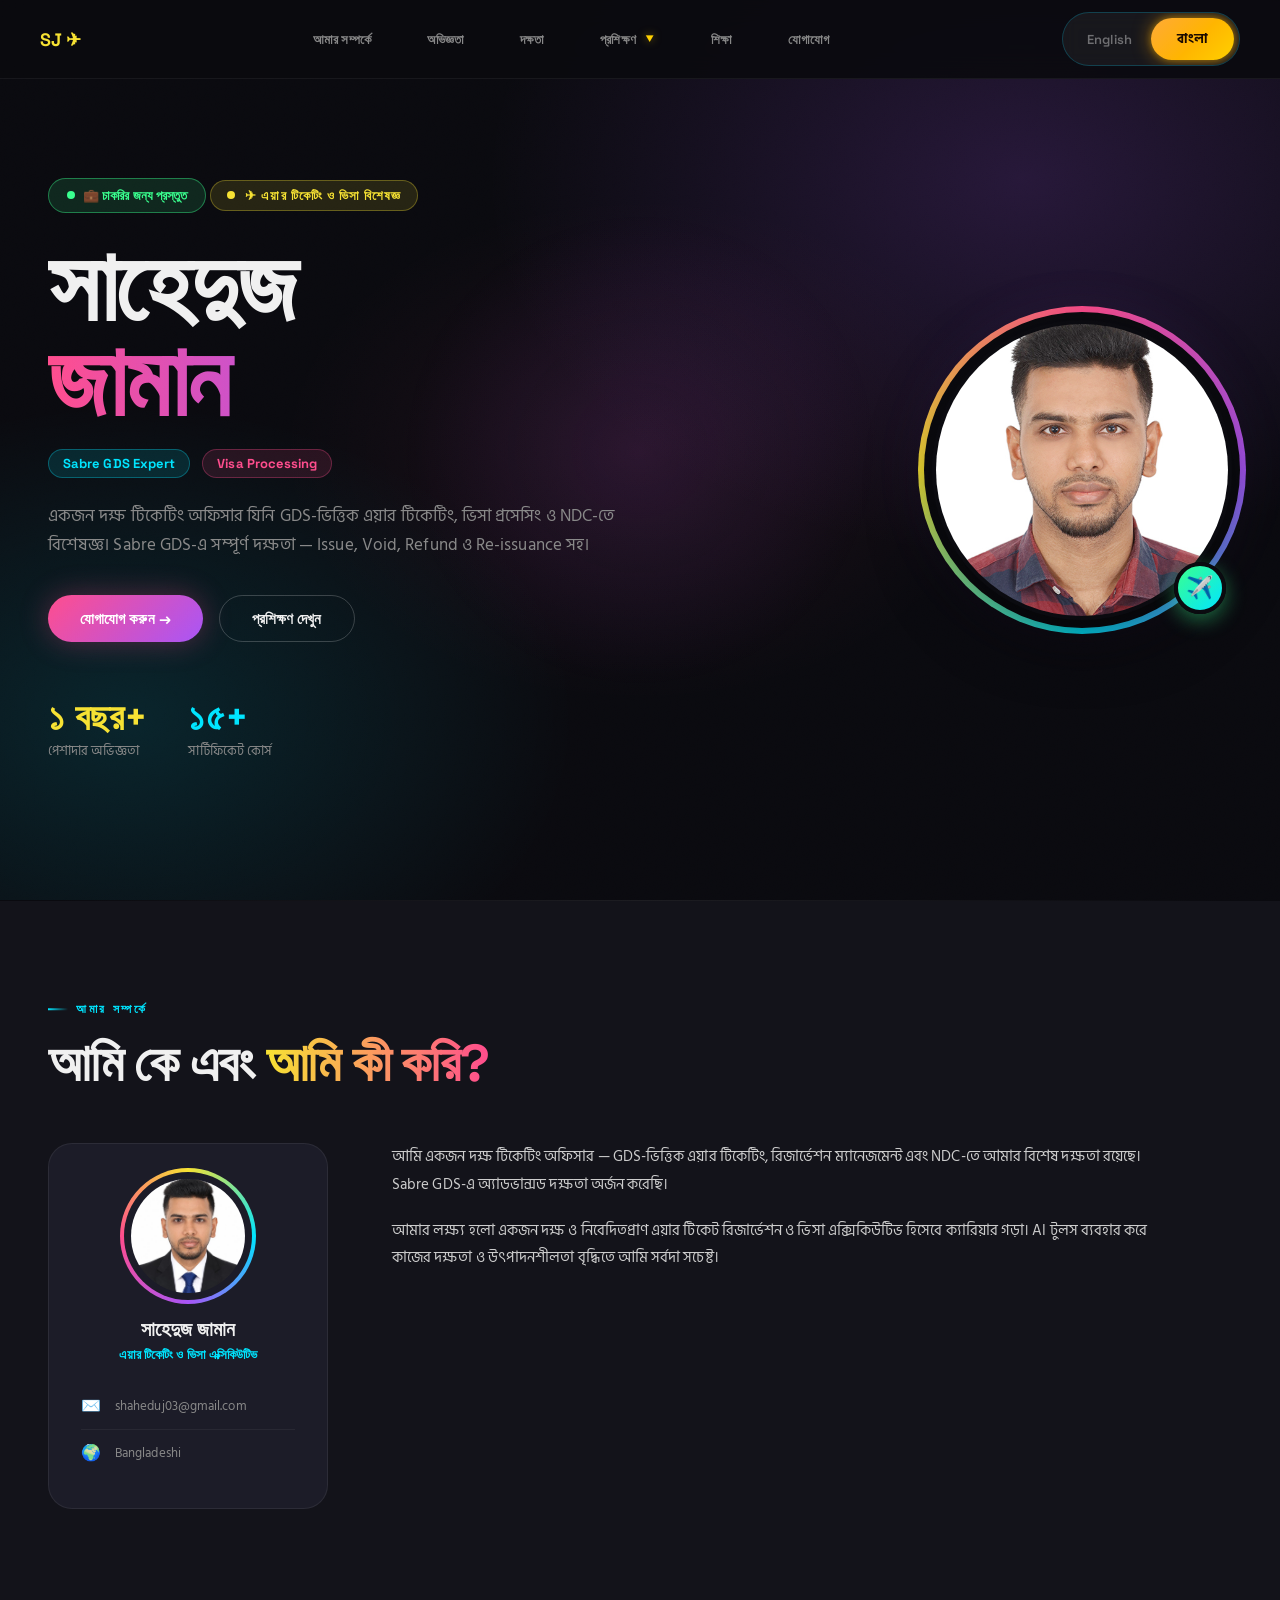
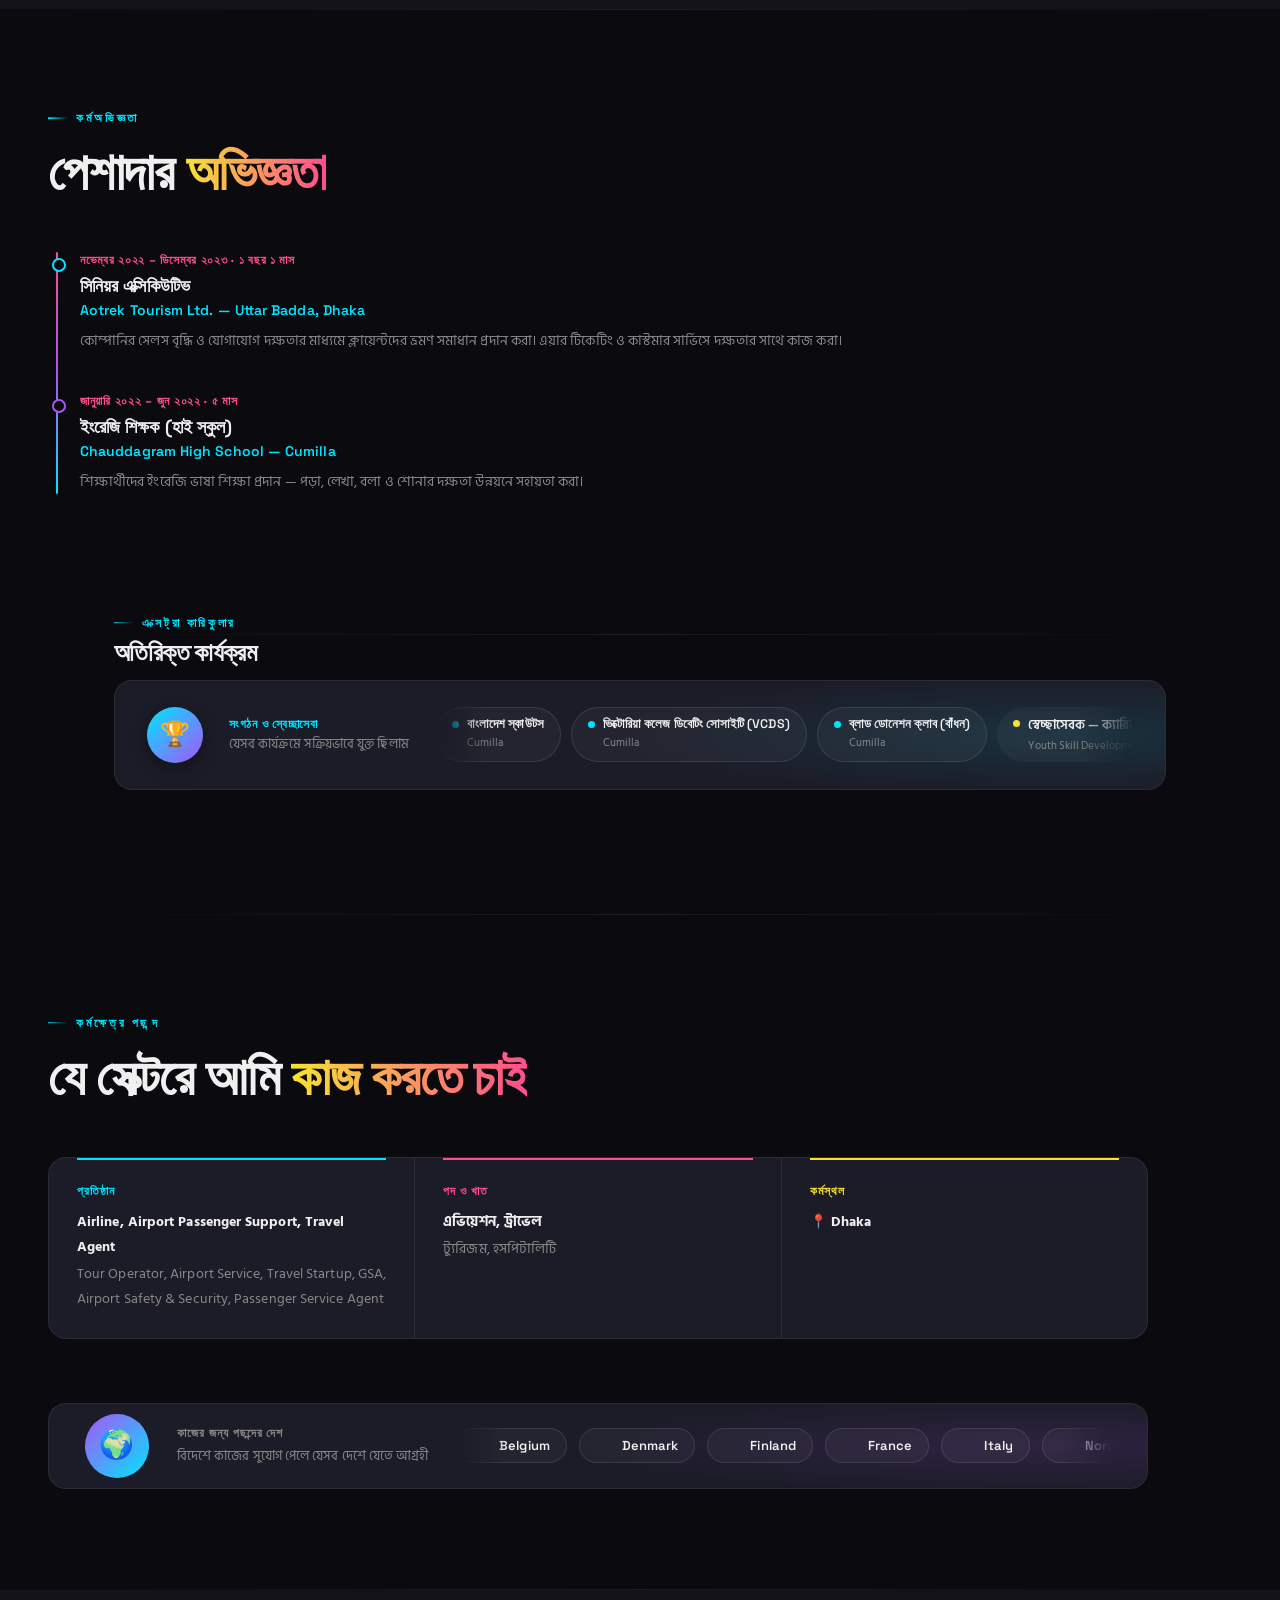
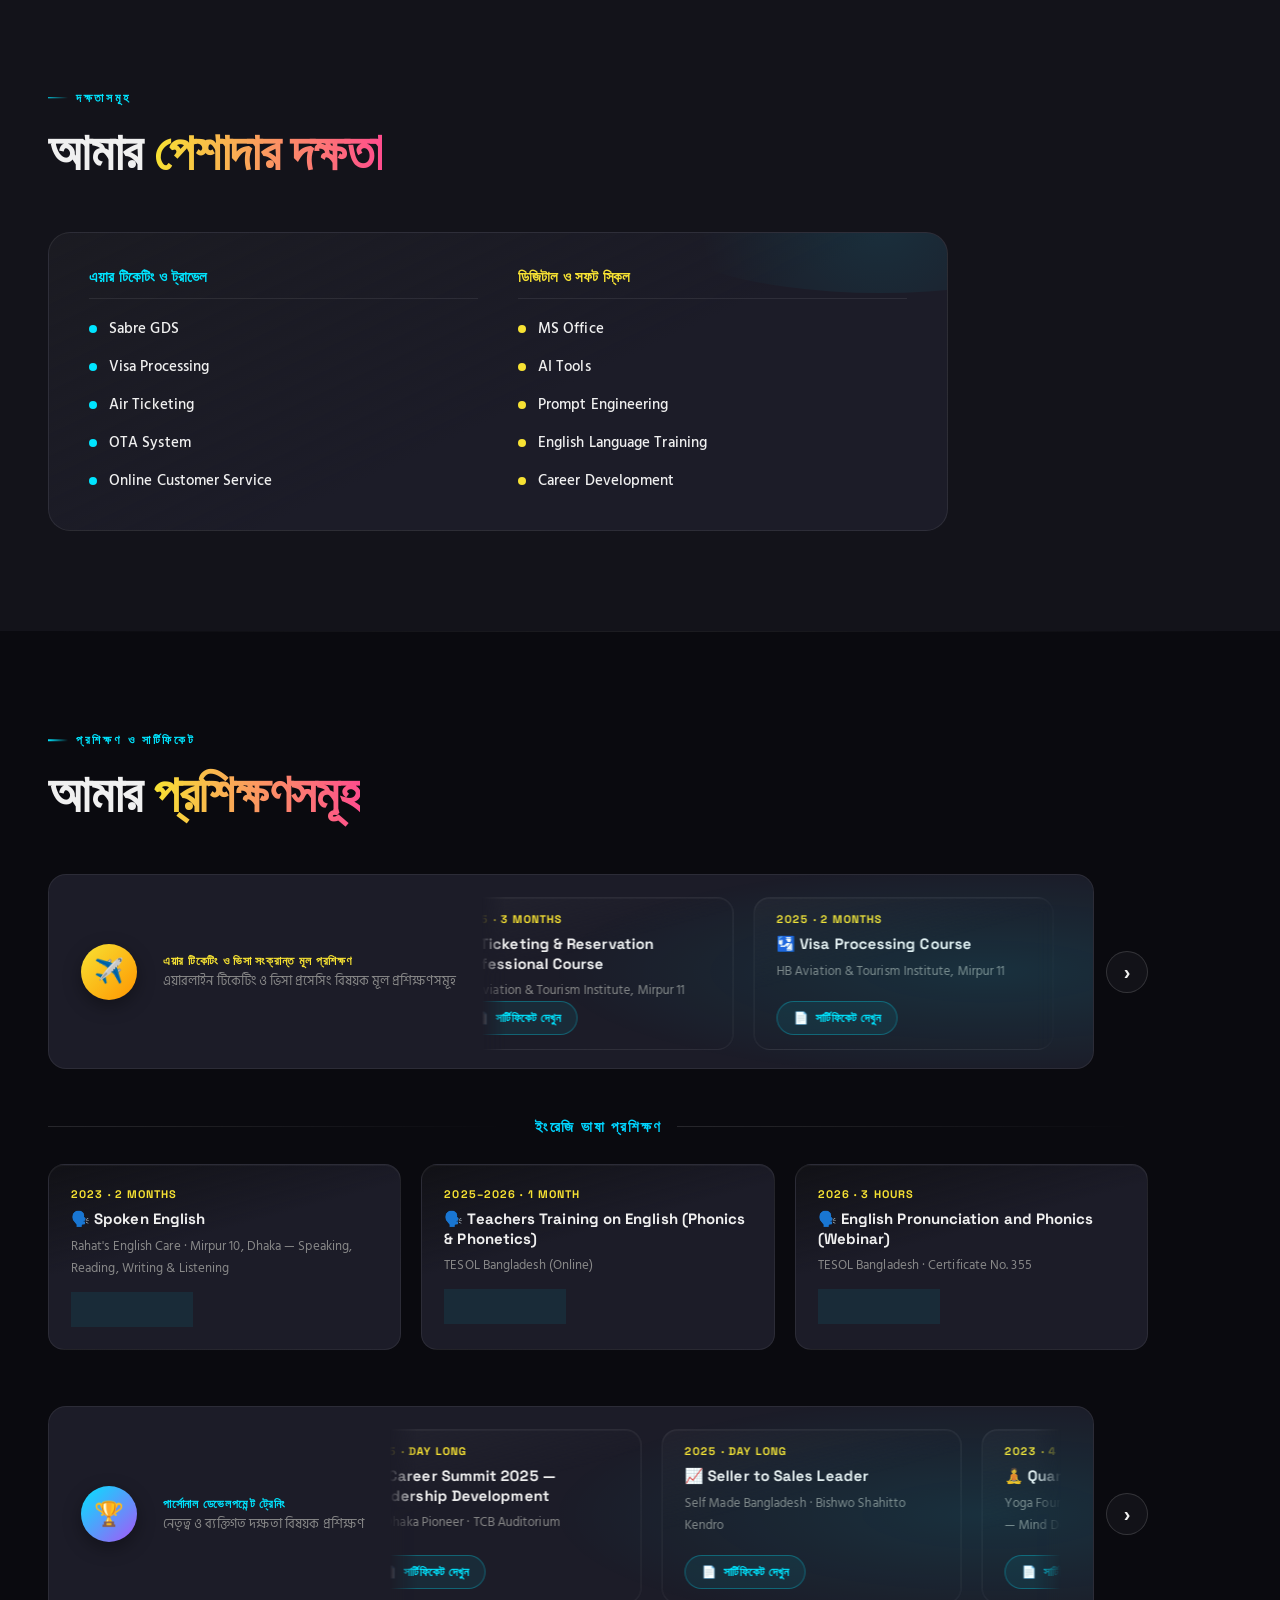
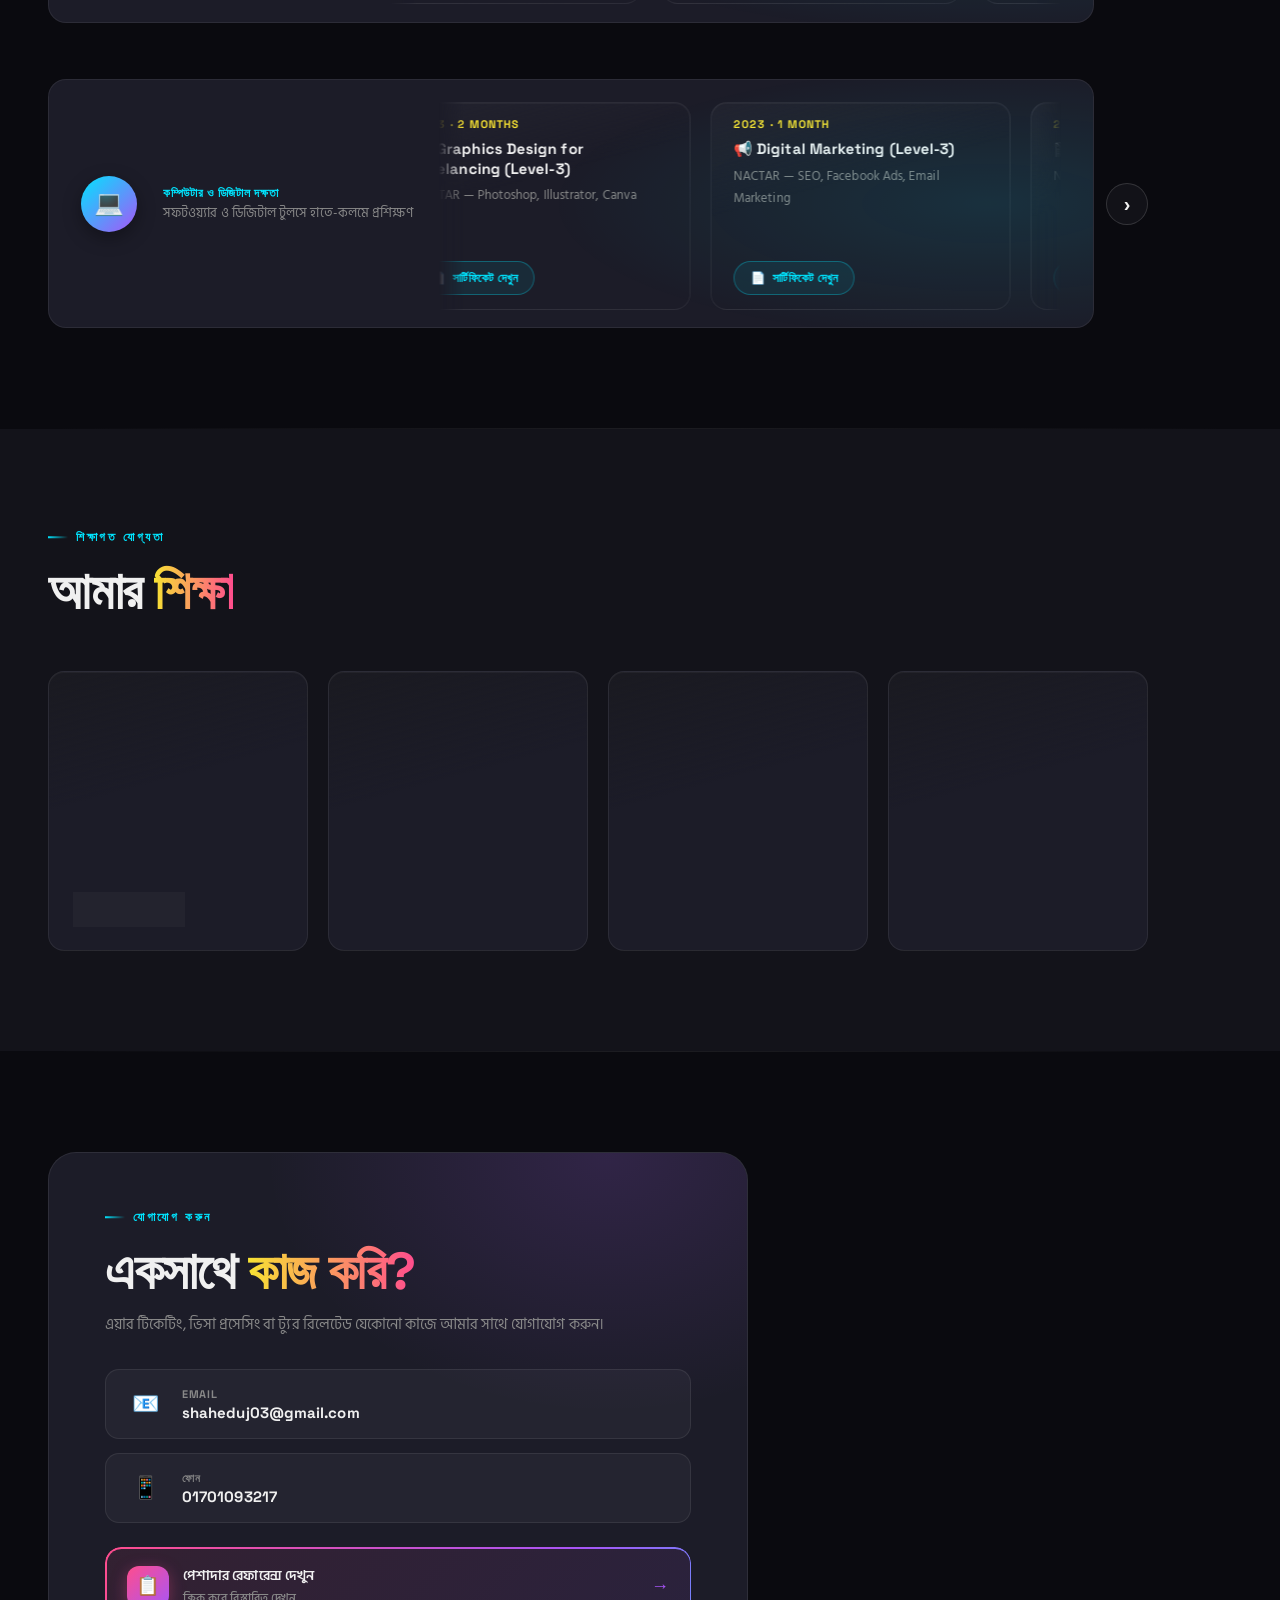
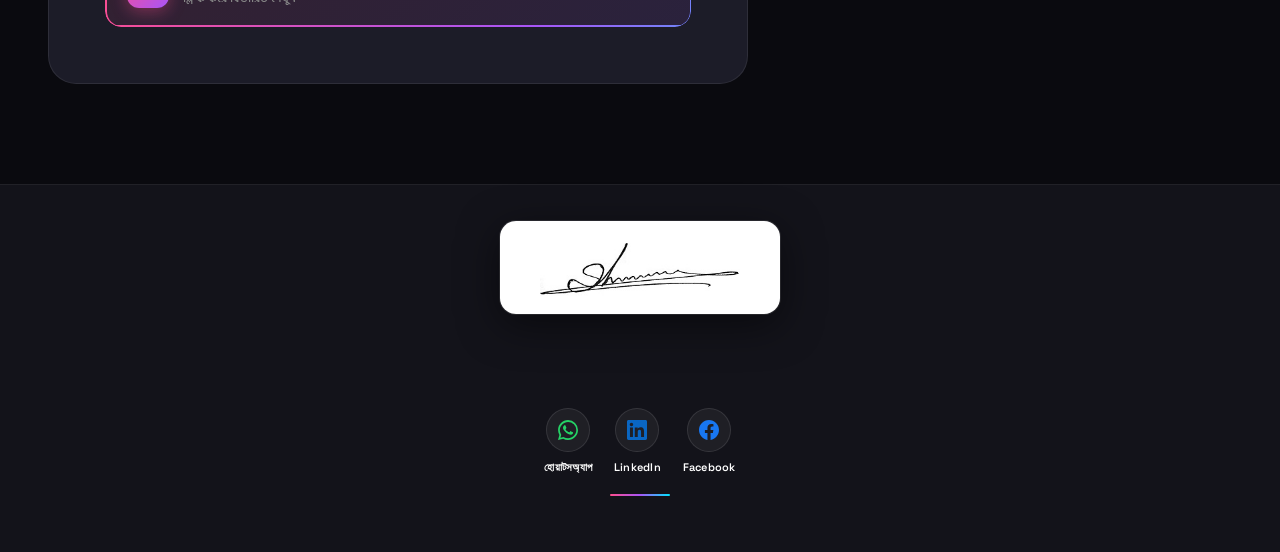
==== commit 9109a3a3: "Add files via upload" ====
--- a/index.html
+++ b/index.html
@@ -1238,7 +1238,7 @@
         <div class="training-track-wrap manual-scroll" style="flex:1; min-width:0; margin:0;">
           <div class="training-track manual-scroll" id="computerSkillsTrack">
             <div class="training-card"><div class="tc-year">2023 · 2 Months</div><div class="tc-title">🎨 Graphics Design for Freelancing (Level-3)</div><div class="tc-org">NACTAR — Photoshop, Illustrator, Canva</div><button class="cert-btn" onclick="openCertLightbox('Graphics Design for Freelancing (Level-3)','cert-graphics-design')"><span>📄</span> <span class="bn">সার্টিফিকেট দেখুন</span><span class="en">View Certificate</span></button></div>
-            <div class="training-card"><div class="tc-year">2023 · 2 Months</div><div class="tc-title">📢 Digital Marketing (Level-3)</div><div class="tc-org">NACTAR — SEO, Facebook Ads, Email Marketing</div><button class="cert-btn" onclick="openCertLightbox('Digital Marketing (Level-3)','cert-digital-marketing')"><span>📄</span> <span class="bn">সার্টিফিকেট দেখুন</span><span class="en">View Certificate</span></button></div>
+            <div class="training-card"><div class="tc-year">2023 · 1 Month</div><div class="tc-title">📢 Digital Marketing (Level-3)</div><div class="tc-org">NACTAR — SEO, Facebook Ads, Email Marketing</div><button class="cert-btn" onclick="openCertLightbox('Digital Marketing (Level-3)','cert-digital-marketing')"><span>📄</span> <span class="bn">সার্টিফিকেট দেখুন</span><span class="en">View Certificate</span></button></div>
             <div class="training-card">
               <div class="tc-year">2023 · 1 Month</div>
               <div class="tc-title">🎬 Video Editing</div>
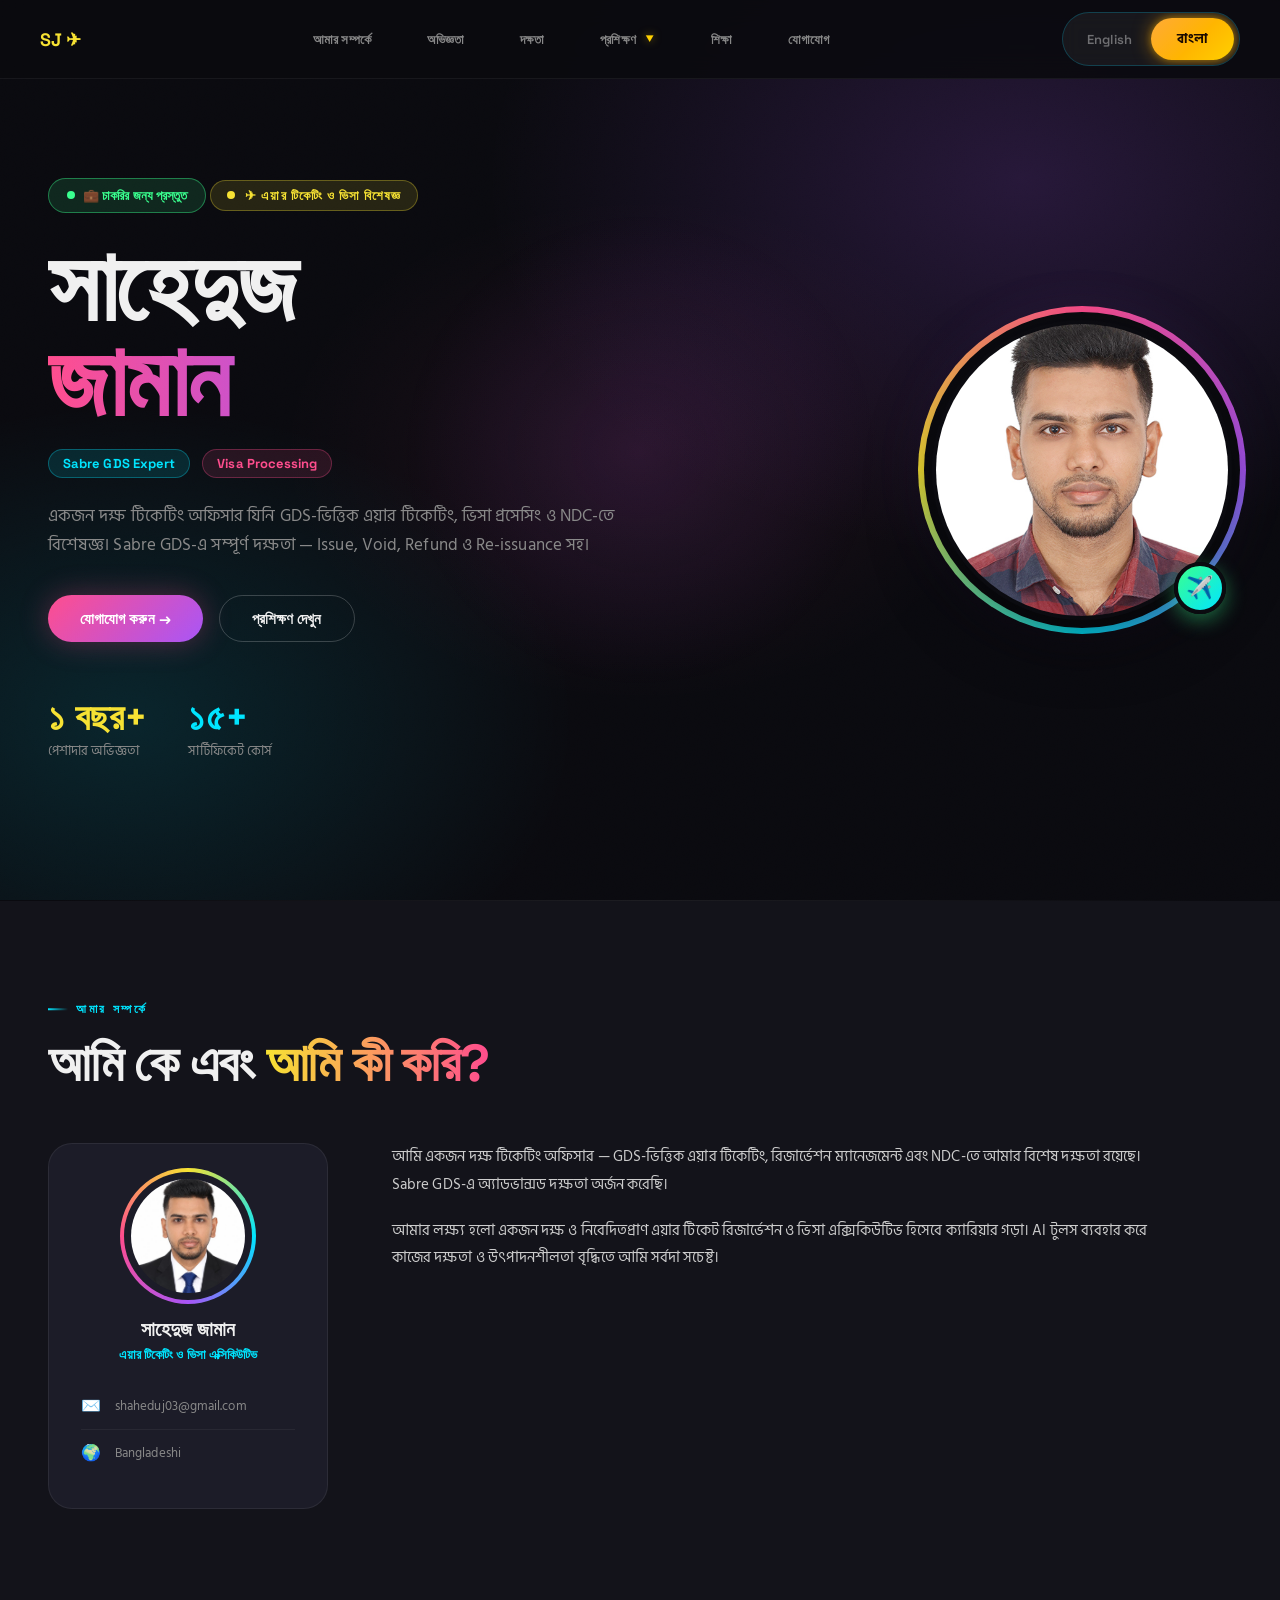
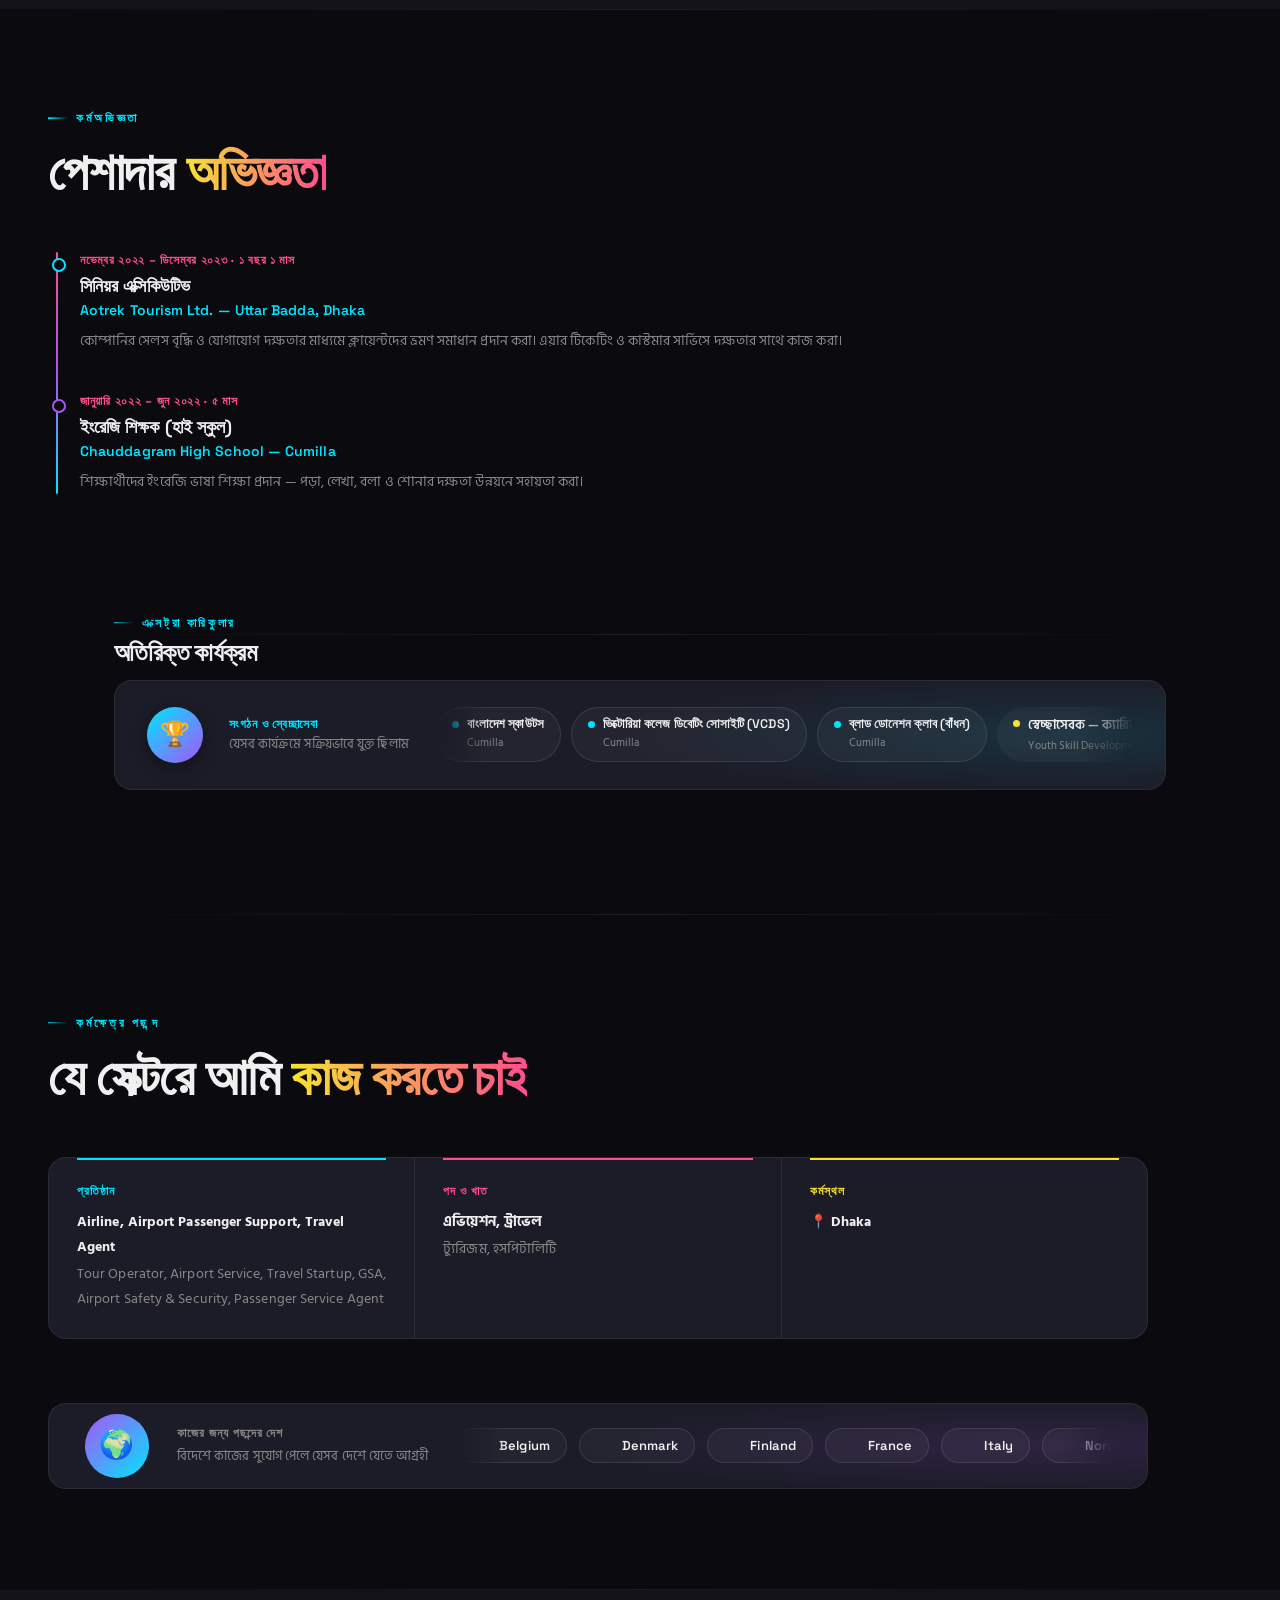
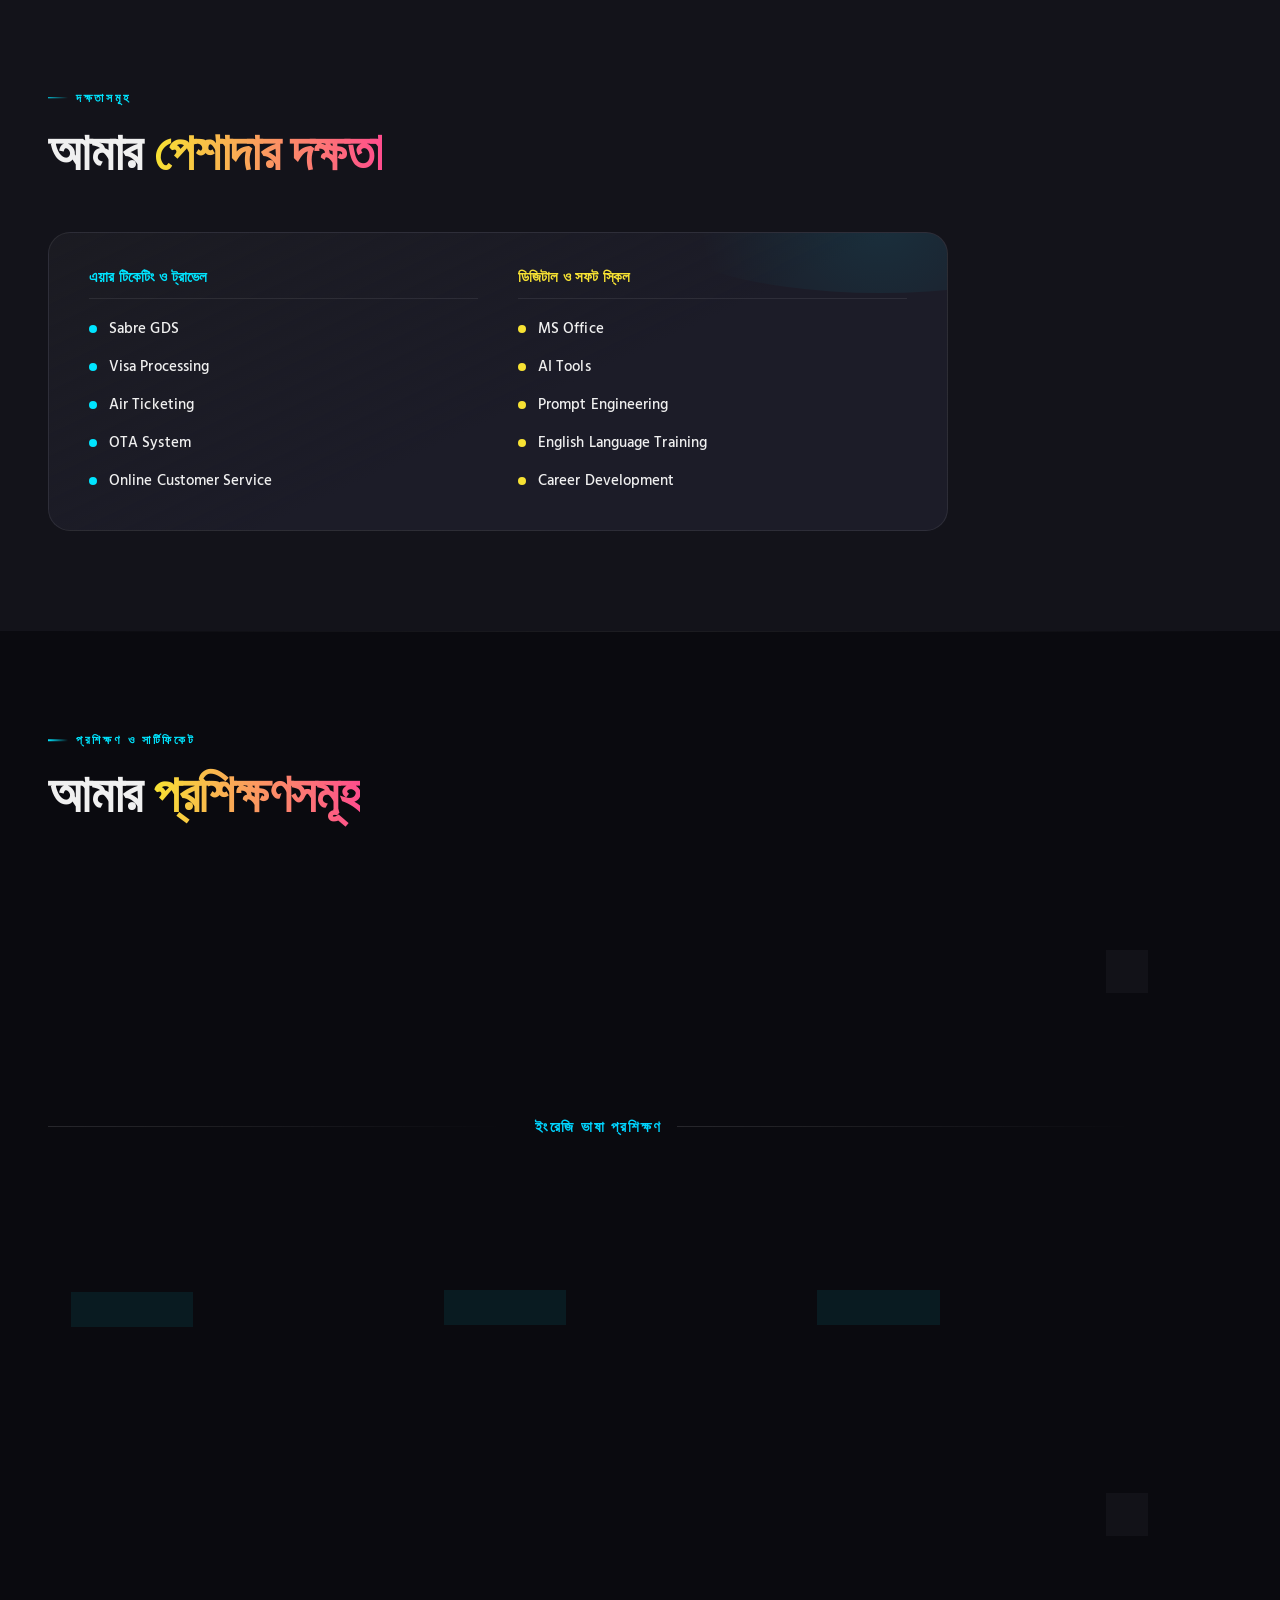
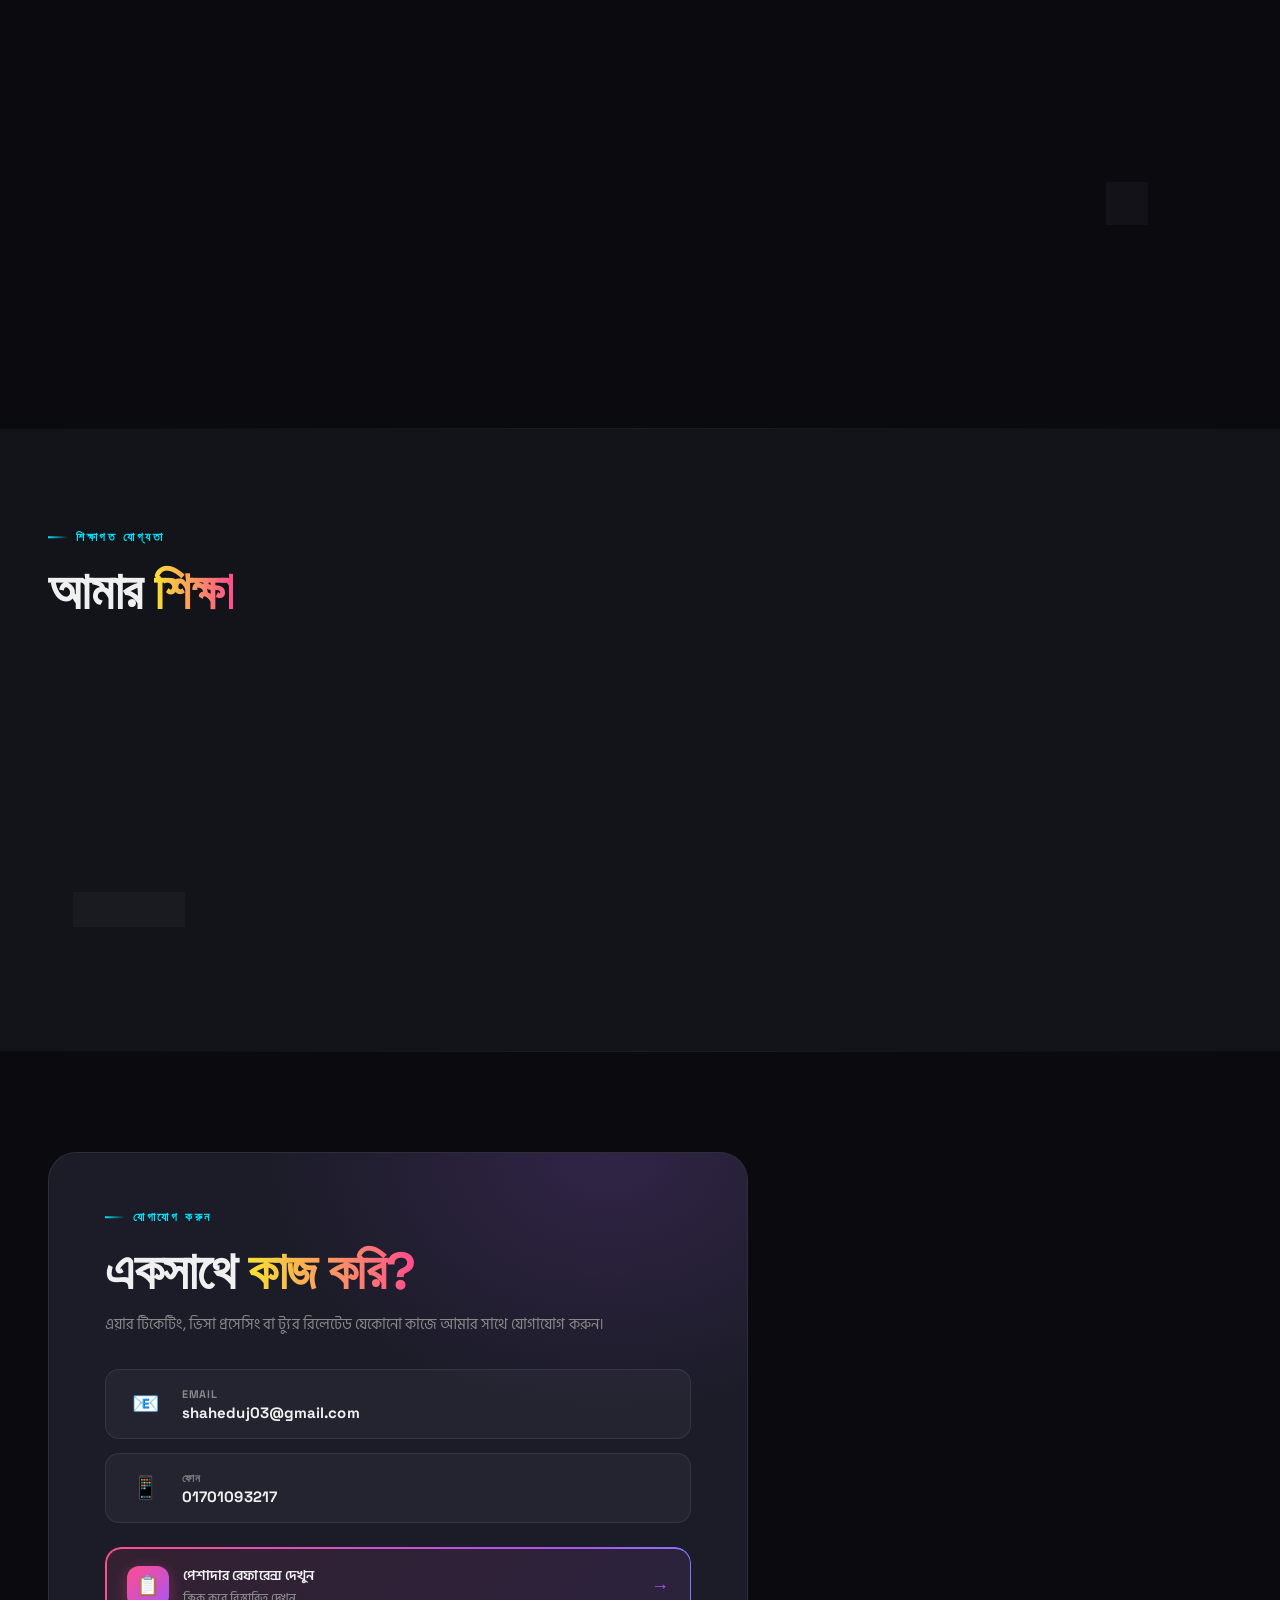
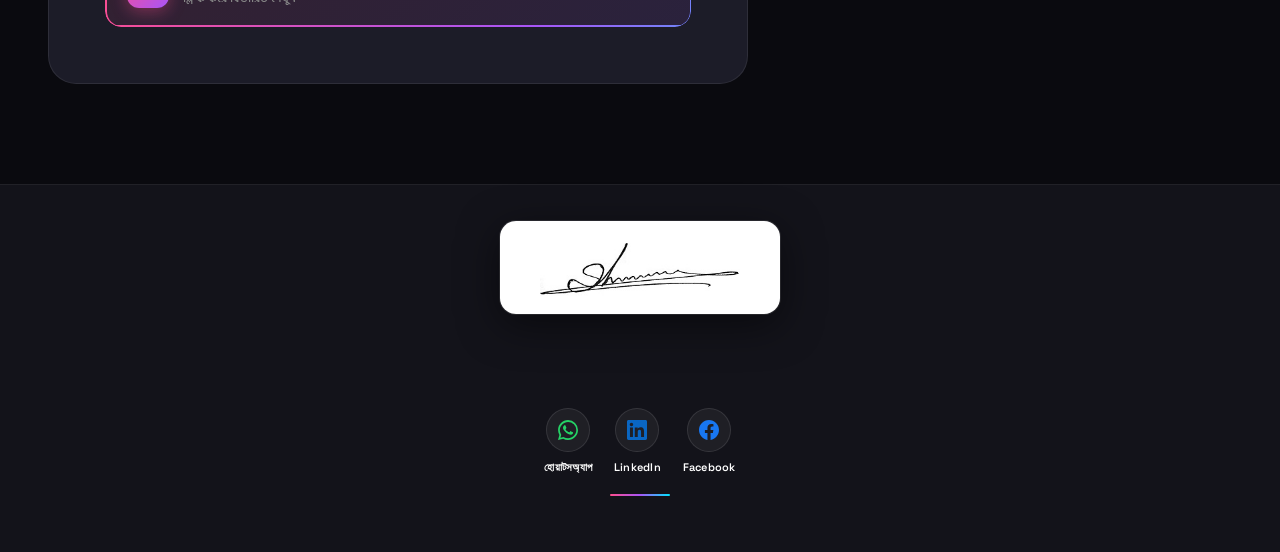
==== commit 84ee5286: "Add files via upload" ====
--- a/index.html
+++ b/index.html
@@ -1237,7 +1237,7 @@
         </div>
         <div class="training-track-wrap manual-scroll" style="flex:1; min-width:0; margin:0;">
           <div class="training-track manual-scroll" id="computerSkillsTrack">
-            <div class="training-card"><div class="tc-year">2023 · 2 Months</div><div class="tc-title">🎨 Graphics Design for Freelancing (Level-3)</div><div class="tc-org">NACTAR — Photoshop, Illustrator, Canva</div><button class="cert-btn" onclick="openCertLightbox('Graphics Design for Freelancing (Level-3)','cert-graphics-design')"><span>📄</span> <span class="bn">সার্টিফিকেট দেখুন</span><span class="en">View Certificate</span></button></div>
+            <div class="training-card"><div class="tc-year">2023 · 1 Month</div><div class="tc-title">🎨 Graphics Design for Freelancing (Level-3)</div><div class="tc-org">NACTAR — Photoshop, Illustrator, Canva</div><button class="cert-btn" onclick="openCertLightbox('Graphics Design for Freelancing (Level-3)','cert-graphics-design')"><span>📄</span> <span class="bn">সার্টিফিকেট দেখুন</span><span class="en">View Certificate</span></button></div>
             <div class="training-card"><div class="tc-year">2023 · 1 Month</div><div class="tc-title">📢 Digital Marketing (Level-3)</div><div class="tc-org">NACTAR — SEO, Facebook Ads, Email Marketing</div><button class="cert-btn" onclick="openCertLightbox('Digital Marketing (Level-3)','cert-digital-marketing')"><span>📄</span> <span class="bn">সার্টিফিকেট দেখুন</span><span class="en">View Certificate</span></button></div>
             <div class="training-card">
               <div class="tc-year">2023 · 1 Month</div>
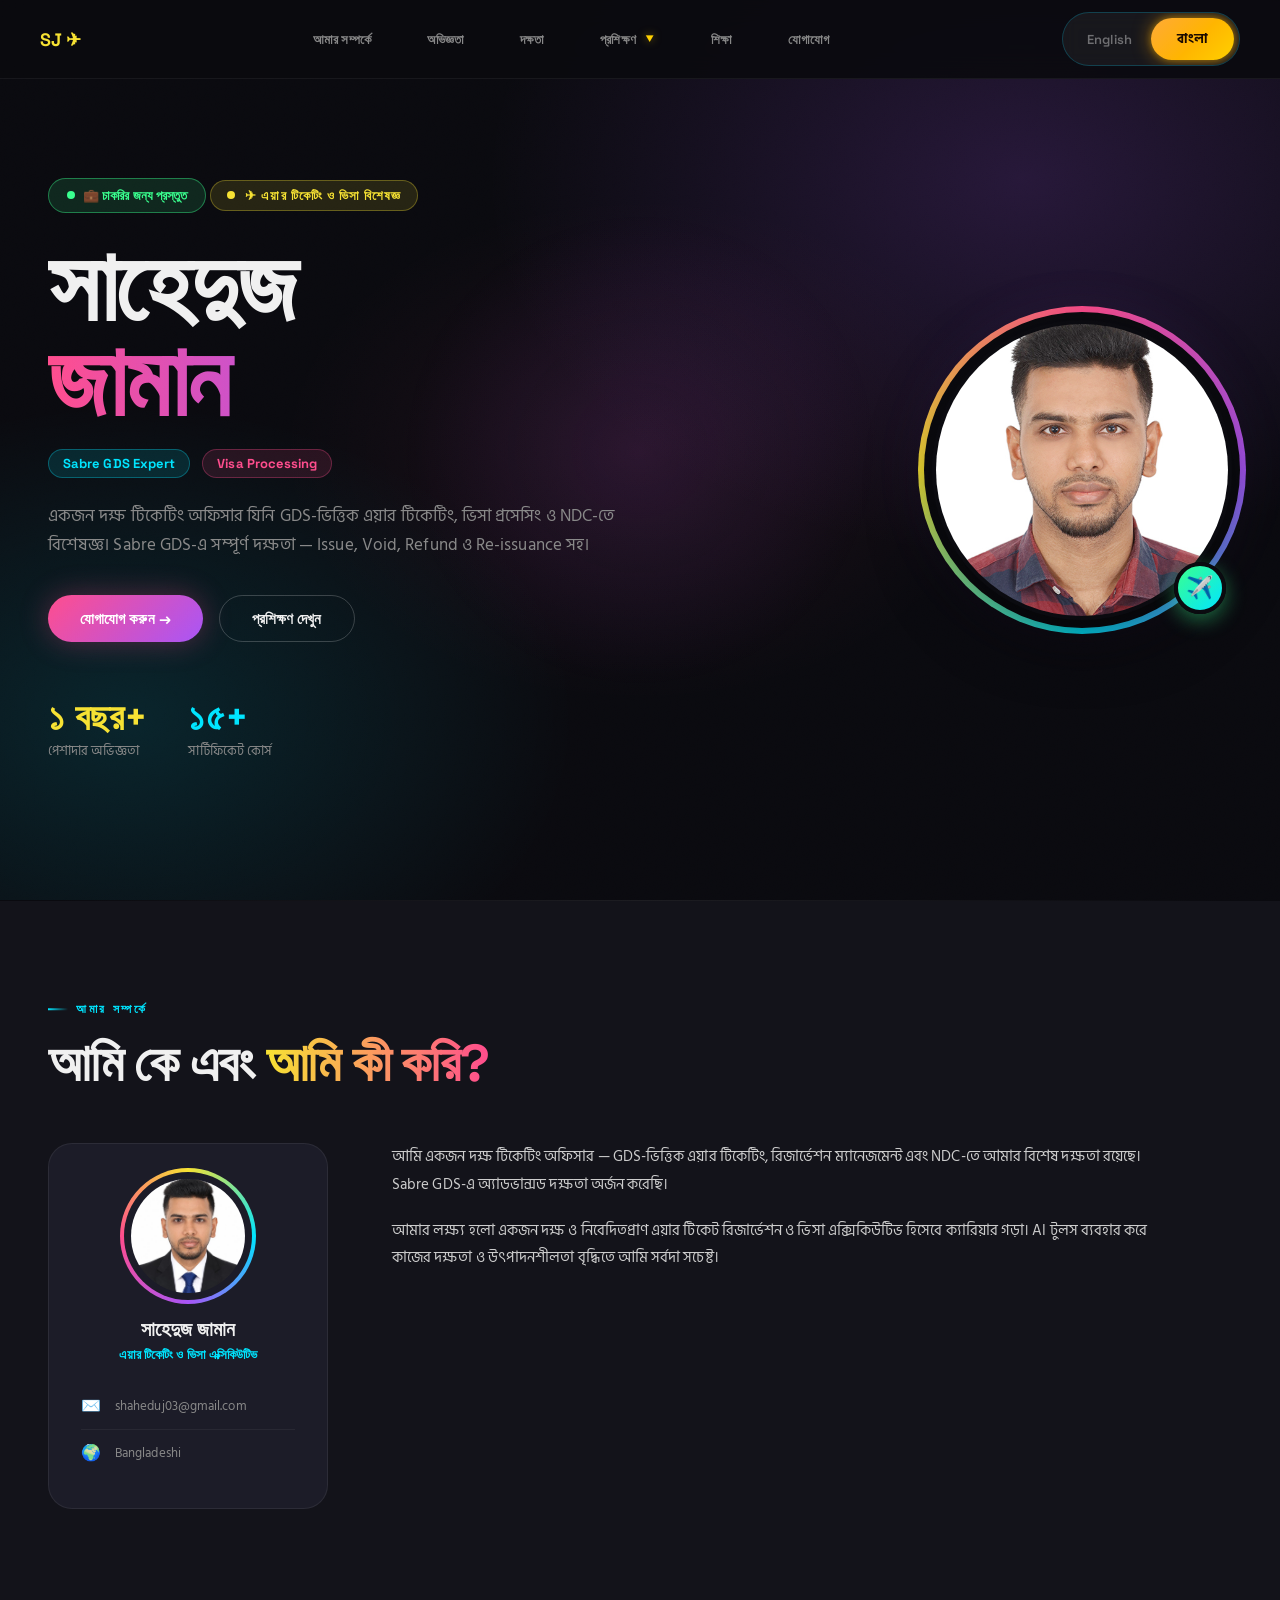
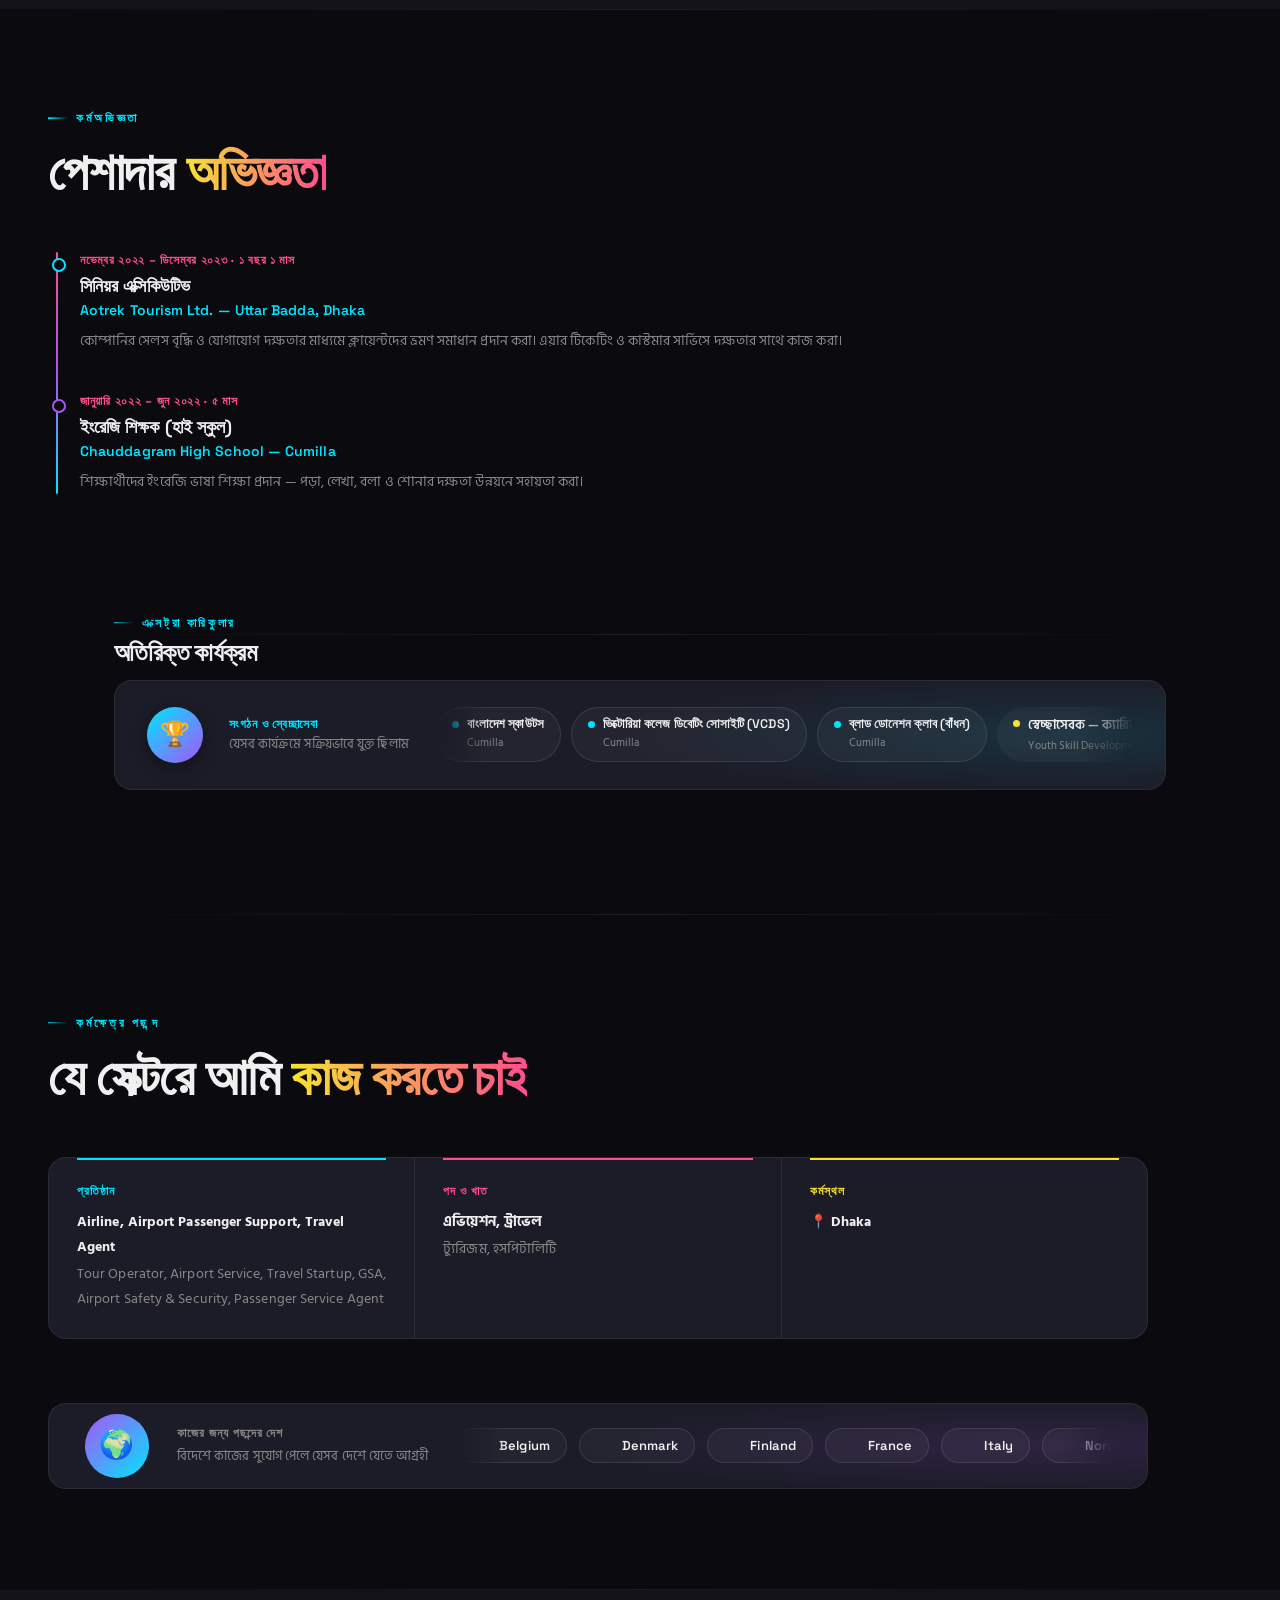
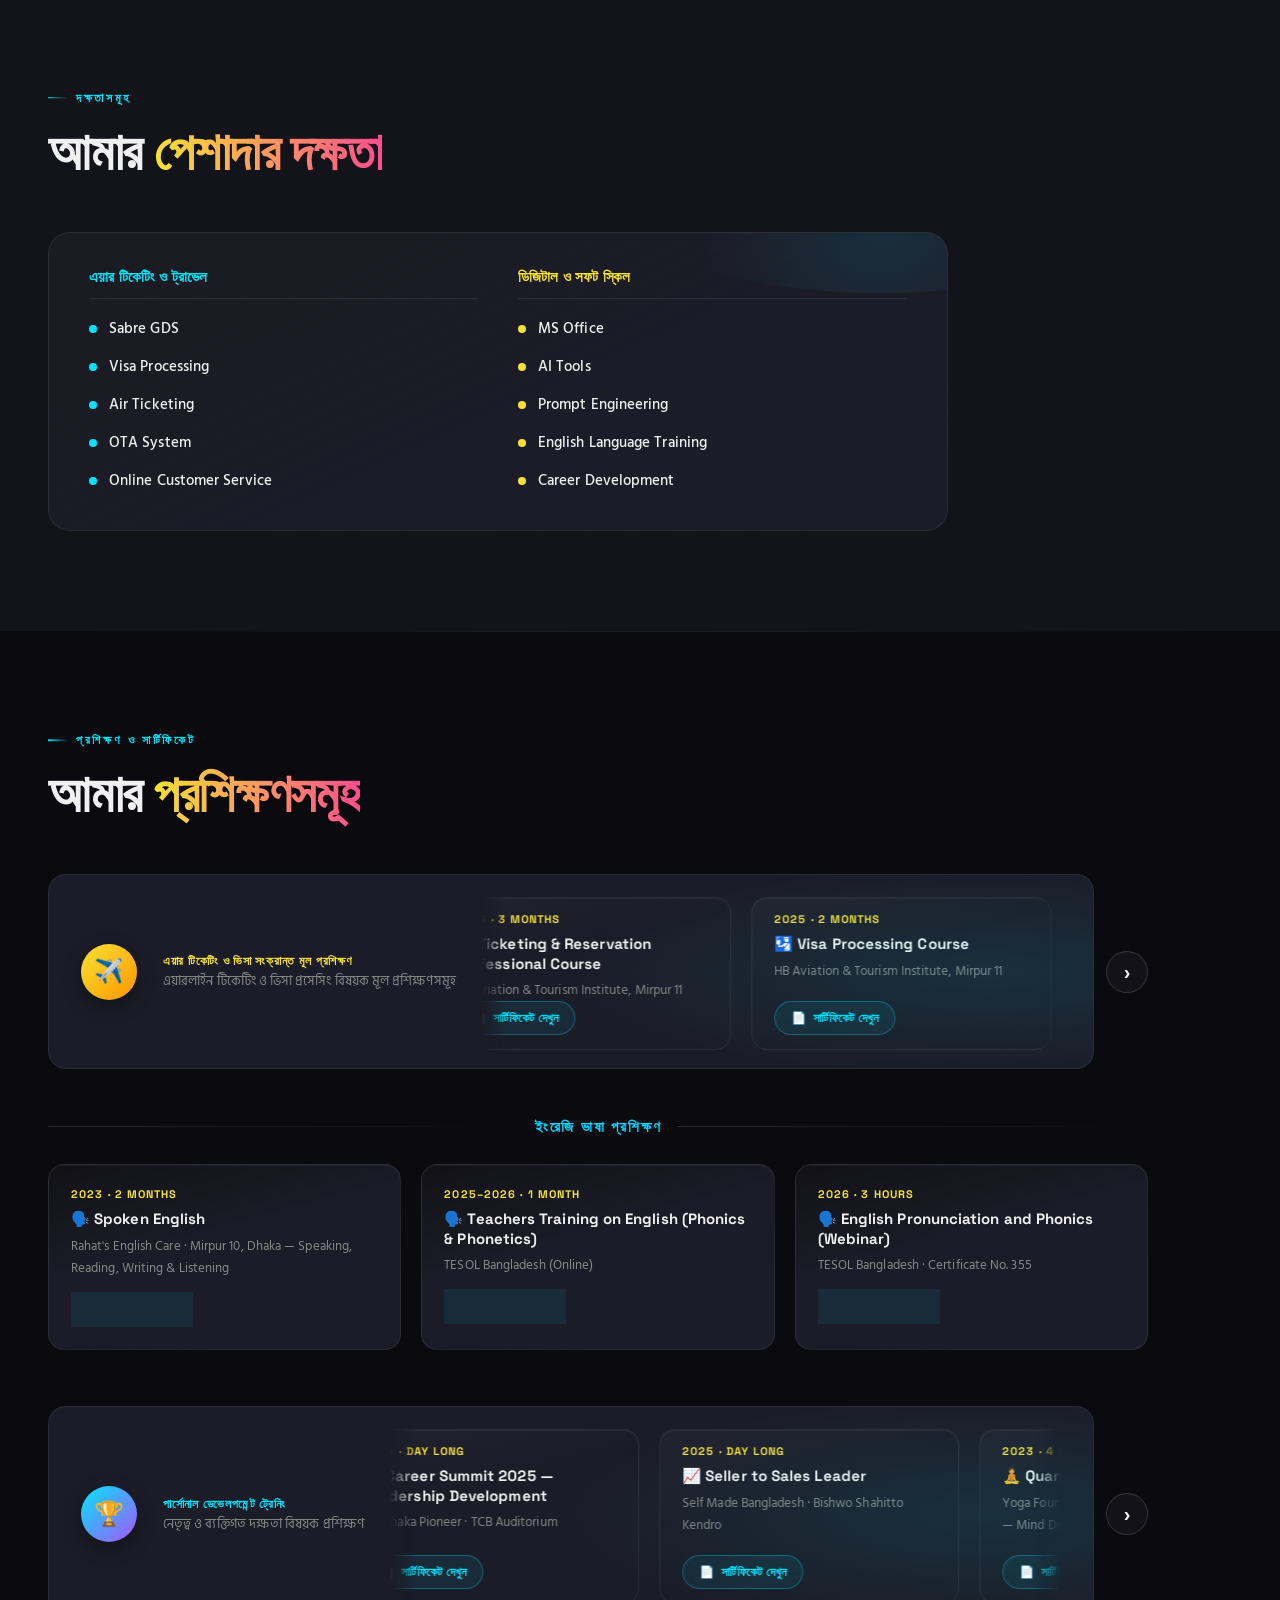
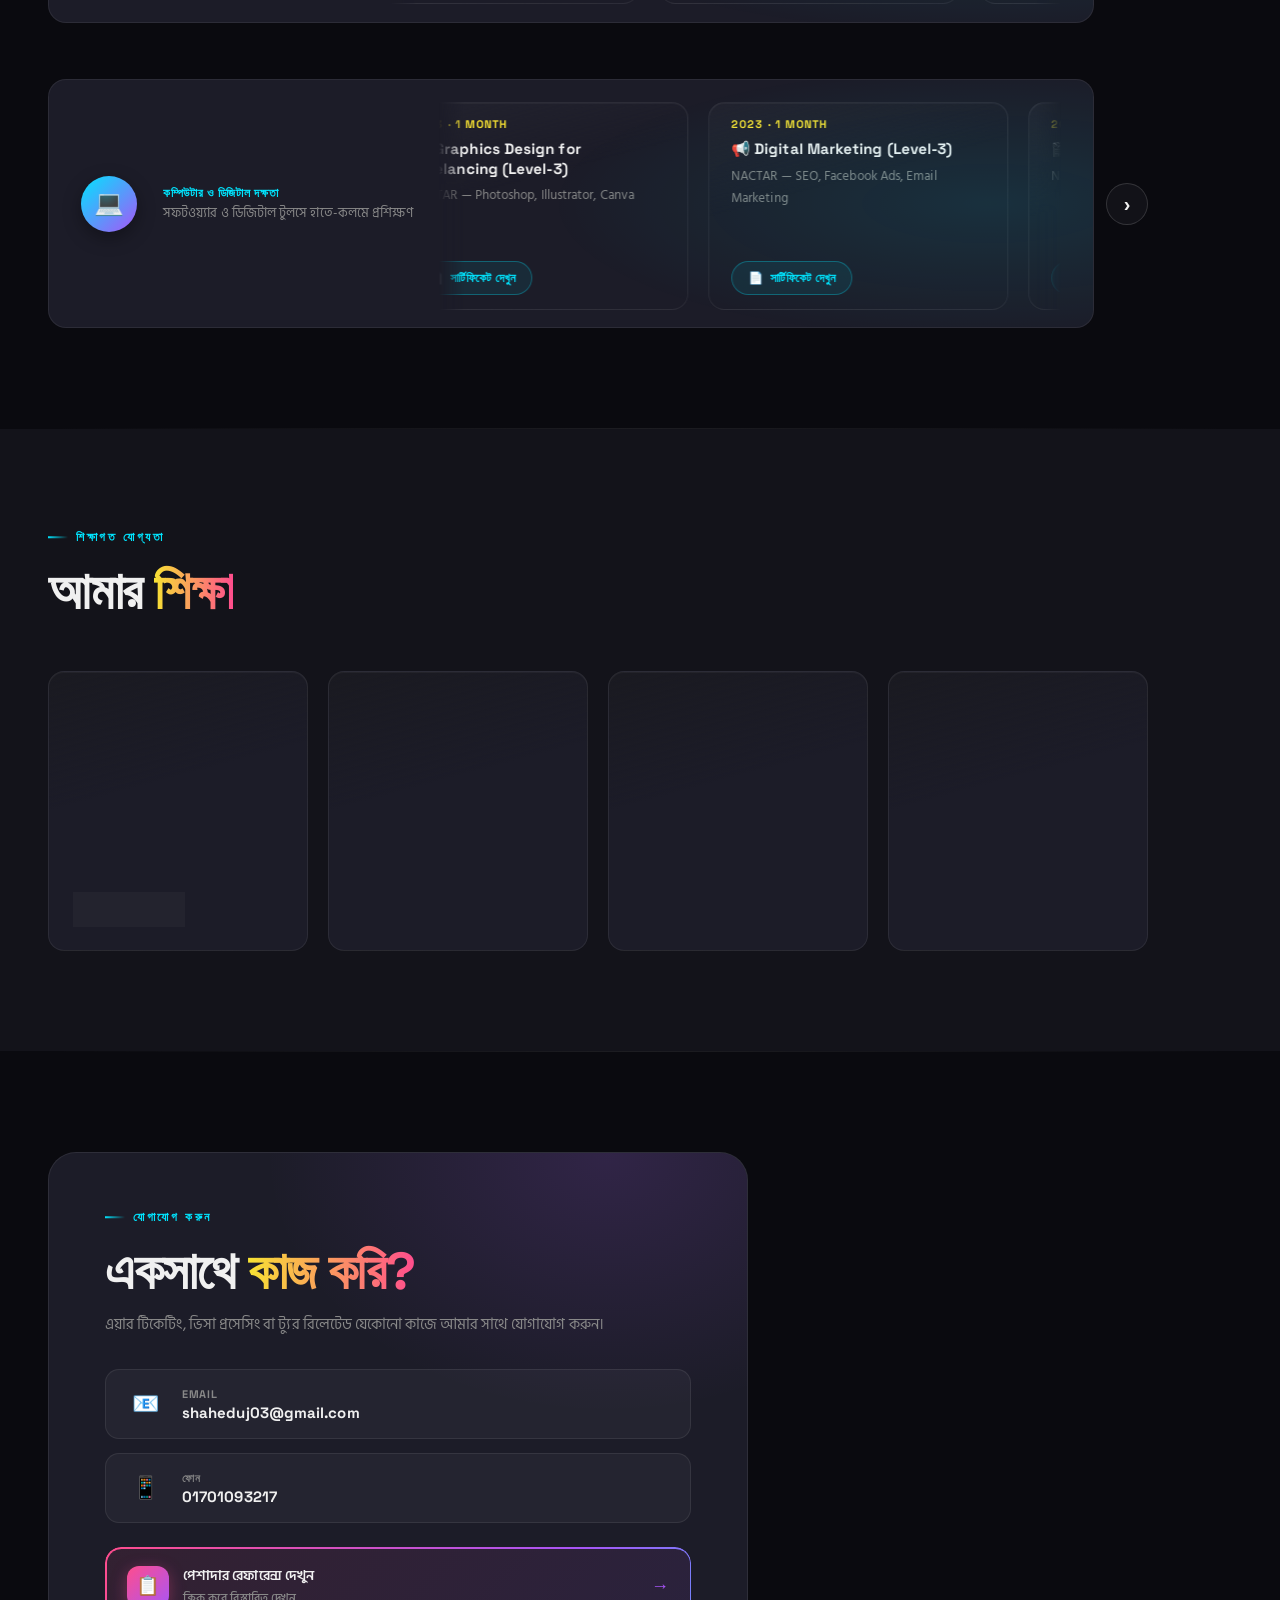
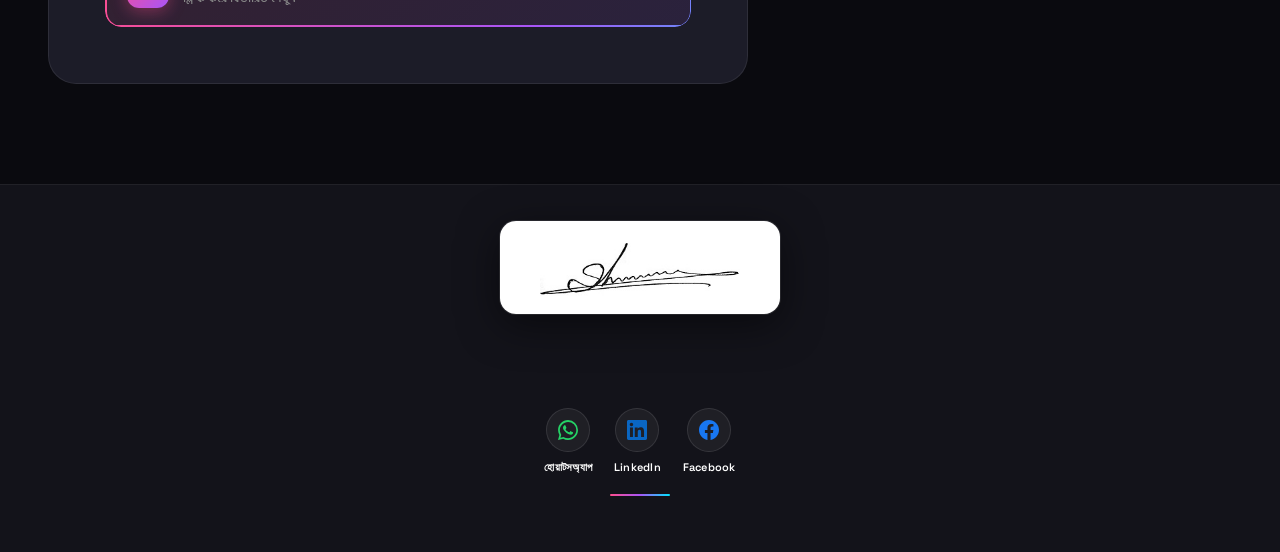
==== commit 8adc09aa: "Add files via upload" ====
--- a/index.html
+++ b/index.html
@@ -6,7 +6,6 @@
 <title>Shaheduj Jaman | Air Ticketing & Visa Executive</title>
 <meta name="description" content="সাহেদুজ জামান — এয়ার টিকেটিং ও ভিসা প্রসেসিং বিশেষজ্ঞ। Sabre GDS সার্টিফাইড। ১৯+ প্রফেশনাল কোর্স ও সার্টিফিকেট সহ পোর্টফোলিও।" />
 <link rel="canonical" href="https://shaheduj03-cloud.github.io/my-portfolio/" />
-<meta name="description" lang="en" content="Shaheduj Jaman — Air Ticketing & Visa Processing Specialist. Sabre GDS Expert. Portfolio with 19+ professional courses and certifications." />
 
 <!-- Favicon -->
 <link rel="icon" type="image/jpeg" href="photo-1.jpg" />
@@ -912,7 +911,7 @@
       <div class="hero-photo-glow"></div>
       <div class="hero-photo-ring"></div>
       <div class="hero-photo-frame">
-        <img src="photo-1.jpg" alt="Shaheduj Jaman" />
+        <img src="photo-1.jpg" alt="Shaheduj Jaman" width="300" height="300" />
       </div>
       <div class="hero-photo-badge">✈️</div>
     </div>
@@ -931,7 +930,7 @@
     <div class="about-card">
       <div class="about-avatar">
         <div class="about-avatar-ring"></div>
-        <img src="photo-2.jpg" alt="Shaheduj Jaman" />
+        <img src="photo-2.jpg" alt="Shaheduj Jaman" width="120" height="120" />
       </div>
       <h3 class="bn">সাহেদুজ জামান</h3>
       <h3 class="en">Shaheduj Jaman</h3>
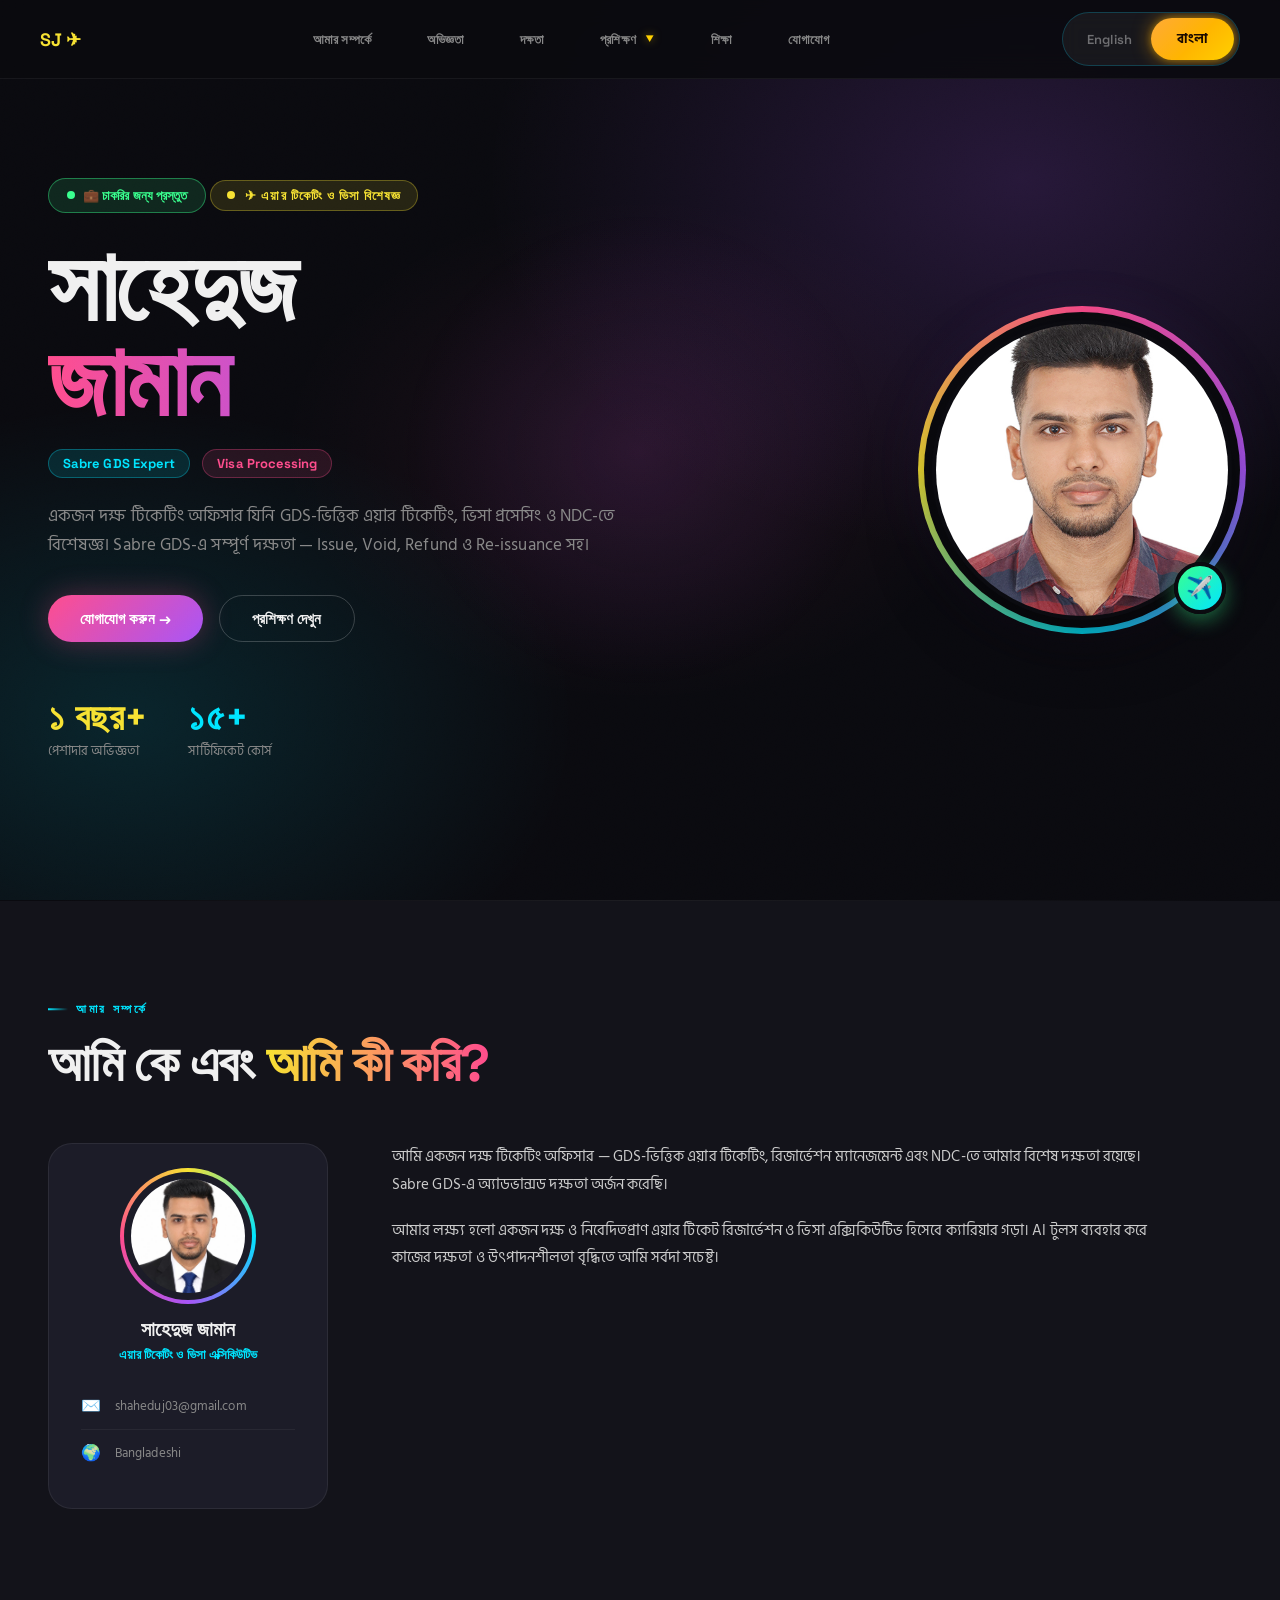
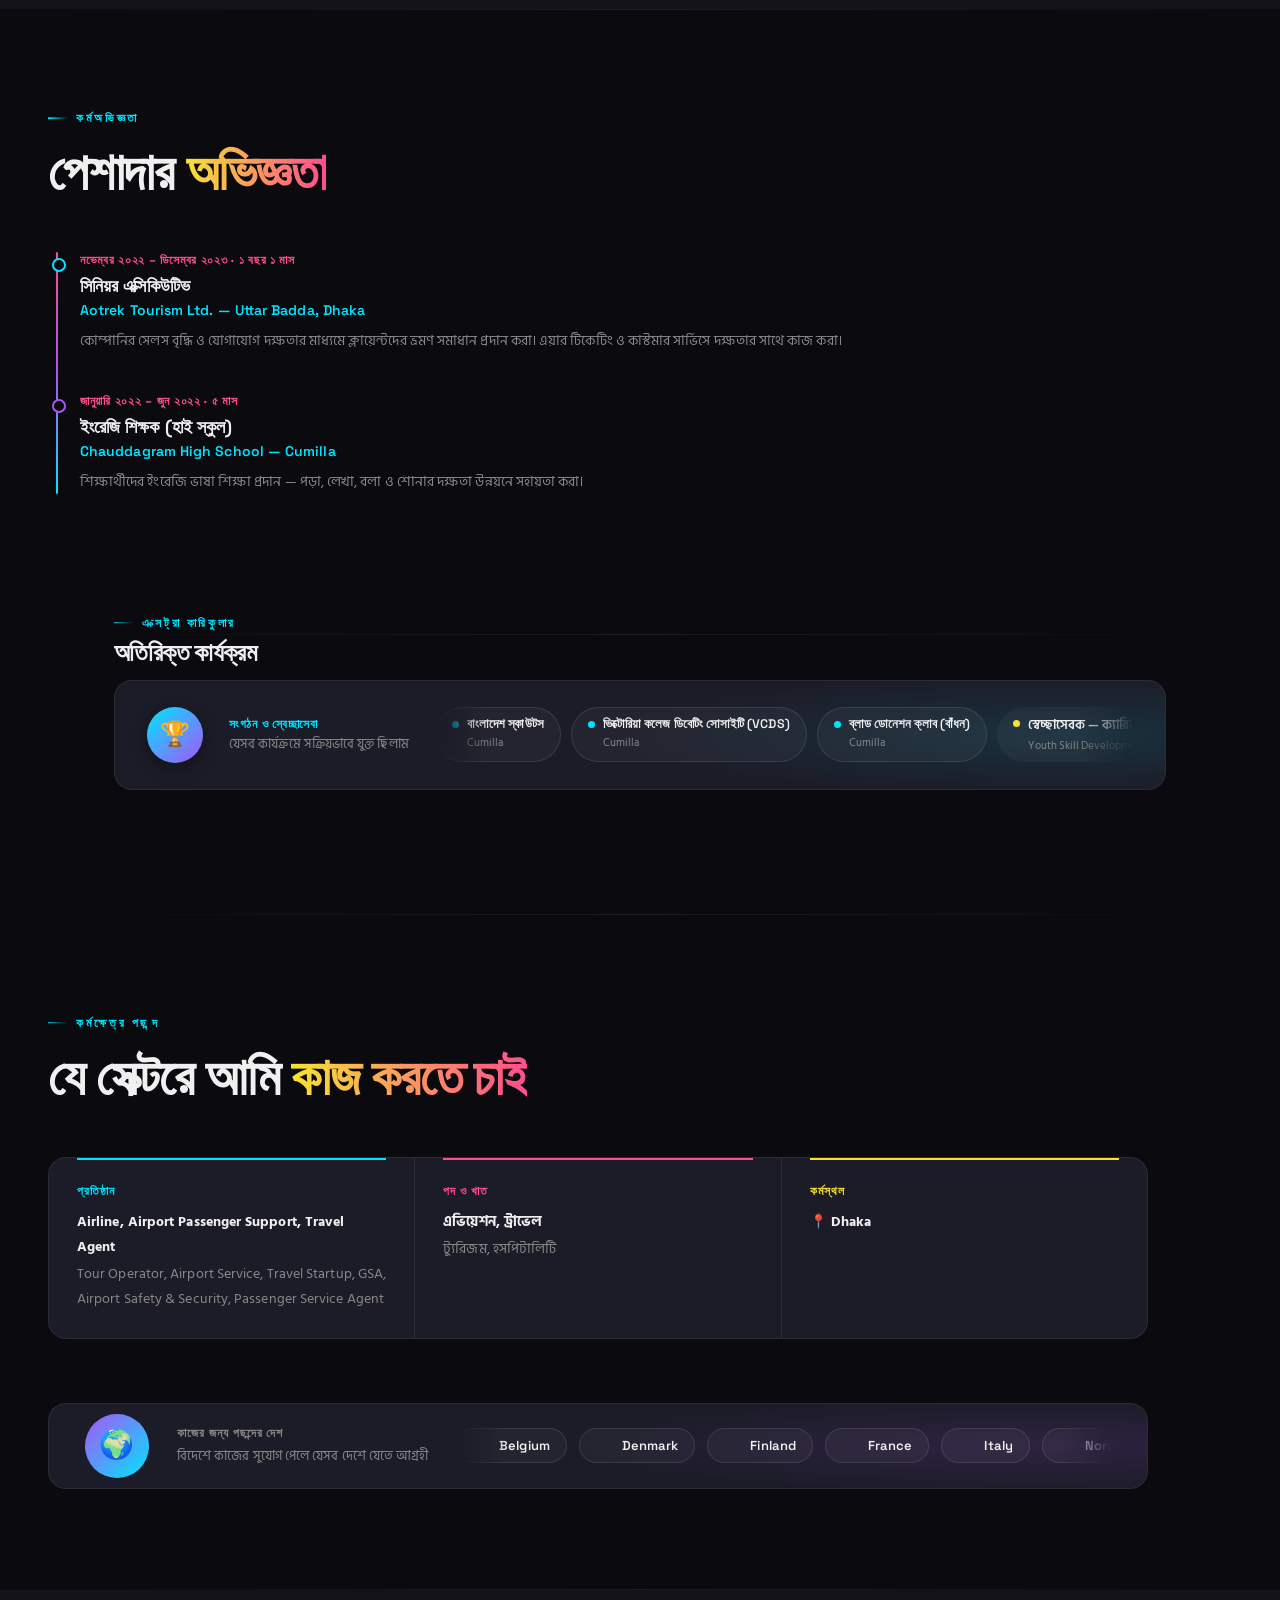
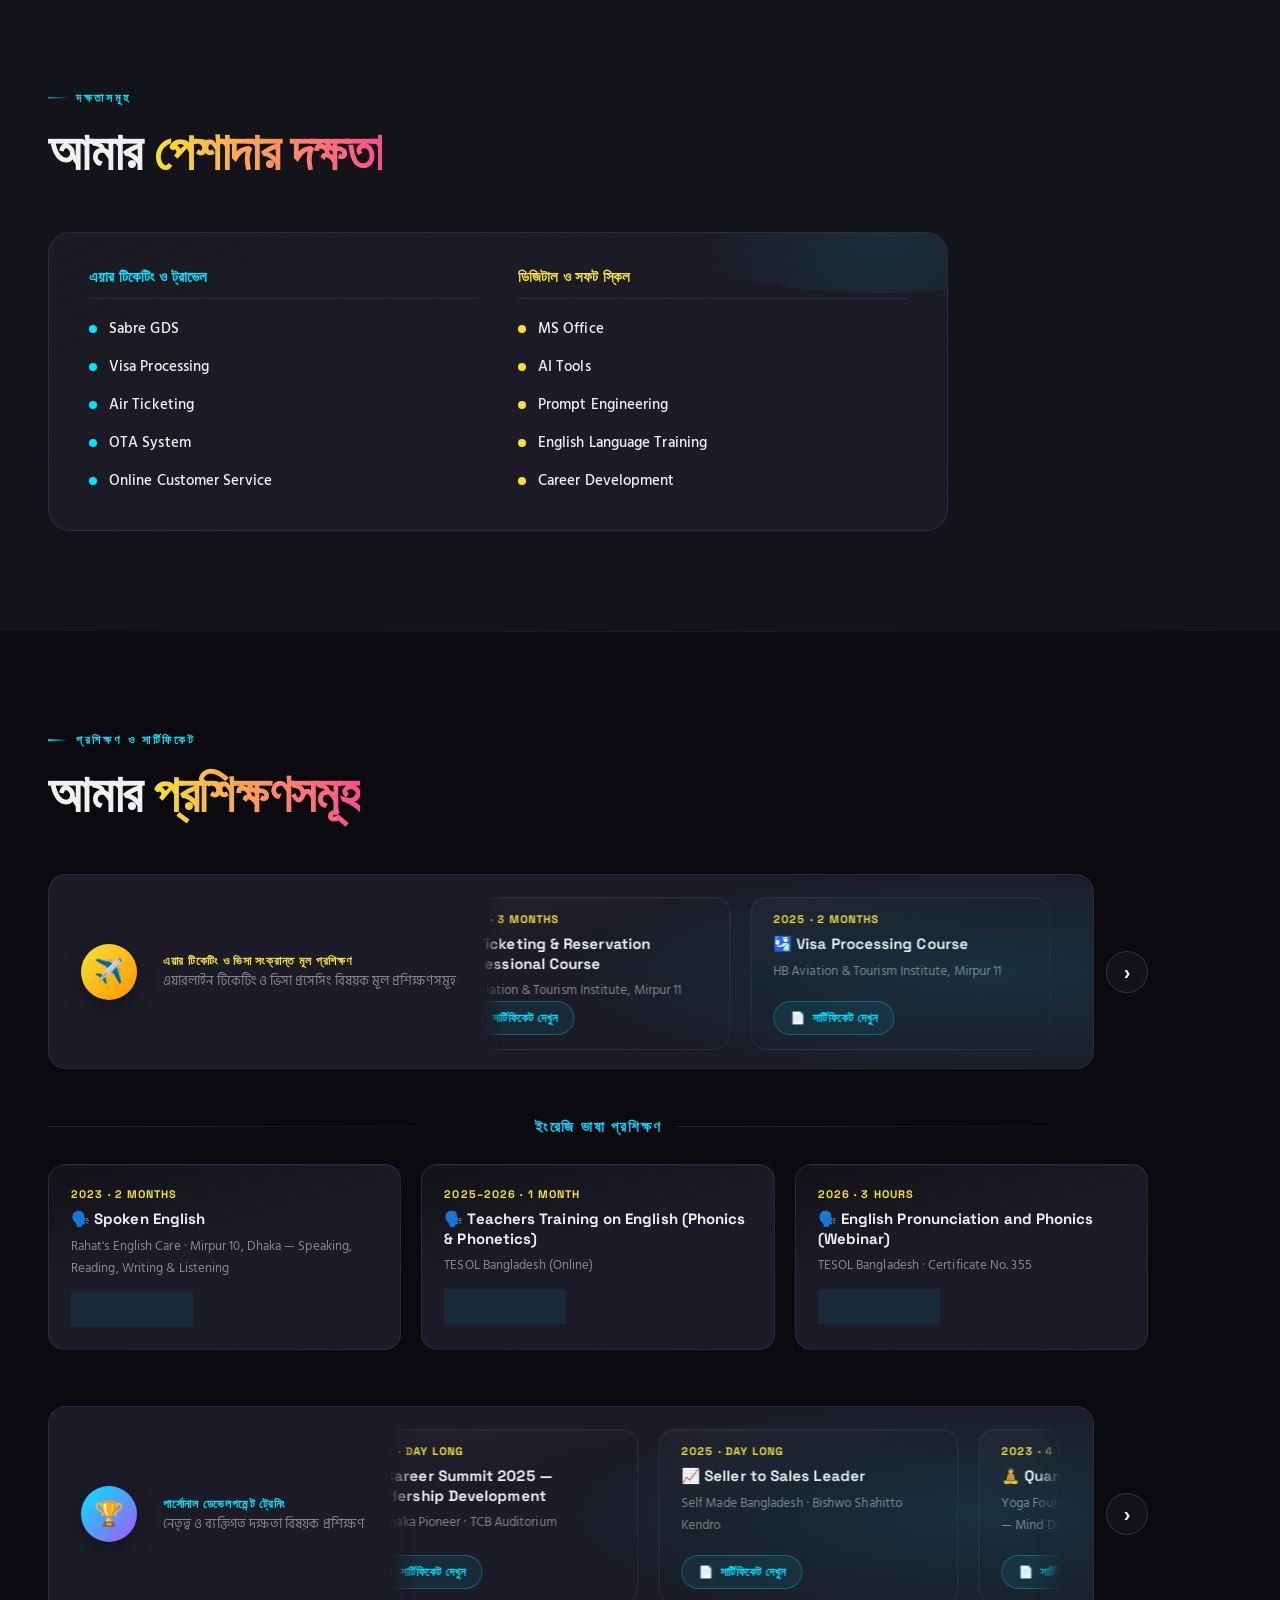
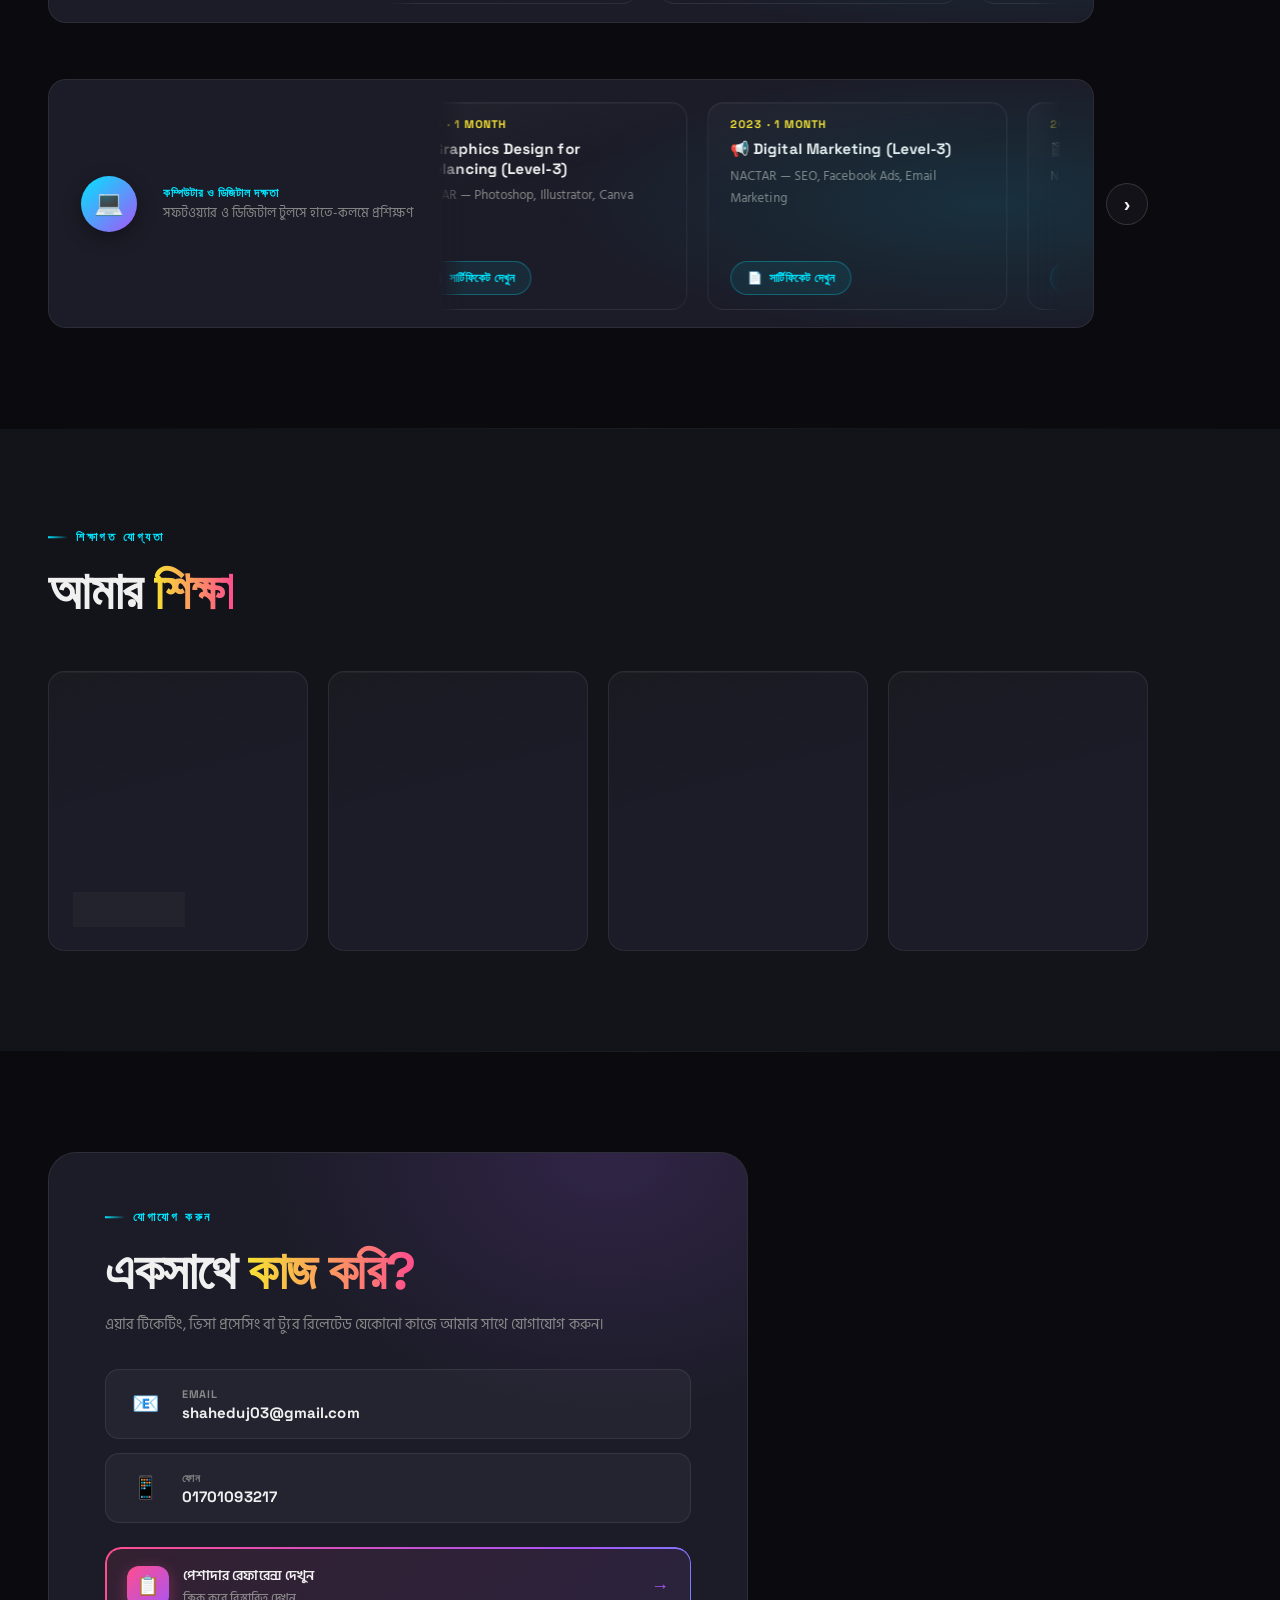
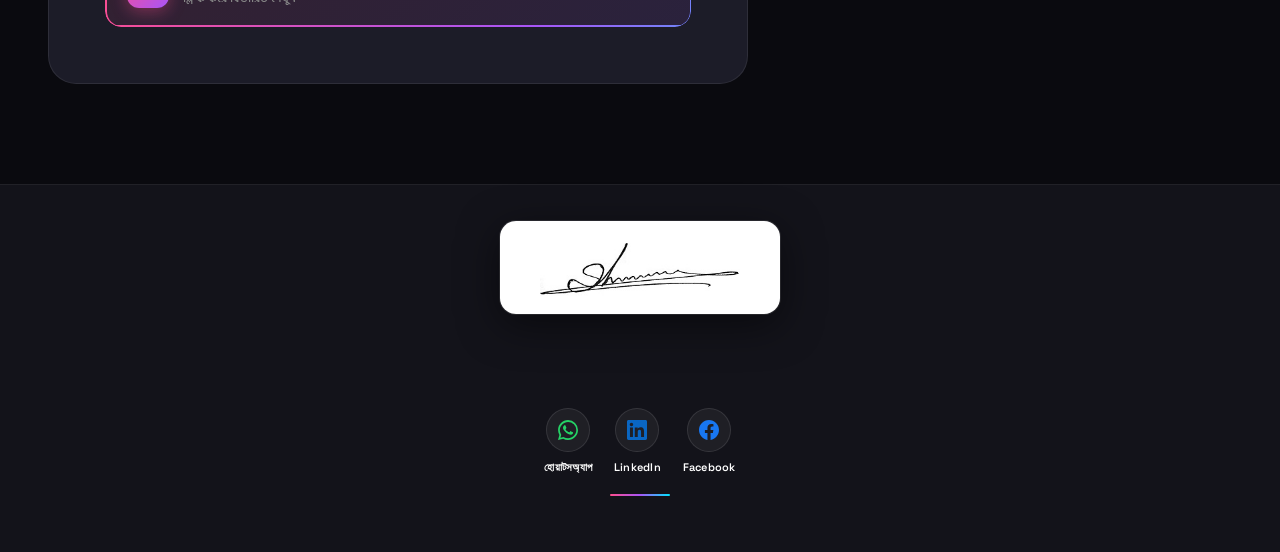
==== commit 9a278a20: "Add files via upload" ====
--- a/index.html
+++ b/index.html
@@ -1404,8 +1404,8 @@
           <span class="en">🎓 Academic Reference</span>
         </div>
         <div class="ref-person-contact">
-          <a href="tel:+8801786469878" class="ref-contact-row"><span class="icon">📱</span><span class="text">01786469878</span></a>
-          <a href="mailto:hbaviationbd@gmail.com" class="ref-contact-row"><span class="icon">📧</span><span class="text">hbaviationbd@gmail.com</span></a>
+          <a href="tel:+8801716680447" class="ref-contact-row"><span class="icon">📱</span><span class="text">01716680447</span></a>
+          <a href="mailto:zaki.s.bari@gmail.com" class="ref-contact-row"><span class="icon">📧</span><span class="text">zaki.s.bari@gmail.com</span></a>
           <div class="ref-contact-row address"><span class="icon">📍</span><span class="text">Plot-9, Road-4, Section-7, Mirpur, Dhaka 1216</span></div>
         </div>
       </div>
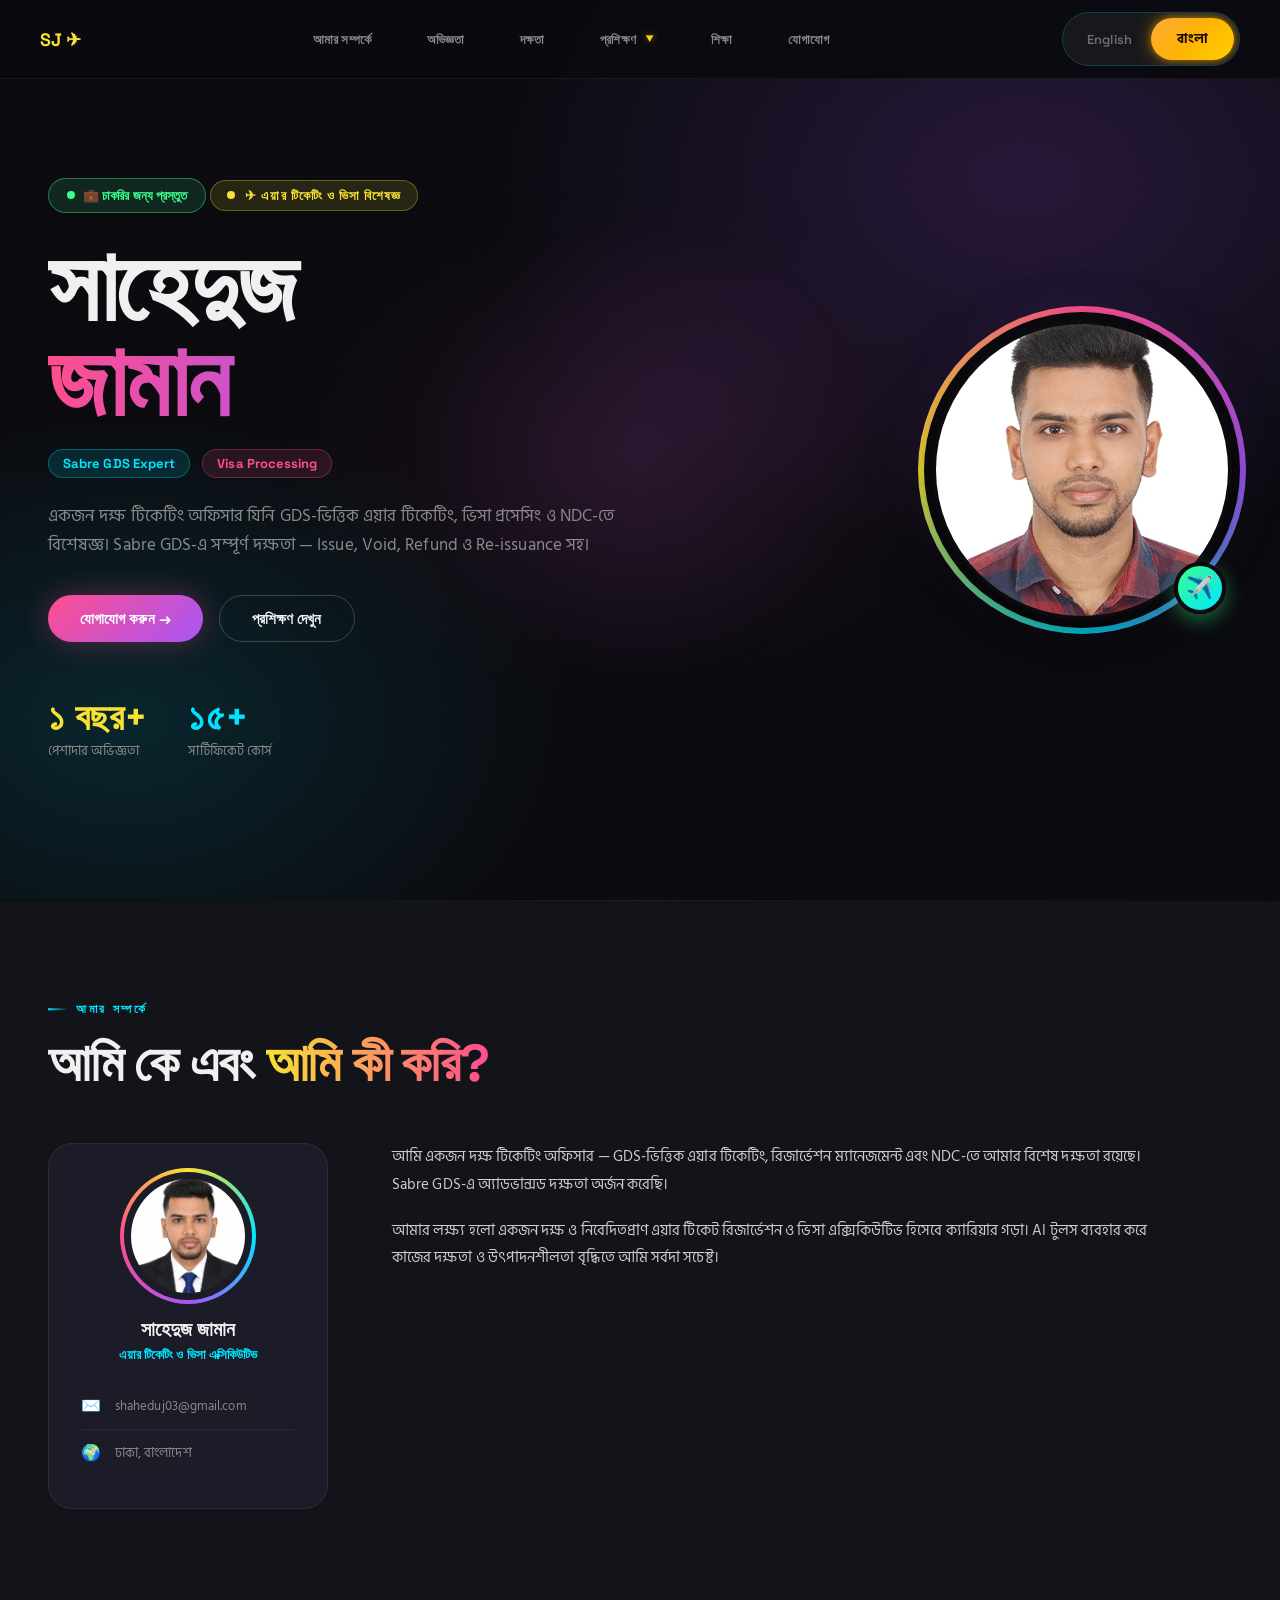
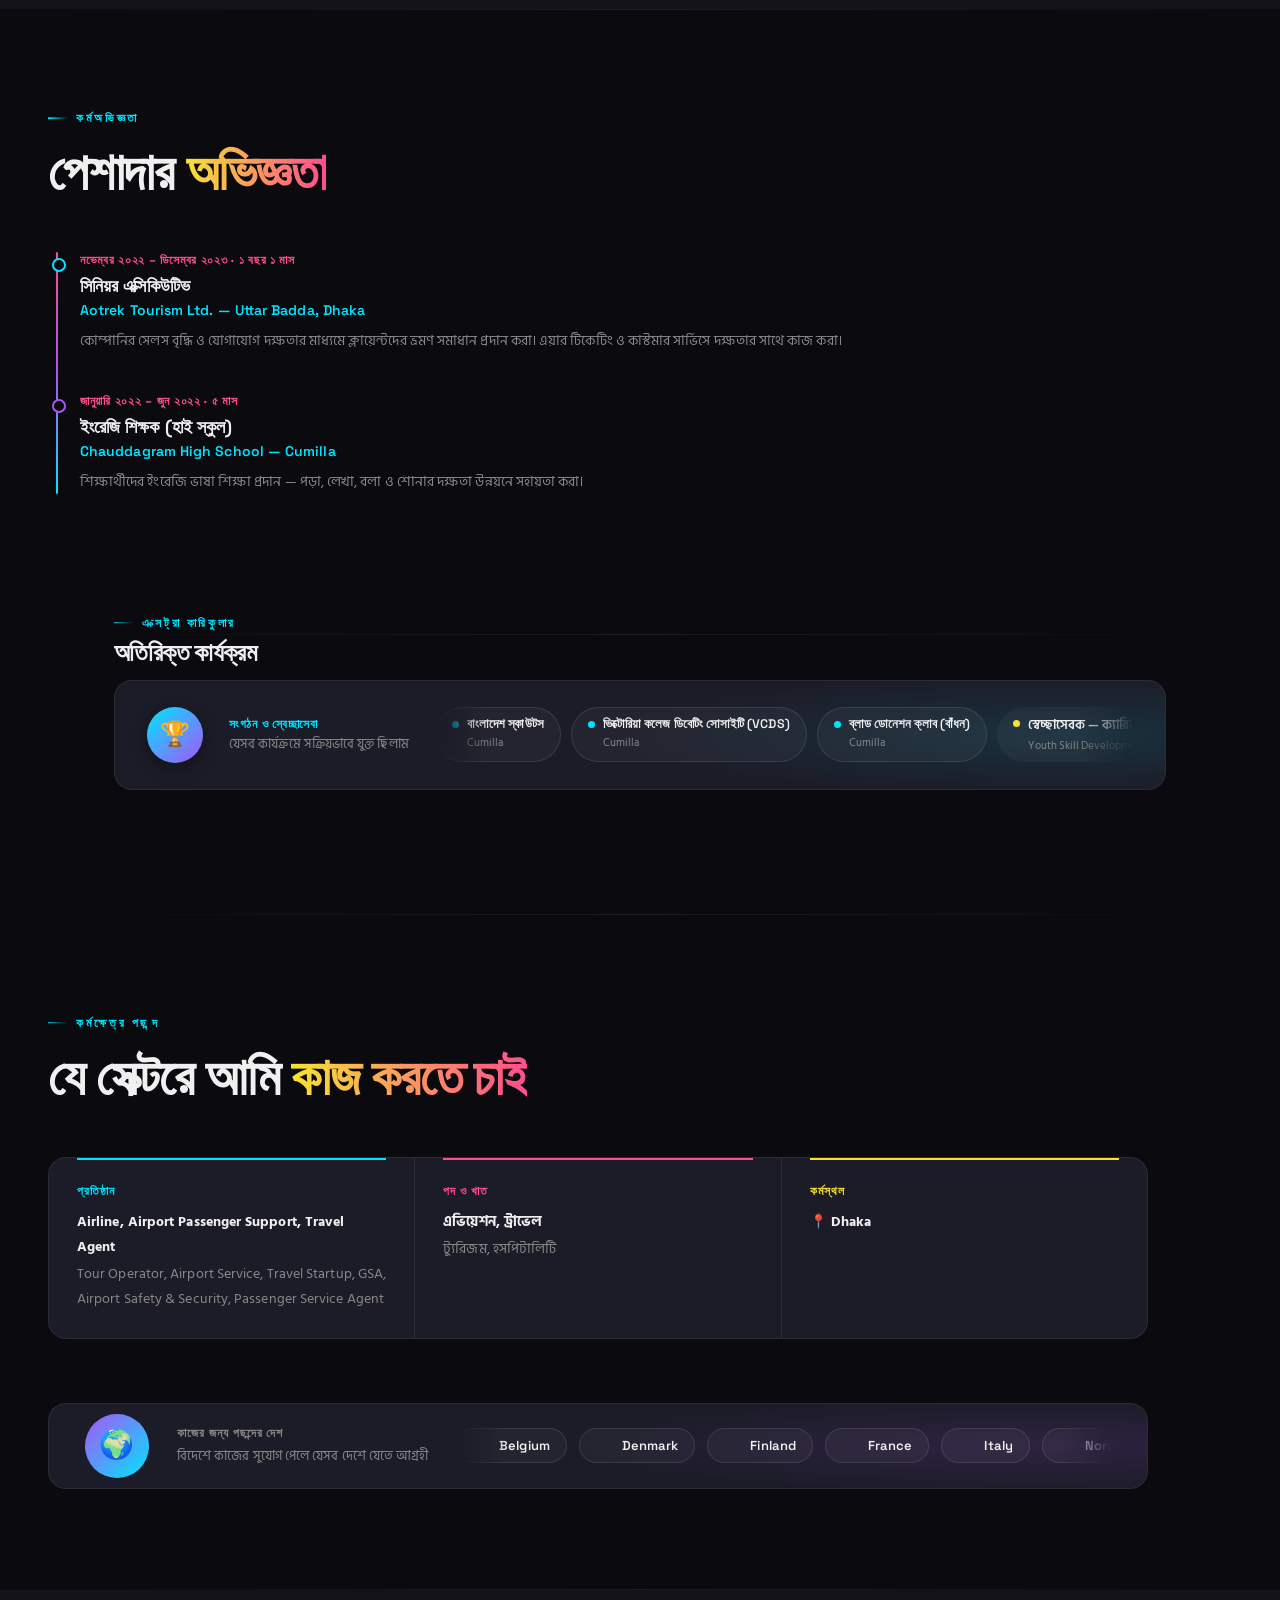
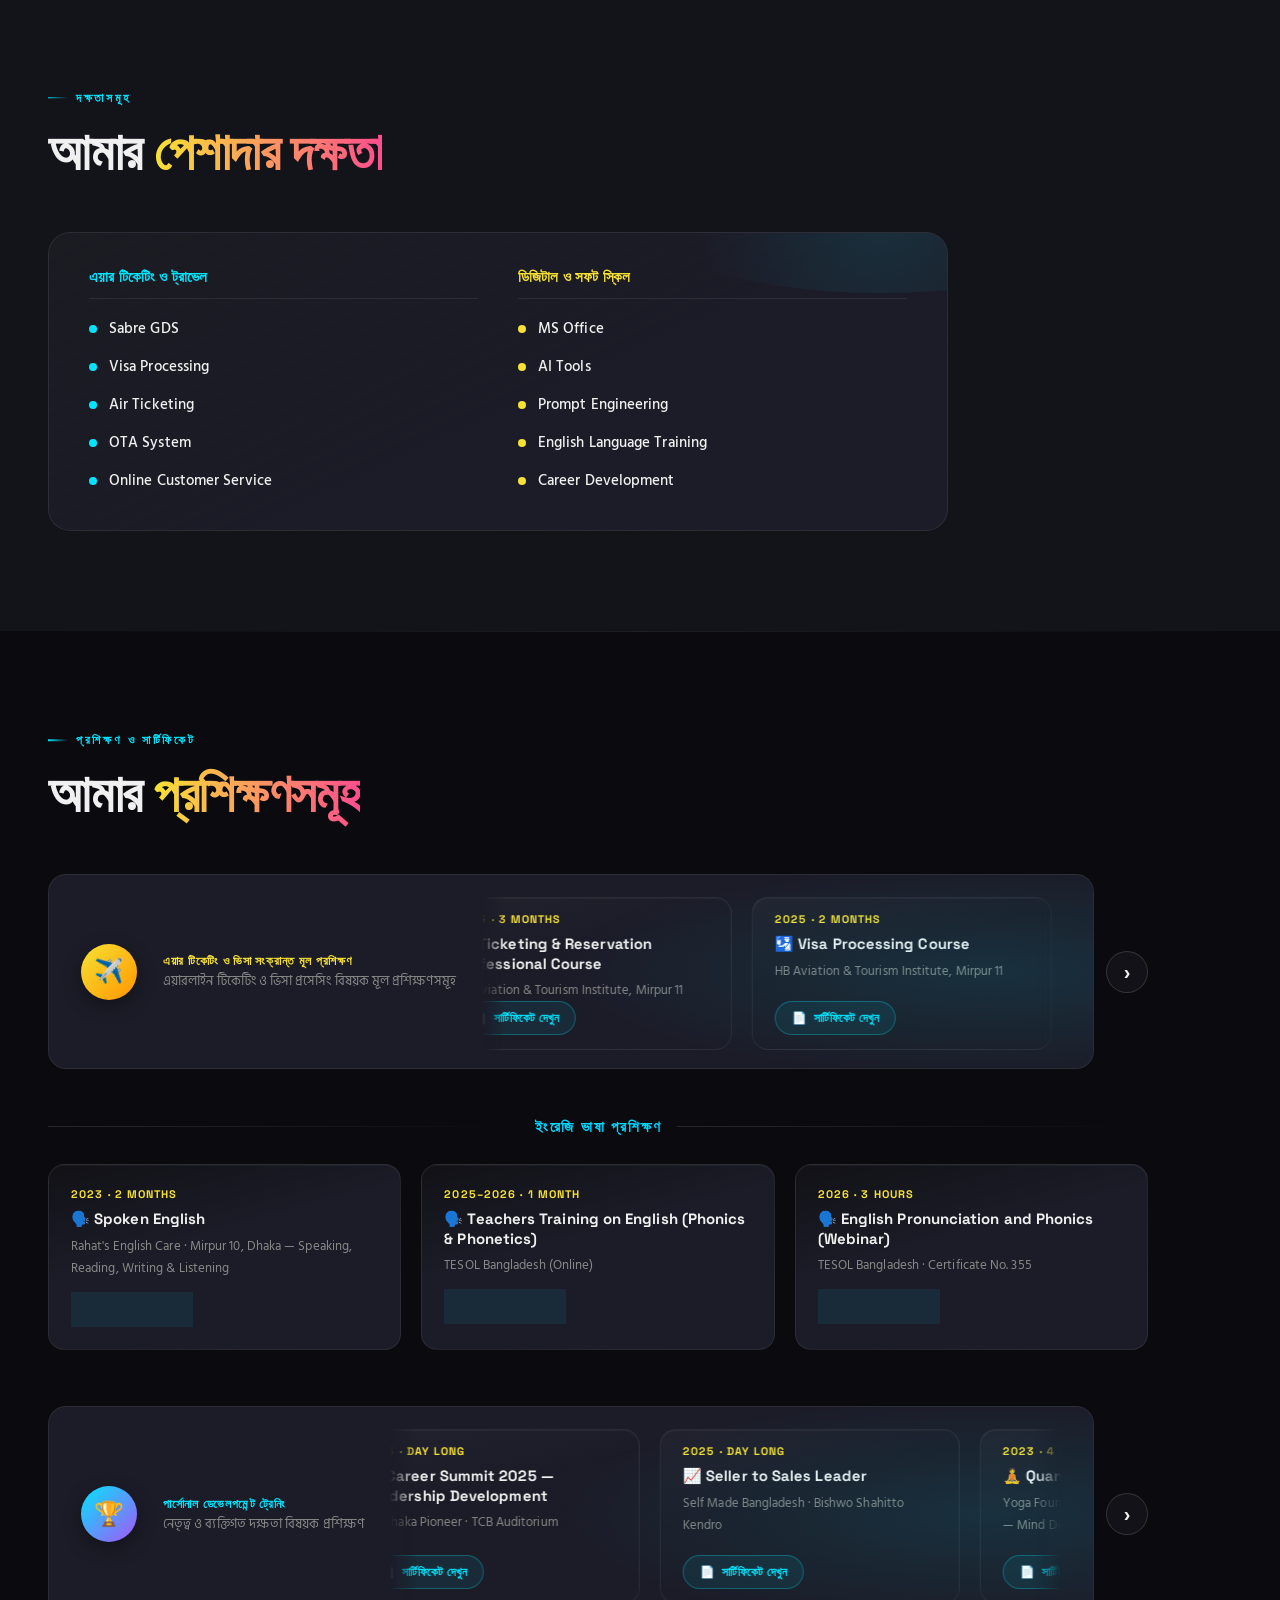
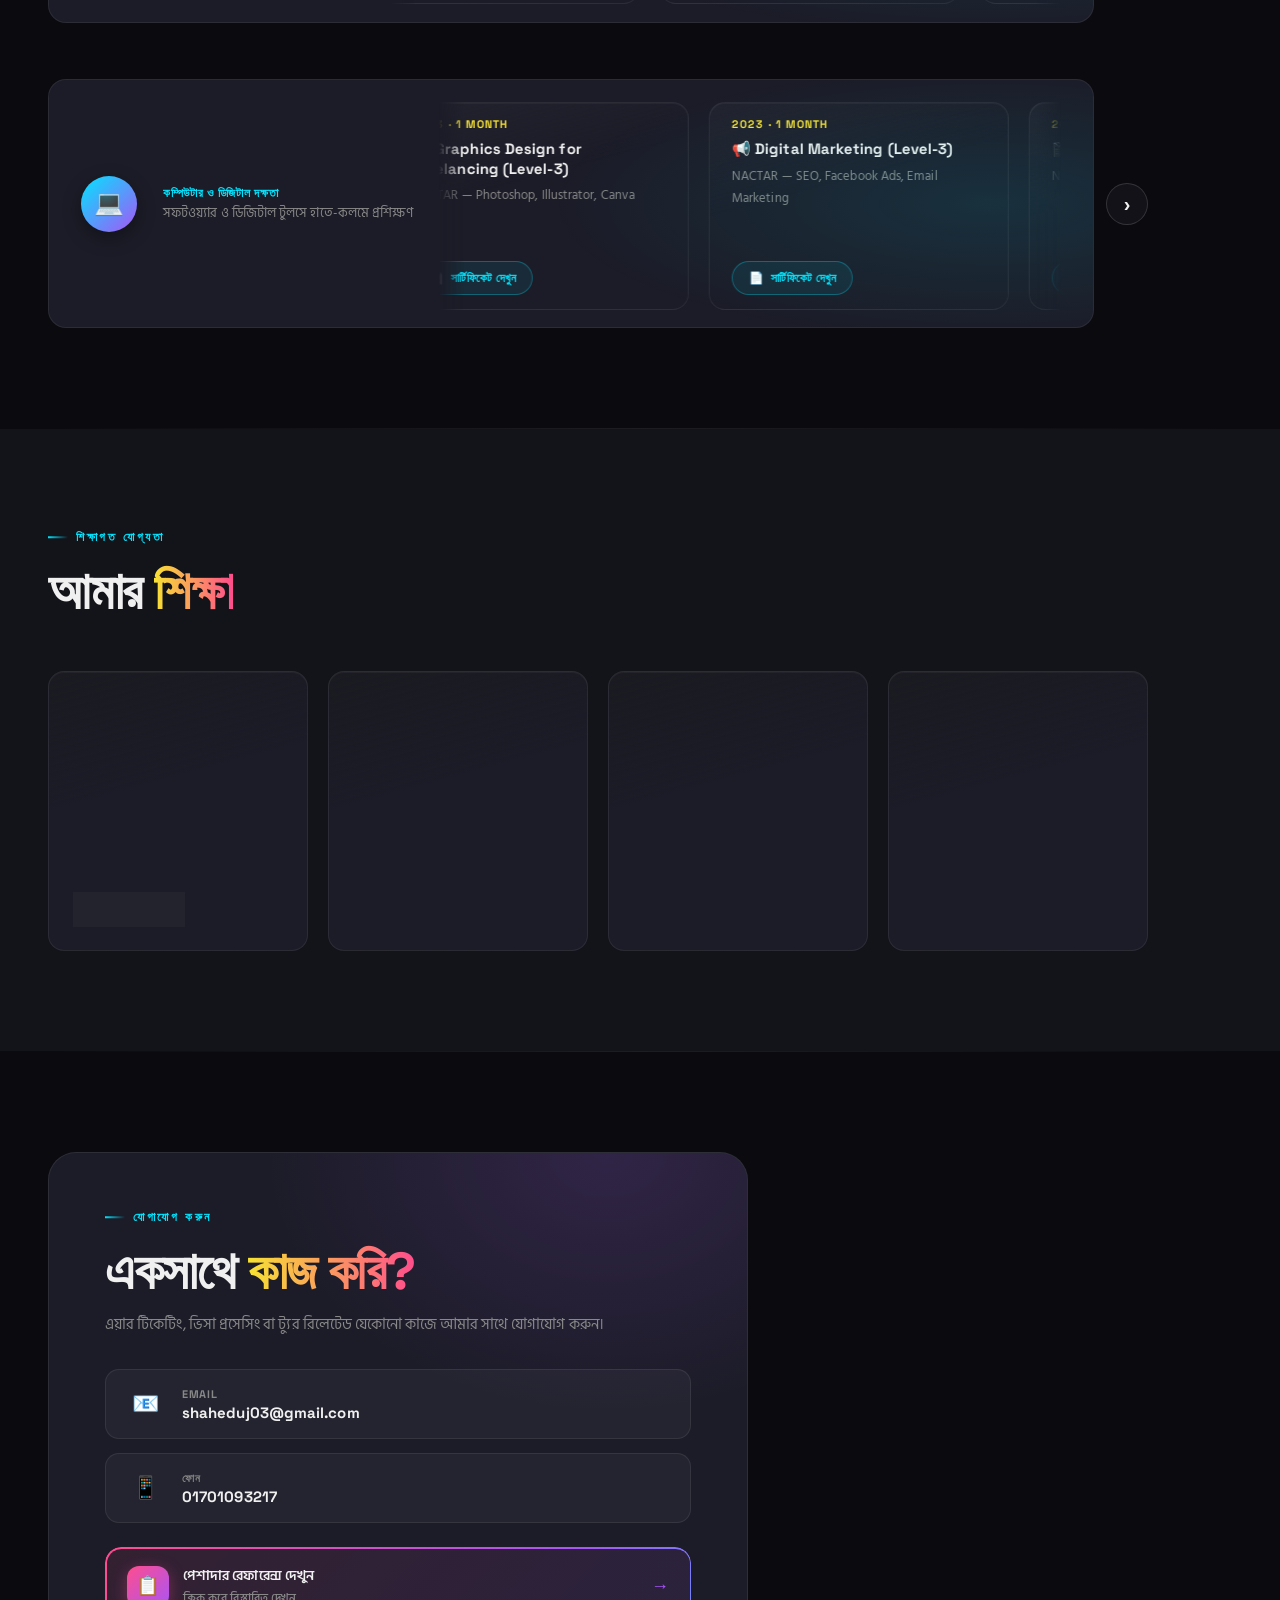
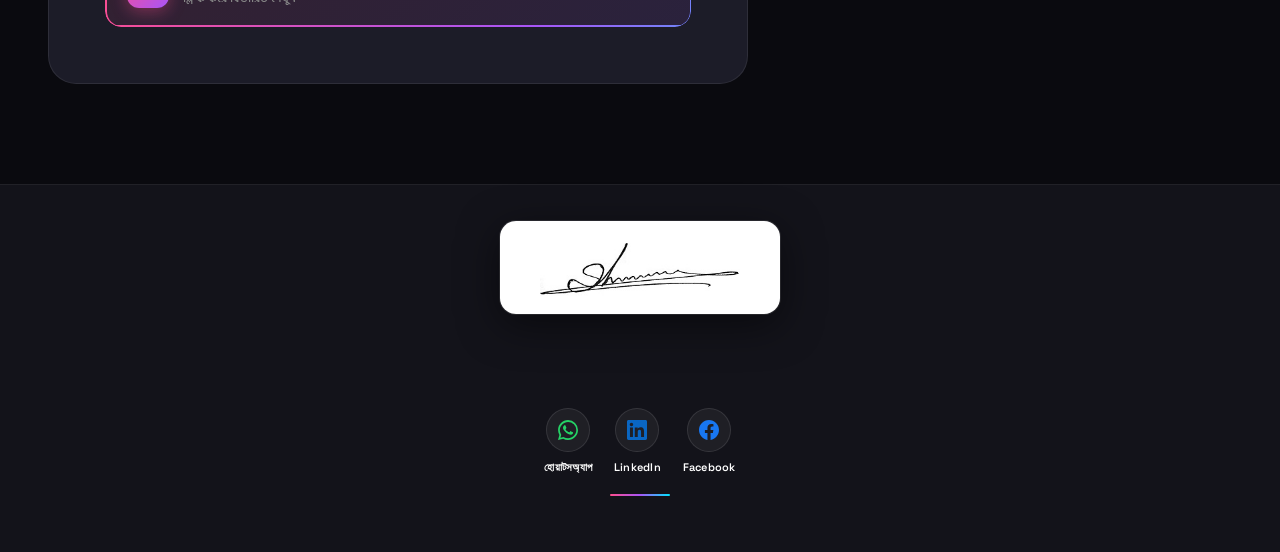
==== commit c3d7f8de: "Add files via upload" ====
--- a/index.html
+++ b/index.html
@@ -937,7 +937,7 @@
       <div class="role bn">এয়ার টিকেটিং ও ভিসা এক্সিকিউটিভ</div>
       <div class="role en">Air Ticketing & Visa Executive</div>
       <div class="info-row"><span class="ico">✉️</span><span class="txt">shaheduj03@gmail.com</span></div>
-      <div class="info-row"><span class="ico">🌍</span><span class="txt">Bangladeshi</span></div>
+      <div class="info-row"><span class="ico">🌍</span><span class="txt">ঢাকা, বাংলাদেশ</span></div>
     </div>
     <div class="about-text">
       <p class="bn">আমি একজন দক্ষ টিকেটিং অফিসার — GDS-ভিত্তিক এয়ার টিকেটিং, রিজার্ভেশন ম্যানেজমেন্ট এবং NDC-তে আমার বিশেষ দক্ষতা রয়েছে। Sabre GDS-এ অ্যাডভান্সড দক্ষতা অর্জন করেছি।</p>
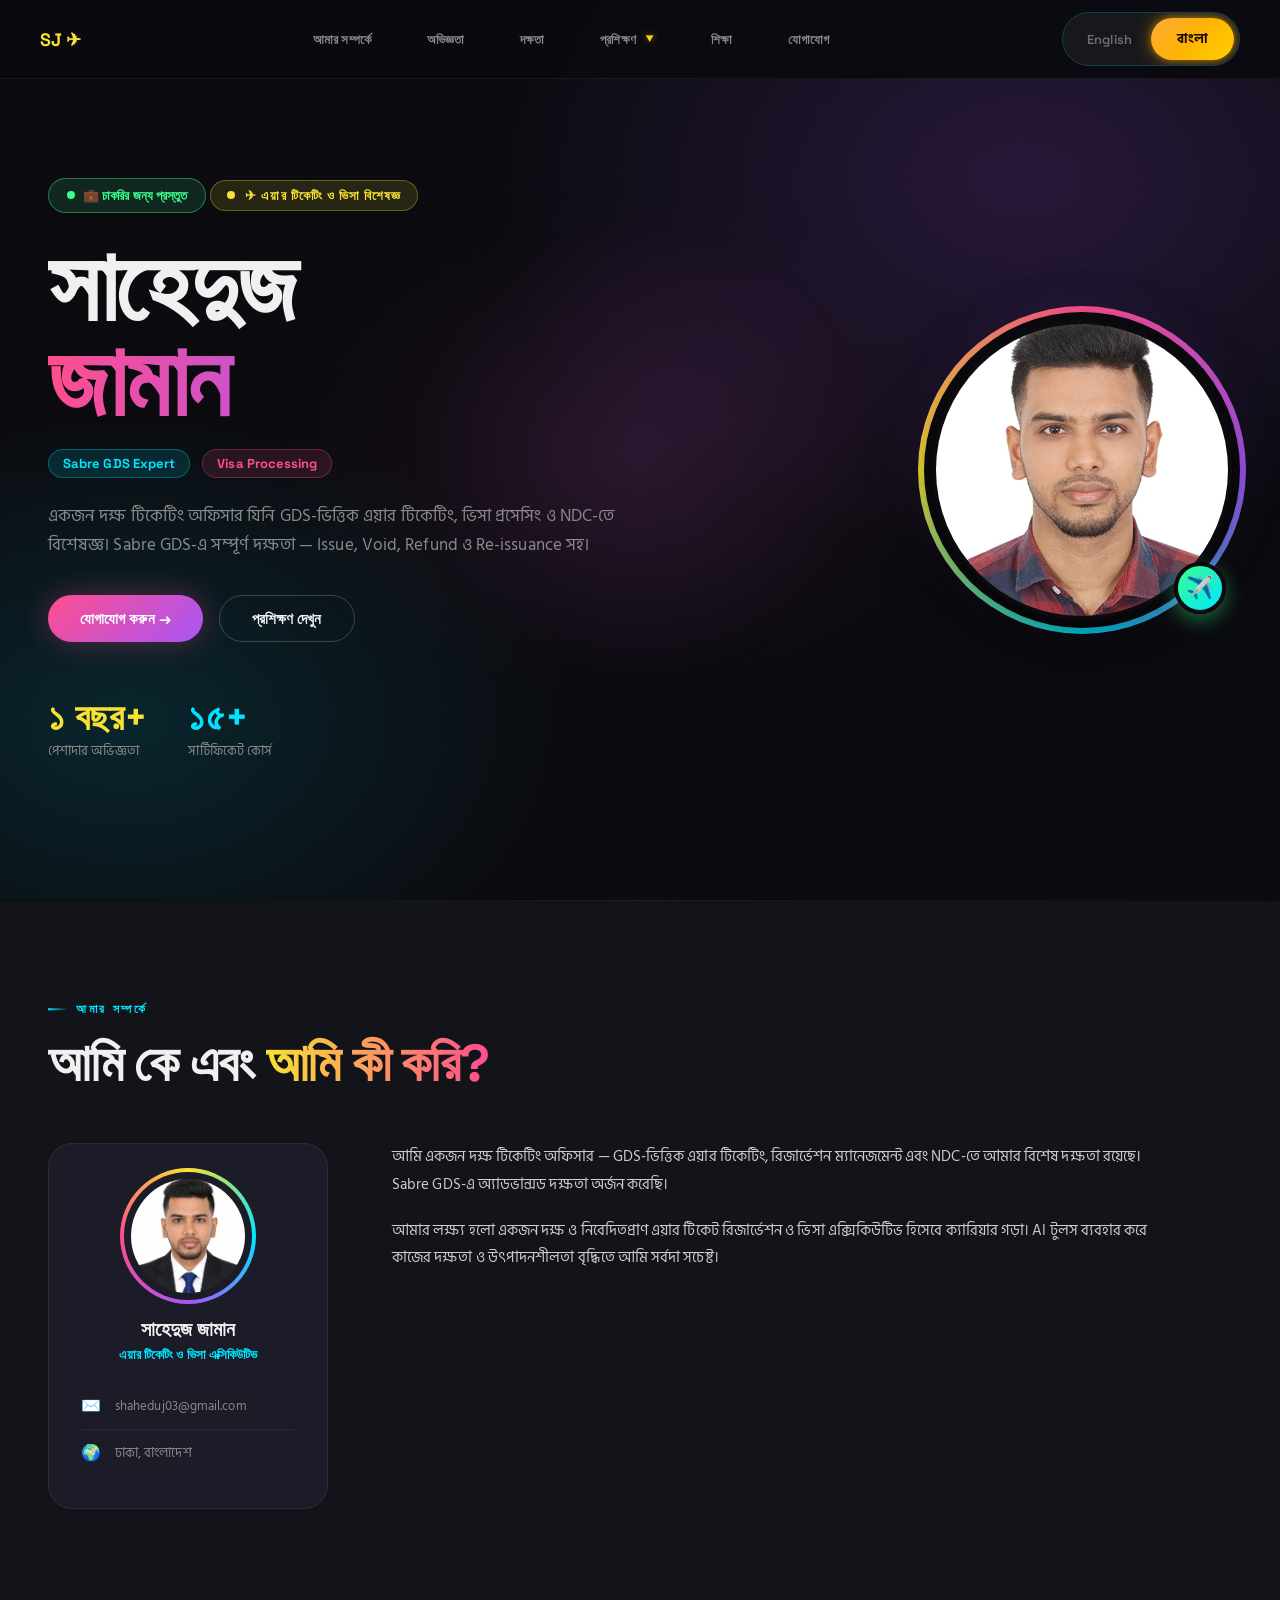
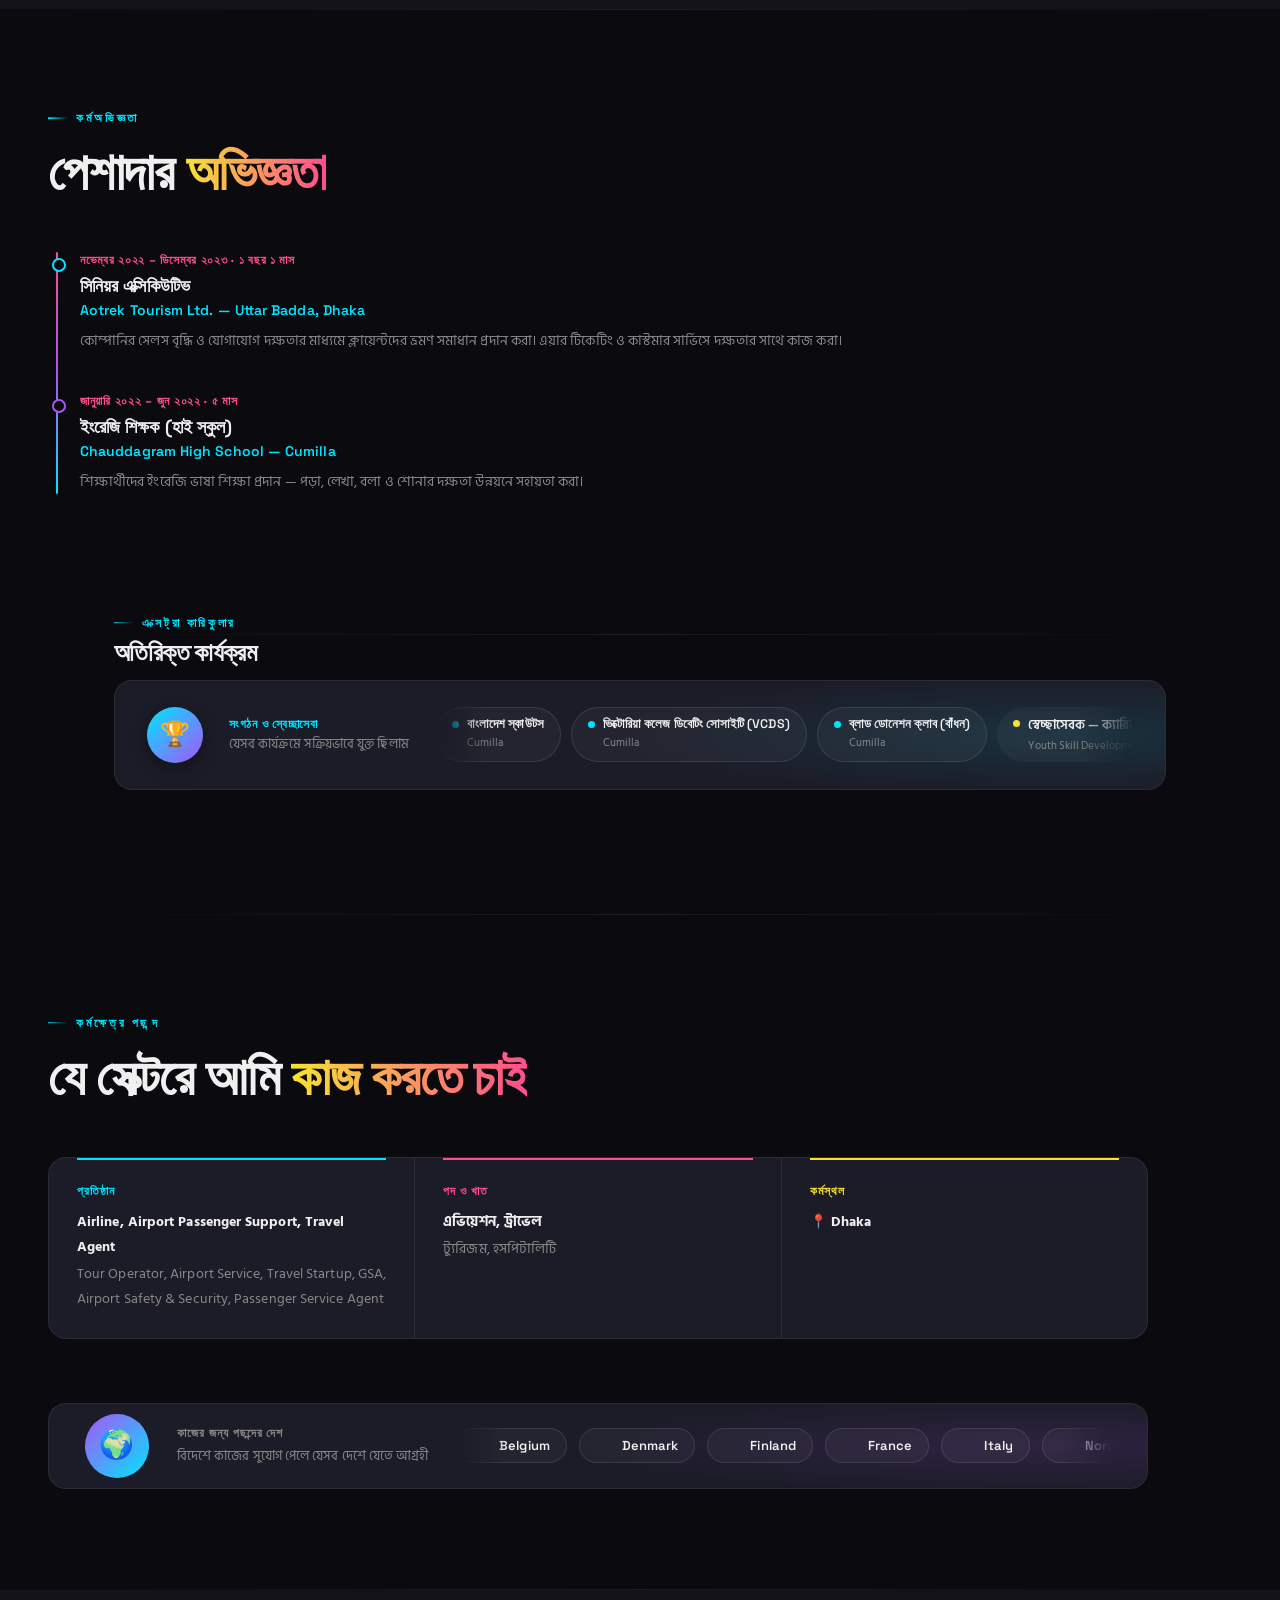
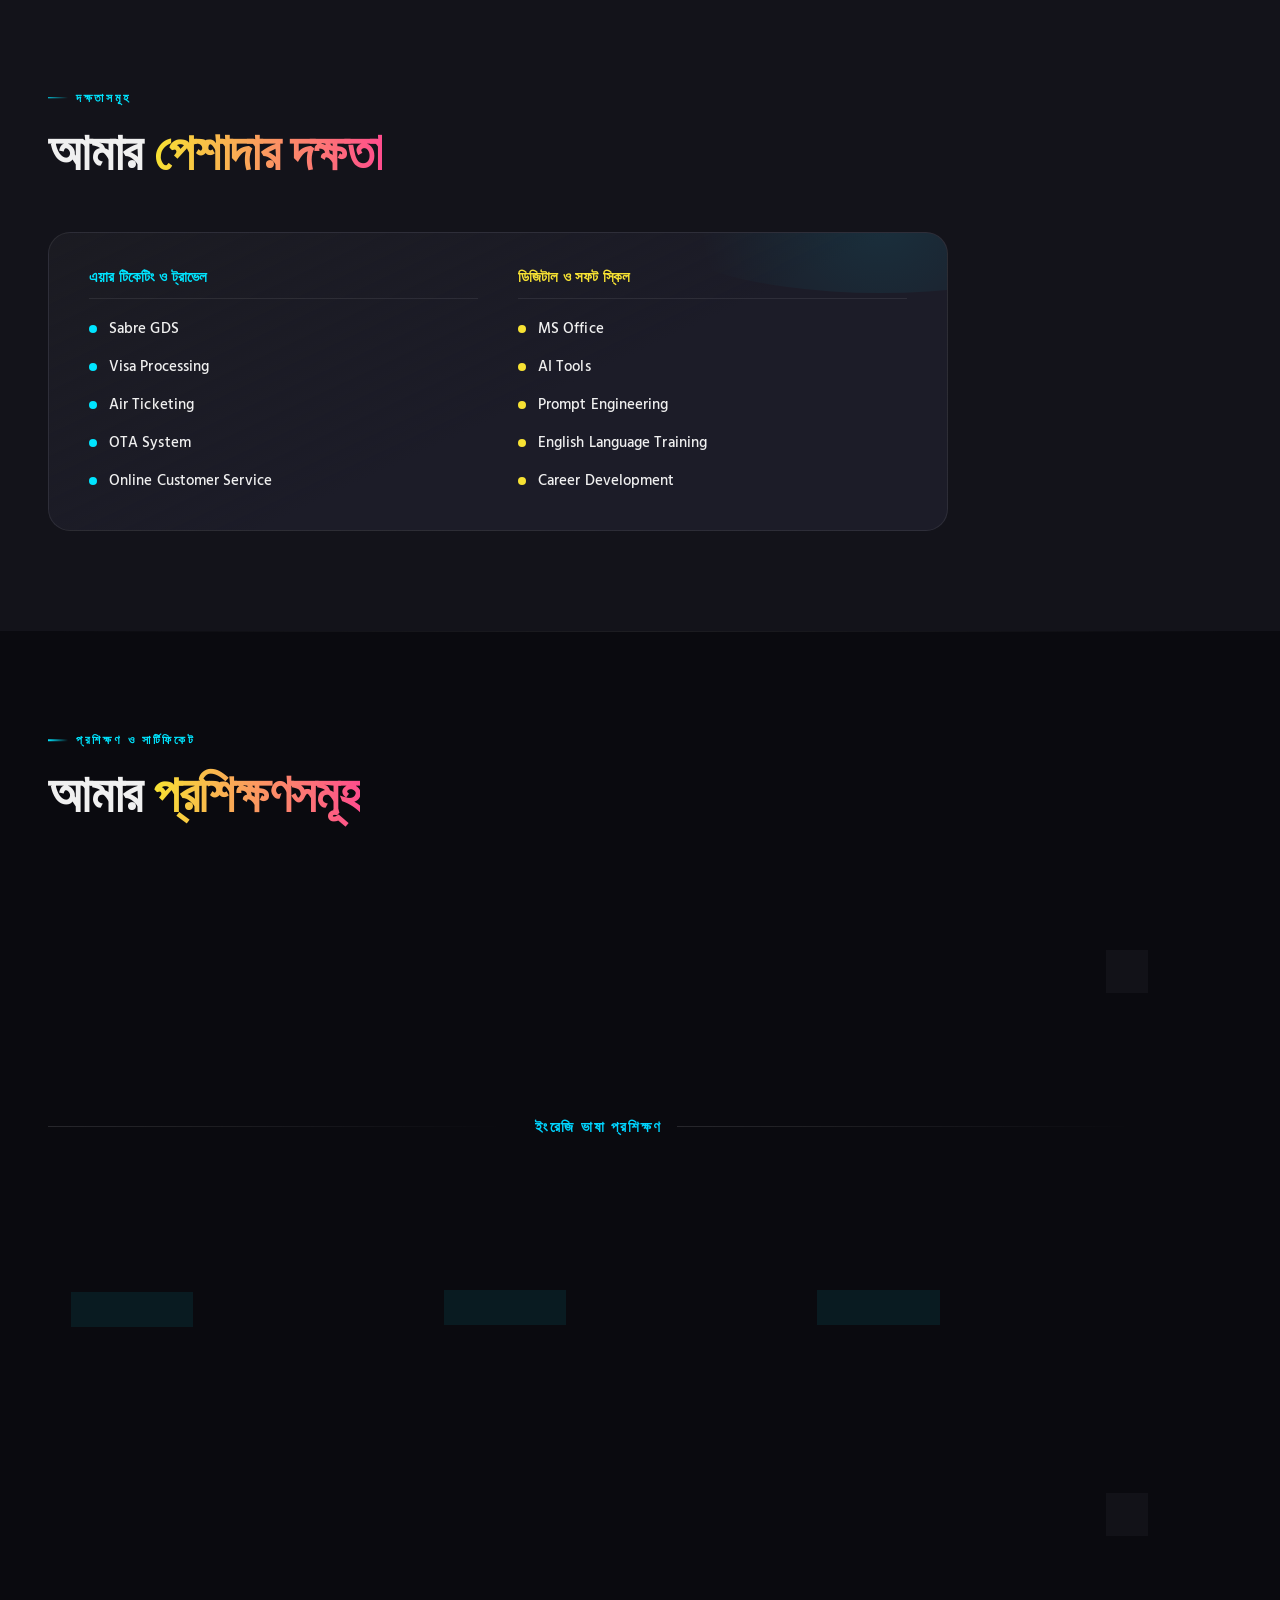
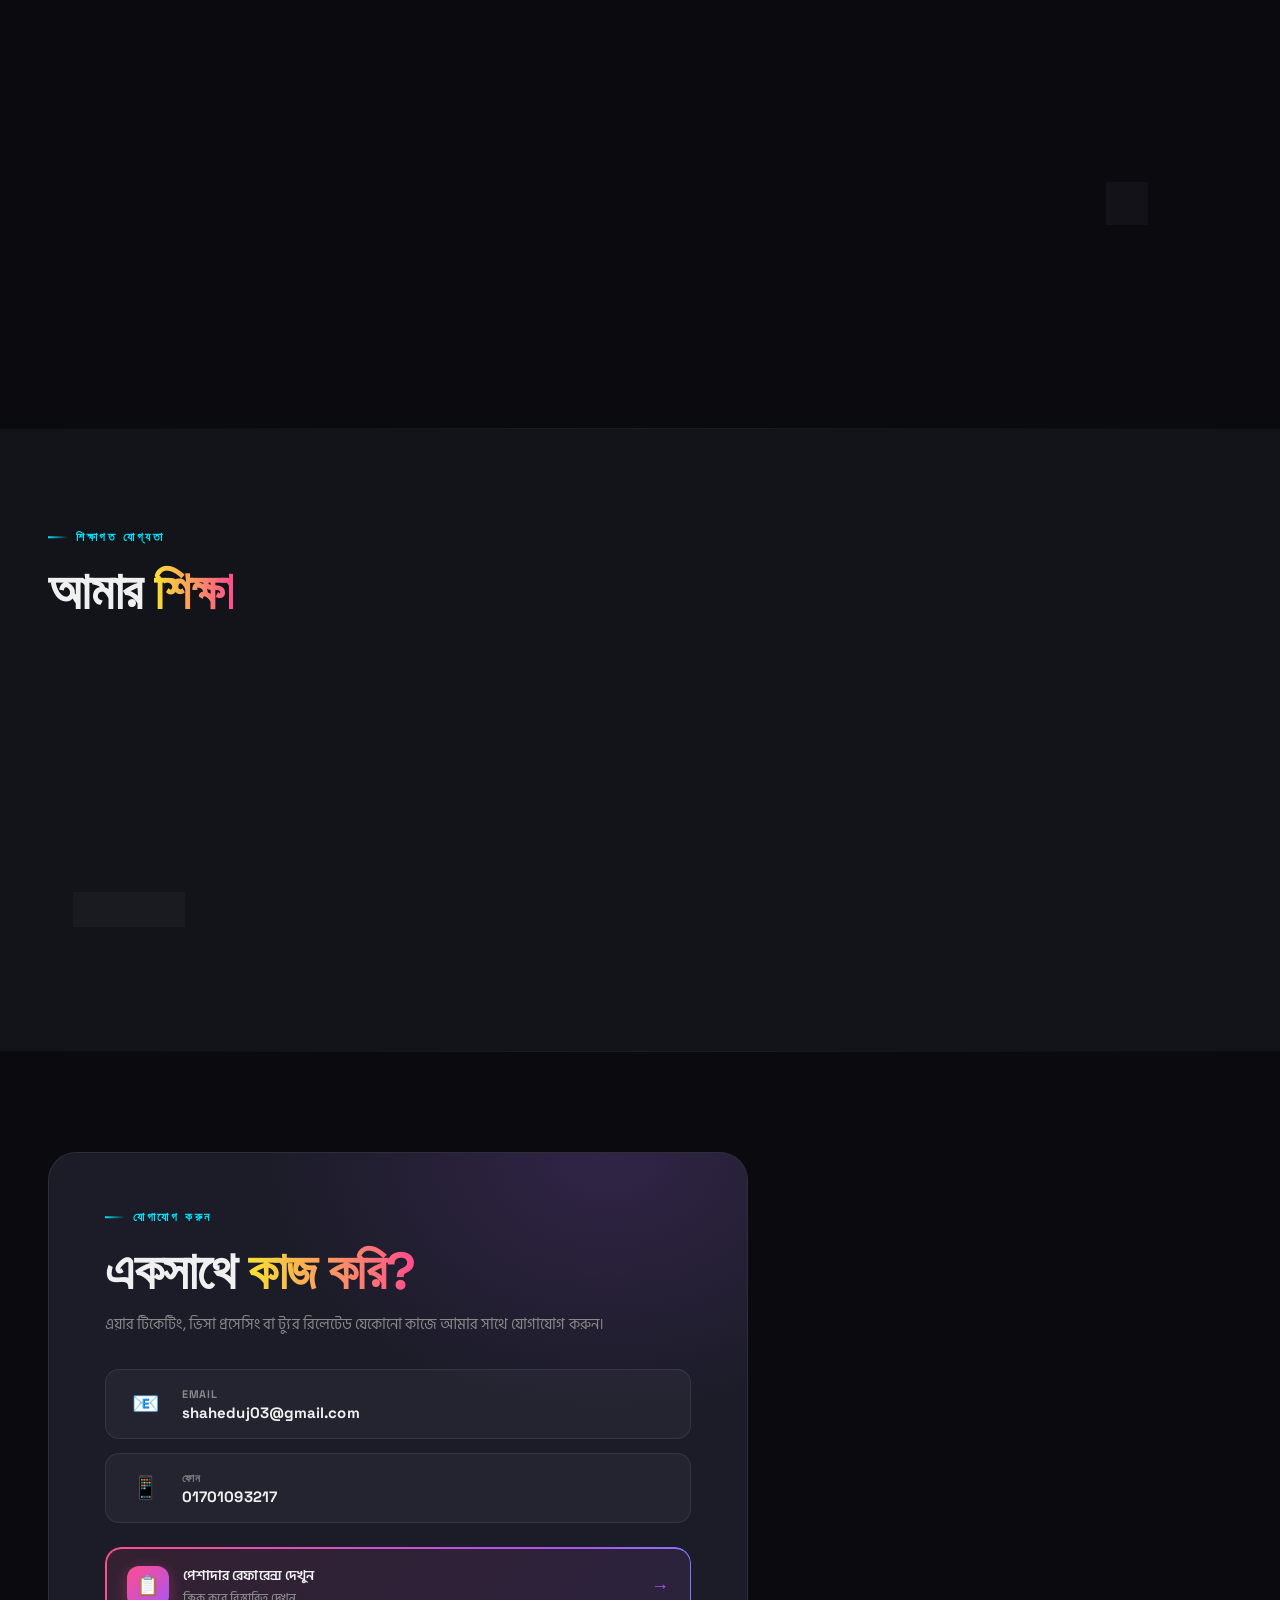
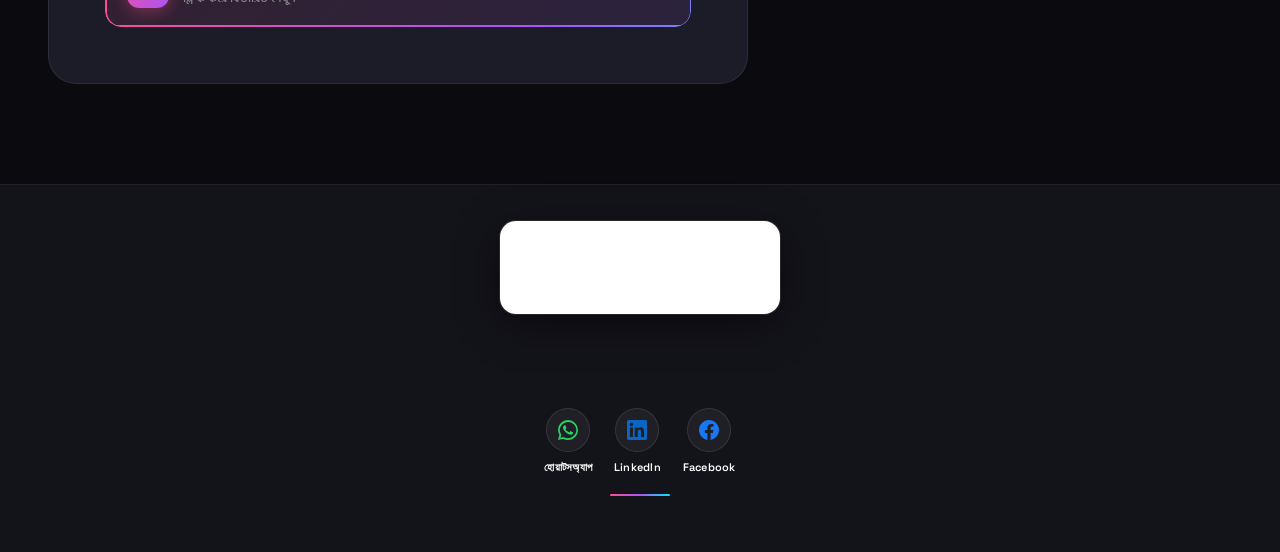
==== commit 8de1dd27: "Add files via upload" ====
--- a/index.html
+++ b/index.html
@@ -937,7 +937,7 @@
       <div class="role bn">এয়ার টিকেটিং ও ভিসা এক্সিকিউটিভ</div>
       <div class="role en">Air Ticketing & Visa Executive</div>
       <div class="info-row"><span class="ico">✉️</span><span class="txt">shaheduj03@gmail.com</span></div>
-      <div class="info-row"><span class="ico">🌍</span><span class="txt">ঢাকা, বাংলাদেশ</span></div>
+      <div class="info-row"><span class="ico">🌍</span><span class="txt bn">ঢাকা, বাংলাদেশ</span><span class="txt en">Dhaka, Bangladesh</span></div>
     </div>
     <div class="about-text">
       <p class="bn">আমি একজন দক্ষ টিকেটিং অফিসার — GDS-ভিত্তিক এয়ার টিকেটিং, রিজার্ভেশন ম্যানেজমেন্ট এবং NDC-তে আমার বিশেষ দক্ষতা রয়েছে। Sabre GDS-এ অ্যাডভান্সড দক্ষতা অর্জন করেছি।</p>
